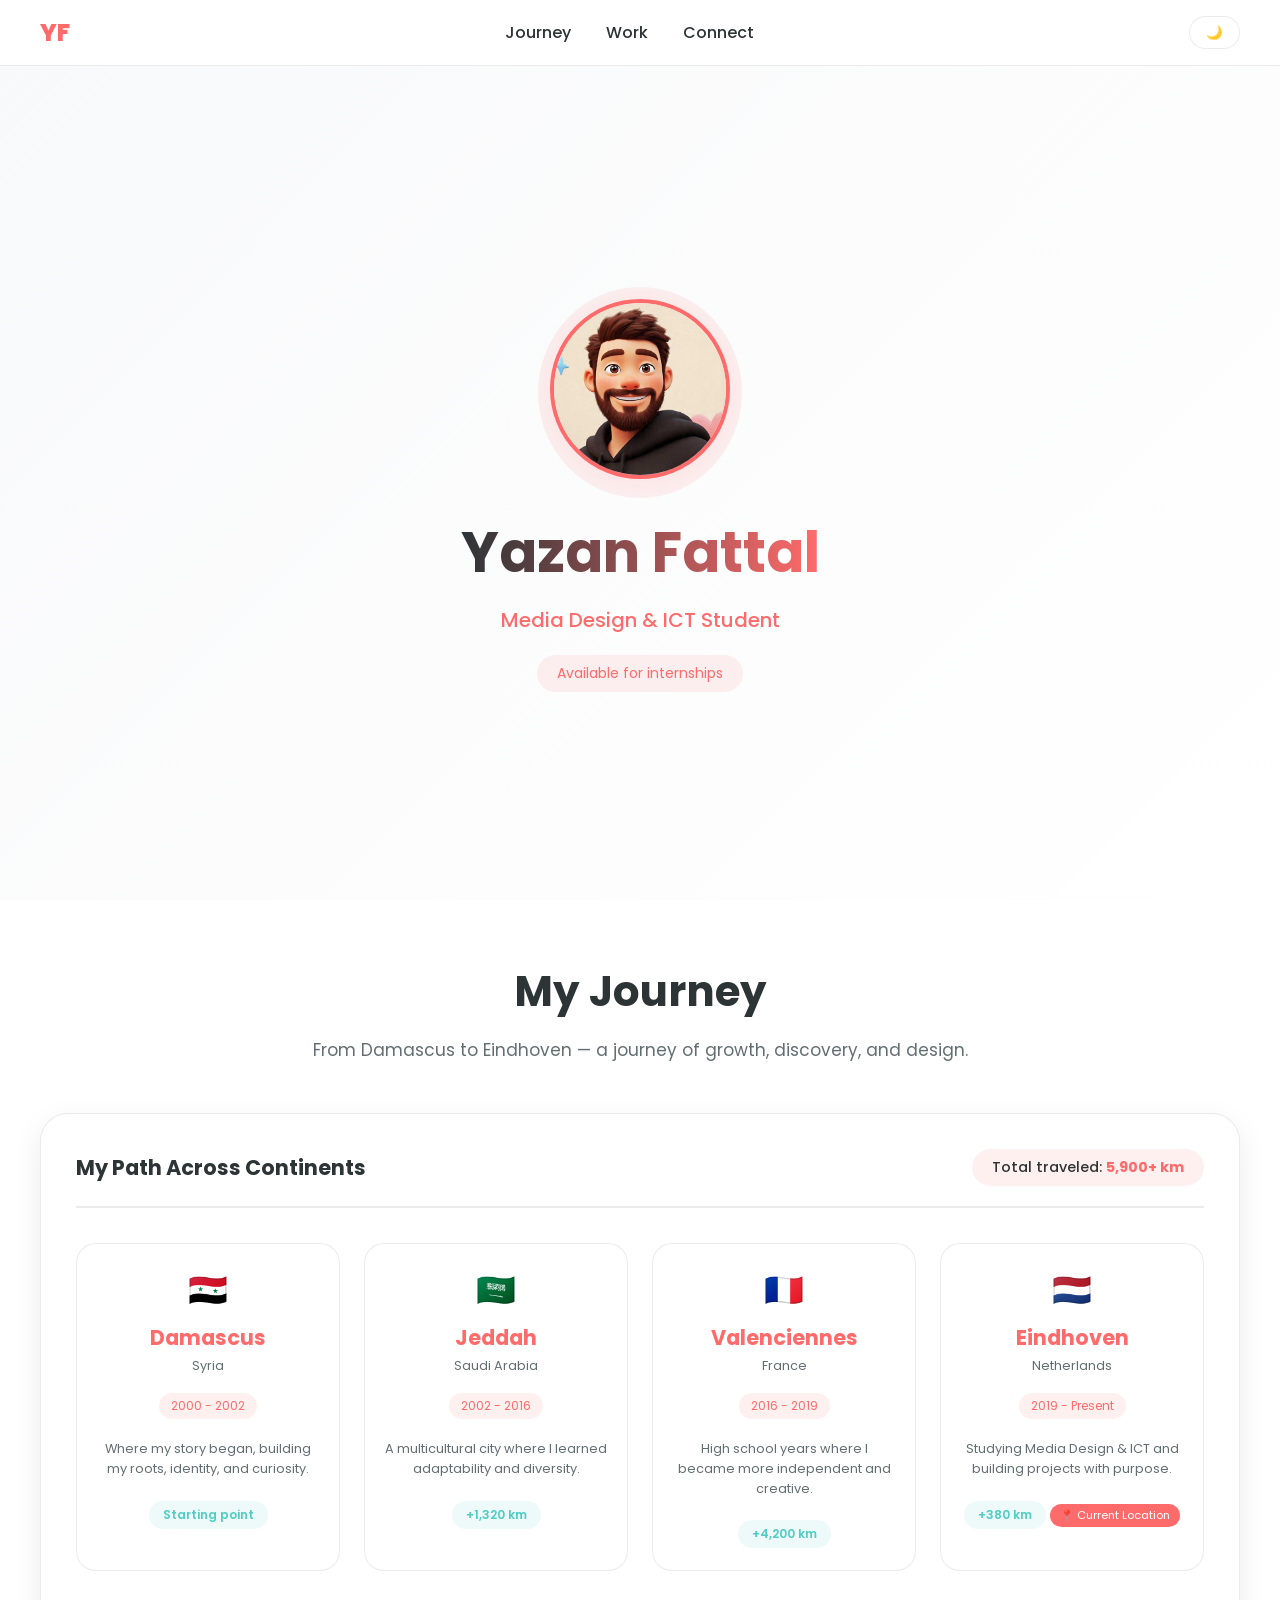
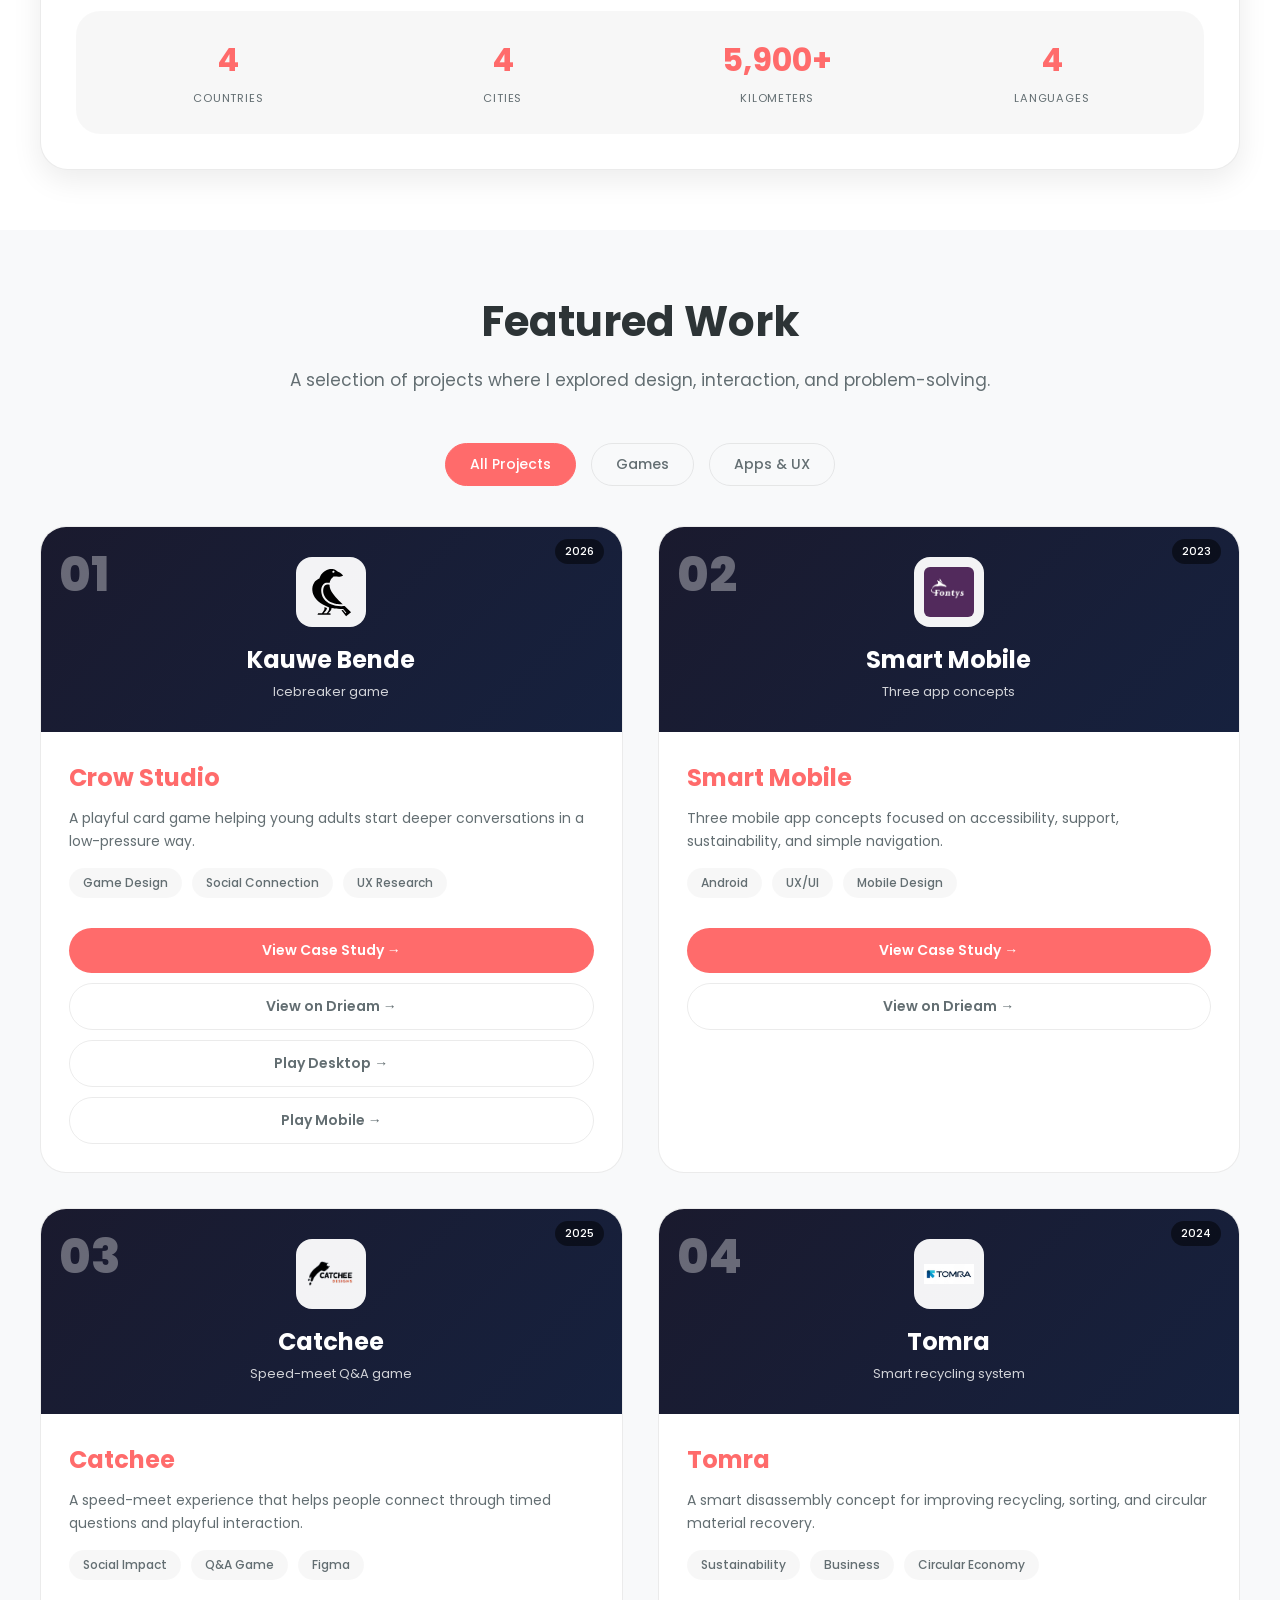
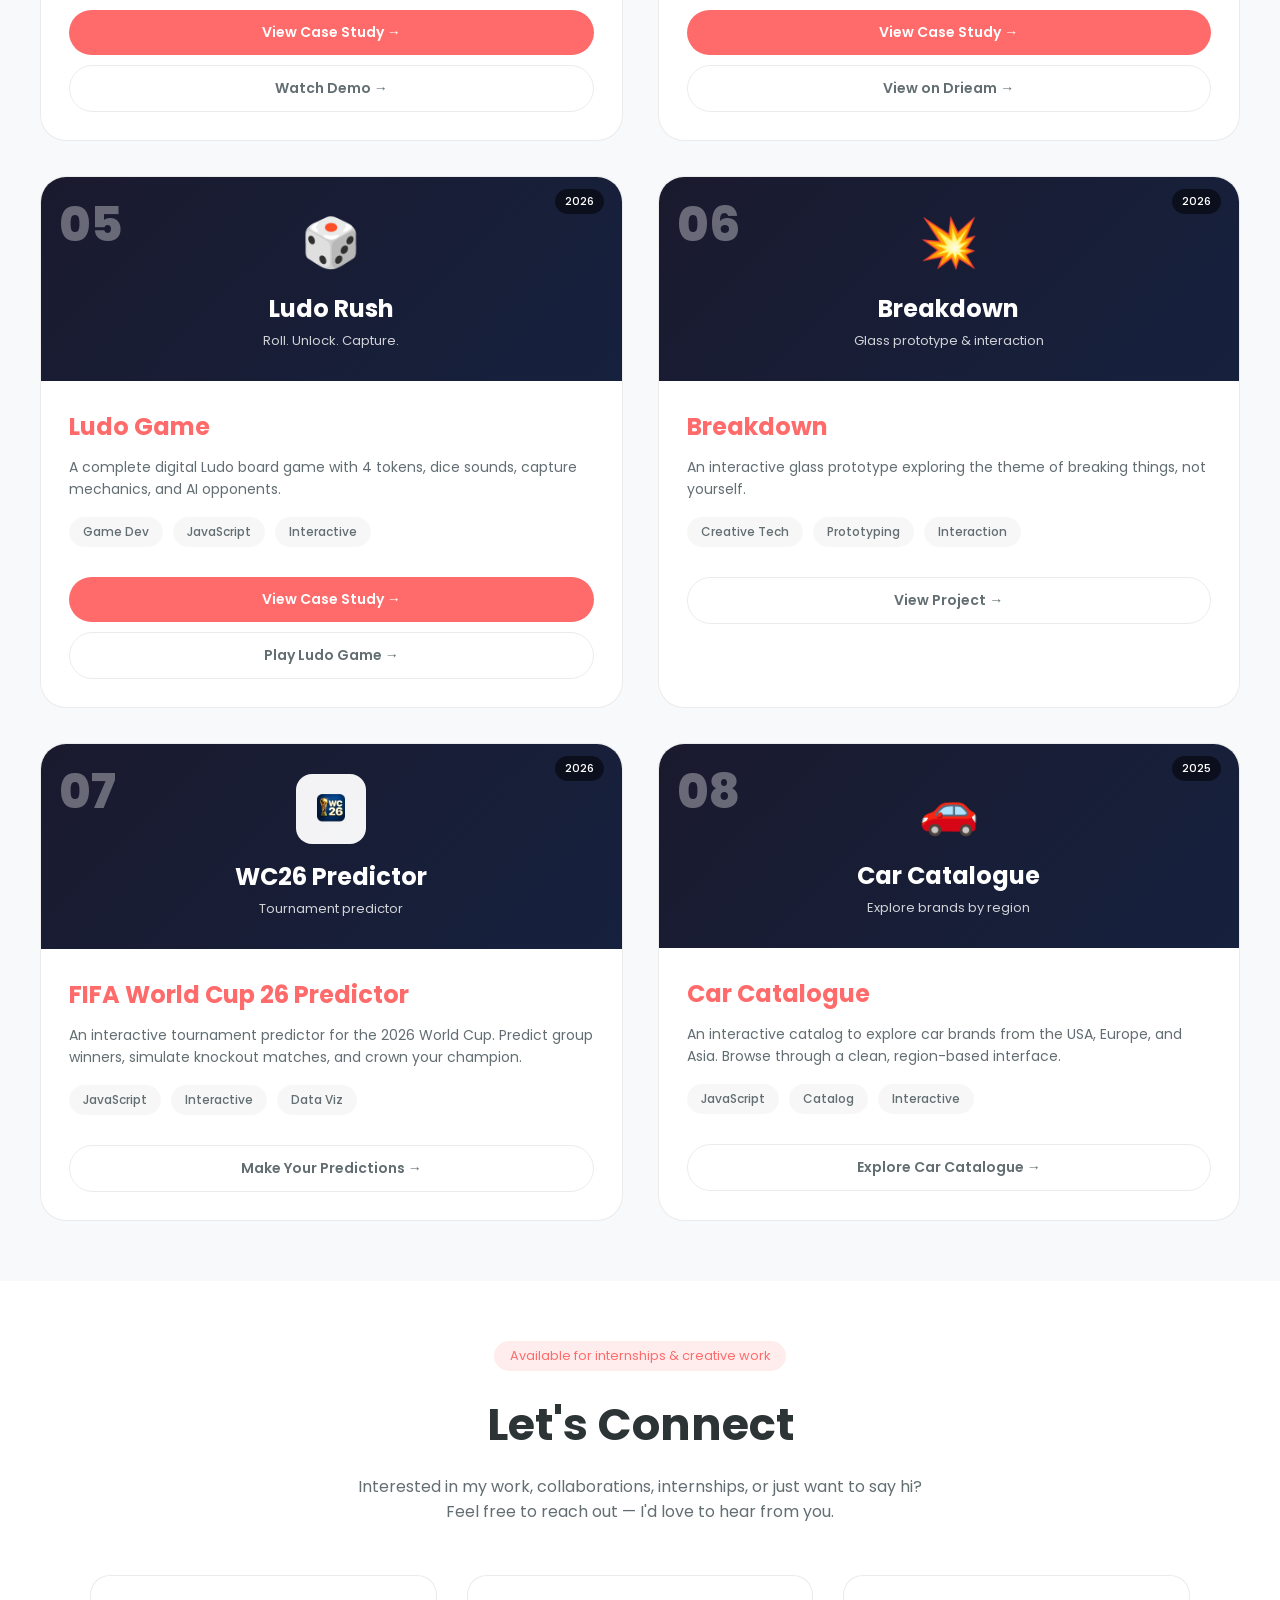
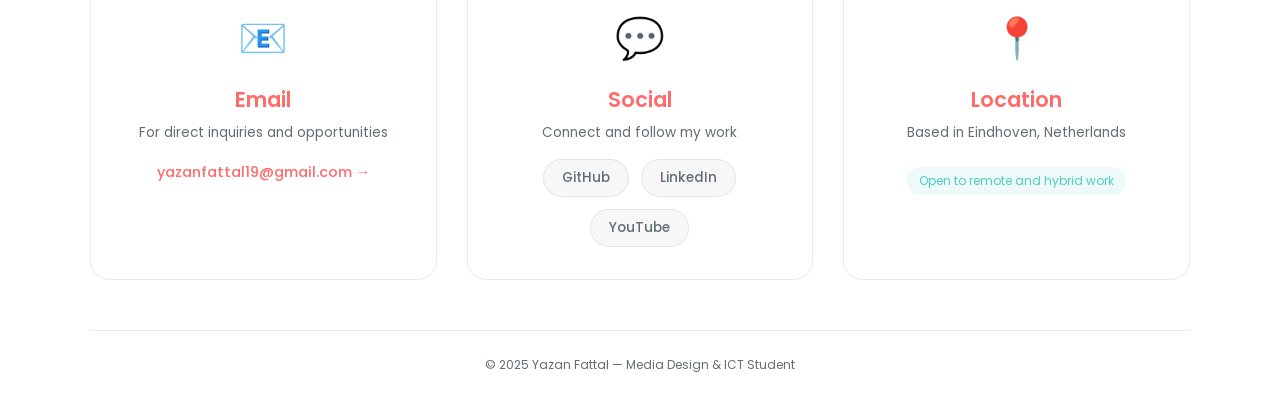
==== index.html @ 030cbf87 "update index" ====
<!DOCTYPE html>
<html lang="en">
<head>
    <link href="https://fonts.googleapis.com/css2?family=Poppins:wght@300;400;500;600;700;800&display=swap" rel="stylesheet">
    <meta charset="UTF-8">
    <meta name="viewport" content="width=device-width, initial-scale=1.0">
    <title>Yazan Fattal | Media Design Portfolio</title>
    <link rel="stylesheet" href="style.css">
    <link rel="icon" type="image/png" href="favicon.png">
</head>
<body>

<nav>
    <div class="nav-container">
        <div class="logo">YF</div>
        <ul>
            <li><a href="#about">Journey</a></li>
            <li><a href="#projects">Work</a></li>
            <li><a href="#contact">Connect</a></li>
        </ul>
        <button id="theme-switch" class="theme-btn">
            <span class="light-icon">☀️</span>
            <span class="dark-icon">🌙</span>
        </button>
    </div>
</nav>

<header>
    <div class="header-content">
        <div class="profile-wrapper">
            <img src="./me.JPG" alt="Yazan Fattal" class="profile-pic">
            <div class="profile-glow"></div>
        </div>
        <h1>Yazan Fattal</h1>
        <p>Media Design & ICT Student</p>
        <div class="header-badge">Available for internships</div>
    </div>
</header>

<section id="about">
    <h2>My Journey</h2>
    <p class="section-subtitle">From Damascus to Eindhoven — a journey of growth, discovery, and design.</p>

    <div class="journey-map-container fade-in">
        <div class="map-header">
            <div class="map-title">My Path Across Continents</div>
            <div class="total-distance">Total traveled: <strong>5,900+ km</strong></div>
        </div>

        <div class="journey-pins">
            <!-- Damascus -->
            <div class="journey-pin">
                <div class="pin-card">
                    <div class="pin-flag">🇸🇾</div>
                    <h3>Damascus</h3>
                    <p class="pin-country">Syria</p>
                    <p class="pin-year">2000 - 2002</p>
                    <p class="pin-description">Where my story began, building my roots, identity, and curiosity.</p>
                    <div class="pin-distance">Starting point</div>
                </div>
            </div>

            <!-- Jeddah -->
            <div class="journey-pin">
                <div class="pin-card">
                    <div class="pin-flag">🇸🇦</div>
                    <h3>Jeddah</h3>
                    <p class="pin-country">Saudi Arabia</p>
                    <p class="pin-year">2002 - 2016</p>
                    <p class="pin-description">A multicultural city where I learned adaptability and diversity.</p>
                    <div class="pin-distance">+1,320 km</div>
                </div>
            </div>

            <!-- Valenciennes -->
            <div class="journey-pin">
                <div class="pin-card">
                    <div class="pin-flag">🇫🇷</div>
                    <h3>Valenciennes</h3>
                    <p class="pin-country">France</p>
                    <p class="pin-year">2016 - 2019</p>
                    <p class="pin-description">High school years where I became more independent and creative.</p>
                    <div class="pin-distance">+4,200 km</div>
                </div>
            </div>

            <!-- Eindhoven -->
            <div class="journey-pin">
                <div class="pin-card">
                    <div class="pin-flag">🇳🇱</div>
                    <h3>Eindhoven</h3>
                    <p class="pin-country">Netherlands</p>
                    <p class="pin-year">2019 - Present</p>
                    <p class="pin-description">Studying Media Design & ICT and building projects with purpose.</p>
                    <div class="pin-distance">+380 km</div>
                    <div class="current-badge">📍 Current Location</div>
                </div>
            </div>
        </div>

        <div class="journey-stats">
            <div class="stat-item"><strong>4</strong><span>Countries</span></div>
            <div class="stat-item"><strong>4</strong><span>Cities</span></div>
            <div class="stat-item"><strong>5,900+</strong><span>Kilometers</span></div>
            <div class="stat-item"><strong>4</strong><span>Languages</span></div>
        </div>
    </div>
</section>

<section id="projects">
    <h2>Featured Work</h2>
    <p class="section-subtitle">A selection of projects where I explored design, interaction, and problem-solving.</p>

    <div class="filter-tabs">
        <button class="filter-btn active" data-filter="all">All Projects</button>
        <button class="filter-btn" data-filter="game">Games</button>
        <button class="filter-btn" data-filter="app">Apps & UX</button>
    </div>

    <div class="projects-grid" id="projects-grid">

        <!-- PROJECT 1 - CROW STUDIO -->
        <div class="project-card fade-in" data-category="game">
            <div class="project-number">01</div>
            <div class="project-year">2026</div>
            <div class="project-visual project-bg">
                <img src="logo.svg" alt="Crow Studio Logo" class="project-logo" onerror="this.style.display='none'">
                <h3>Kauwe Bende</h3>
                <p>Icebreaker game</p>
            </div>
            <div class="project-info">
                <h3>Crow Studio</h3>
                <p>A playful card game helping young adults start deeper conversations in a low-pressure way.</p>
                <div class="project-tags">
                    <span>Game Design</span>
                    <span>Social Connection</span>
                    <span>UX Research</span>
                </div>
                <button onclick="openProjectModal('crow-studio')" class="read-more-btn">View Case Study →</button>
                <a href="https://portfolio.drieam.app/s/GuxUr36X/aPteEujTGkibwbFfhiR2MAy7" target="_blank" class="external-link-btn">View on Drieam →</a>
                <a href="https://yazanfattal.github.io/kauweBende/" target="_blank" class="external-link-btn">Play Desktop →</a>
                <a href="https://yazanfattal.github.io/kauweBendeMobileVersion/" target="_blank" class="external-link-btn">Play Mobile →</a>
            </div>
        </div>

        <!-- PROJECT 2 - SMART MOBILE -->
        <div class="project-card fade-in" data-category="app">
            <div class="project-number">02</div>
            <div class="project-year">2023</div>
            <div class="project-visual project-bg">
                <img src="fontys.jpg" alt="Smart Mobile Logo" class="project-logo" onerror="this.style.display='none'">
                <h3>Smart Mobile</h3>
                <p>Three app concepts</p>
            </div>
            <div class="project-info">
                <h3>Smart Mobile</h3>
                <p>Three mobile app concepts focused on accessibility, support, sustainability, and simple navigation.</p>
                <div class="project-tags">
                    <span>Android</span>
                    <span>UX/UI</span>
                    <span>Mobile Design</span>
                </div>
                <button onclick="openProjectModal('smart-mobile')" class="read-more-btn">View Case Study →</button>
                <a href="https://portfolio.drieam.app/s/GuxUr36X/JVrign45XBMhA39RpCg93KWe" target="_blank" class="external-link-btn">View on Drieam →</a>
            </div>
        </div>

        <!-- PROJECT 3 - CATCHEE -->
        <div class="project-card fade-in" data-category="app">
            <div class="project-number">03</div>
            <div class="project-year">2025</div>
            <div class="project-visual project-bg">
                <img src="catchee.png" alt="Catchee Logo" class="project-logo" onerror="this.style.display='none'">
                <h3>Catchee</h3>
                <p>Speed-meet Q&A game</p>
            </div>
            <div class="project-info">
                <h3>Catchee</h3>
                <p>A speed-meet experience that helps people connect through timed questions and playful interaction.</p>
                <div class="project-tags">
                    <span>Social Impact</span>
                    <span>Q&A Game</span>
                    <span>Figma</span>
                </div>
                <button onclick="openProjectModal('catchee')" class="read-more-btn">View Case Study →</button>
                <a href="https://www.youtube.com/watch?v=tyR4OhImVRY" target="_blank" class="external-link-btn">Watch Demo →</a>
            </div>
        </div>

        <!-- PROJECT 4 - TOMRA -->
        <div class="project-card fade-in" data-category="app">
            <div class="project-number">04</div>
            <div class="project-year">2024</div>
            <div class="project-visual project-bg">
                <img src="tomra.jpeg" alt="Tomra Logo" class="project-logo" onerror="this.style.display='none'">
                <h3>Tomra</h3>
                <p>Smart recycling system</p>
            </div>
            <div class="project-info">
                <h3>Tomra</h3>
                <p>A smart disassembly concept for improving recycling, sorting, and circular material recovery.</p>
                <div class="project-tags">
                    <span>Sustainability</span>
                    <span>Business</span>
                    <span>Circular Economy</span>
                </div>
                <button onclick="openProjectModal('tomra')" class="read-more-btn">View Case Study →</button>
                <a href="https://portfolio.drieam.app/s/GuxUr36X/8whNgDeemrG7FMAydgWiW9MG" target="_blank" class="external-link-btn">View on Drieam →</a>
            </div>
        </div>

        <!-- PROJECT 5 - LUDO GAME -->
        <div class="project-card fade-in" data-category="game">
            <div class="project-number">05</div>
            <div class="project-year">2026</div>
            <div class="project-visual project-bg">
                <div class="project-emoji">🎲</div>
                <h3>Ludo Rush</h3>
                <p>Roll. Unlock. Capture.</p>
            </div>
            <div class="project-info">
                <h3>Ludo Game</h3>
                <p>A complete digital Ludo board game with 4 tokens, dice sounds, capture mechanics, and AI opponents.</p>
                <div class="project-tags">
                    <span>Game Dev</span>
                    <span>JavaScript</span>
                    <span>Interactive</span>
                </div>
                <button onclick="openProjectModal('ludo-game')" class="read-more-btn">View Case Study →</button>
                <a href="https://yazanfattal.github.io/ludo-game/?v=3" target="_blank" class="external-link-btn">Play Ludo Game →</a>
            </div>
        </div>

        <!-- PROJECT 6 - BREAKDOWN -->
        <div class="project-card fade-in" data-category="game">
            <div class="project-number">06</div>
            <div class="project-year">2026</div>
            <div class="project-visual project-bg">
                <div class="project-emoji">💥</div>
                <h3>Breakdown</h3>
                <p>Glass prototype & interaction</p>
            </div>
            <div class="project-info">
                <h3>Breakdown</h3>
                <p>An interactive glass prototype exploring the theme of breaking things, not yourself.</p>
                <div class="project-tags">
                    <span>Creative Tech</span>
                    <span>Prototyping</span>
                    <span>Interaction</span>
                </div>
                <a href="https://yazanfattal.github.io/breakdown/" target="_blank" class="external-link-btn">View Project →</a>
            </div>
        </div>

        <!-- PROJECT 7 - WC26 PREDICTOR -->
        <div class="project-card fade-in" data-category="game">
            <div class="project-number">07</div>
            <div class="project-year">2026</div>
            <div class="project-visual project-bg">
                <img src="wk.png" alt="World Cup Logo" class="project-logo" onerror="this.style.display='none'; this.nextElementSibling.style.display='block'">
                <div class="project-emoji" style="display: none;">🏆</div>
                <h3>WC26 Predictor</h3>
                <p>Tournament predictor</p>
            </div>
            <div class="project-info">
                <h3>FIFA World Cup 26 Predictor</h3>
                <p>An interactive tournament predictor for the 2026 World Cup. Predict group winners, simulate knockout matches, and crown your champion.</p>
                <div class="project-tags">
                    <span>JavaScript</span>
                    <span>Interactive</span>
                    <span>Data Viz</span>
                </div>
                <a href="https://yazanfattal.github.io/wc26-predictor/" target="_blank" class="external-link-btn">Make Your Predictions →</a>
            </div>
        </div>

        <!-- PROJECT 8 - CAR CATALOGUE (NEW) -->
        <div class="project-card fade-in" data-category="app">
            <div class="project-number">08</div>
            <div class="project-year">2025</div>
            <div class="project-visual project-bg">
                <div class="project-emoji">🚗</div>
                <h3>Car Catalogue</h3>
                <p>Explore brands by region</p>
            </div>
            <div class="project-info">
                <h3>Car Catalogue</h3>
                <p>An interactive catalog to explore car brands from the USA, Europe, and Asia. Browse through a clean, region-based interface.</p>
                <div class="project-tags">
                    <span>JavaScript</span>
                    <span>Catalog</span>
                    <span>Interactive</span>
                </div>
                <a href="https://yazanfattal.github.io/car-catalogue/" target="_blank" class="external-link-btn">Explore Car Catalogue →</a>
            </div>
        </div>

    </div>
</section>

<section id="contact" class="contact-section">
    <div class="contact-container">
        <div class="contact-header">
            <span class="contact-badge">Available for internships & creative work</span>
            <h2>Let's Connect</h2>
            <p>Interested in my work, collaborations, internships, or just want to say hi?<br>Feel free to reach out — I'd love to hear from you.</p>
        </div>

        <div class="contact-methods">
            <div class="contact-method">
                <div class="method-icon">📧</div>
                <h3>Email</h3>
                <p>For direct inquiries and opportunities</p>
                <a href="mailto:yazanfattal19@gmail.com" class="method-link">yazanfattal19@gmail.com →</a>
            </div>

            <div class="contact-method">
                <div class="method-icon">💬</div>
                <h3>Social</h3>
                <p>Connect and follow my work</p>
                <div class="social-icons">
                    <a href="https://github.com/YazanFattal" target="_blank" class="social-icon-link">GitHub</a>
                    <a href="https://linkedin.com/in/yazan-fattal-8b25b21b9" target="_blank" class="social-icon-link">LinkedIn</a>
                    <a href="https://youtube.com/@Yazan.Design" target="_blank" class="social-icon-link">YouTube</a>
                </div>
            </div>

            <div class="contact-method">
                <div class="method-icon">📍</div>
                <h3>Location</h3>
                <p>Based in Eindhoven, Netherlands</p>
                <span class="location-note">Open to remote and hybrid work</span>
            </div>
        </div>

        <div class="contact-footer">
            <p>© 2025 Yazan Fattal — Media Design & ICT Student</p>
        </div>
    </div>
</section>

<!-- Modal -->
<div id="projectModal" class="modal">
    <div class="modal-content">
        <span class="close-modal">&times;</span>
        <div id="modal-body"></div>
    </div>
</div>

<script src="script.js"></script>
</body>
</html>
---- style.css ----
* {
    margin: 0;
    padding: 0;
    box-sizing: border-box;
}

:root {
    --bg-primary: #f8f9fa;
    --bg-secondary: #ffffff;
    --text-primary: #2d3436;
    --text-secondary: #636e72;
    --card-bg: #ffffff;
    --nav-bg: rgba(255, 255, 255, 0.95);
    --border-color: rgba(0, 0, 0, 0.08);
    --soft-bg: rgba(0, 0, 0, 0.03);
    --shadow: 0 10px 30px rgba(0, 0, 0, 0.08);
    --accent: #ff6b6b;
    --yellow: #f7d44a;
}

body.dark {
    --bg-primary: #0a0a0a;
    --bg-secondary: #111111;
    --text-primary: #ffffff;
    --text-secondary: #b2bec3;
    --card-bg: #1a1a1a;
    --nav-bg: rgba(10, 10, 10, 0.95);
    --border-color: rgba(255, 255, 255, 0.08);
    --soft-bg: rgba(255, 255, 255, 0.04);
    --shadow: 0 10px 30px rgba(0, 0, 0, 0.3);
}

body {
    font-family: 'Poppins', sans-serif;
    background: var(--bg-primary);
    color: var(--text-primary);
    overflow-x: hidden;
}

/* ===== NAVIGATION ===== */
nav {
    position: fixed;
    top: 0;
    left: 0;
    right: 0;
    background: var(--nav-bg);
    border-bottom: 1px solid var(--border-color);
    padding: 15px 0;
    z-index: 1000;
    backdrop-filter: blur(12px);
}

.nav-container {
    max-width: 1400px;
    margin: auto;
    padding: 0 40px;
    display: flex;
    justify-content: space-between;
    align-items: center;
}

.logo {
    font-size: 24px;
    font-weight: 800;
    color: var(--accent);
}

nav ul {
    display: flex;
    list-style: none;
    gap: 35px;
}

nav a {
    text-decoration: none;
    color: var(--text-primary);
    font-weight: 500;
    transition: color 0.2s;
}

nav a:hover {
    color: var(--accent);
}

.theme-btn {
    border: 1px solid var(--border-color);
    background: var(--card-bg);
    border-radius: 50px;
    padding: 8px 16px;
    cursor: pointer;
    transition: transform 0.2s;
}

.theme-btn:hover {
    transform: scale(1.05);
}

body.dark .dark-icon,
body:not(.dark) .light-icon {
    display: none;
}

/* ===== HERO SECTION ===== */
header {
    min-height: 100vh;
    padding-top: 90px;
    display: flex;
    align-items: center;
    justify-content: center;
    text-align: center;
    background: linear-gradient(135deg, var(--bg-primary), var(--bg-secondary));
}

.profile-wrapper {
    position: relative;
    display: inline-block;
}

.profile-pic {
    width: 180px;
    height: 180px;
    object-fit: cover;
    border-radius: 50%;
    border: 4px solid var(--accent);
    position: relative;
    z-index: 2;
}

.profile-glow {
    position: absolute;
    inset: -12px;
    background: radial-gradient(circle, rgba(255,107,107,0.35), transparent);
    border-radius: 50%;
}

header h1 {
    font-size: 56px;
    margin-top: 24px;
    background: linear-gradient(90deg, var(--text-primary), var(--accent));
    -webkit-background-clip: text;
    background-clip: text;
    color: transparent;
}

header p {
    color: var(--accent);
    font-size: 20px;
    font-weight: 500;
    margin: 10px 0 20px;
}

.header-badge {
    display: inline-block;
    background: rgba(255,107,107,0.1);
    color: var(--accent);
    padding: 8px 20px;
    border-radius: 50px;
    font-size: 14px;
}

/* ===== GENERAL SECTIONS ===== */
section {
    padding: 60px 40px;
}

section h2 {
    text-align: center;
    font-size: 42px;
    margin-bottom: 14px;
}

.section-subtitle {
    text-align: center;
    color: var(--text-secondary);
    max-width: 700px;
    margin: 0 auto 50px;
    font-size: 17px;
}

#about,
#contact {
    background: var(--bg-secondary);
}

/* ===== JOURNEY SECTION ===== */
.journey-map-container {
    max-width: 1200px;
    margin: 0 auto;
    background: var(--card-bg);
    border: 1px solid var(--border-color);
    border-radius: 28px;
    padding: 35px;
    box-shadow: var(--shadow);
}

.map-header {
    display: flex;
    justify-content: space-between;
    align-items: center;
    flex-wrap: wrap;
    gap: 20px;
    margin-bottom: 35px;
    padding-bottom: 20px;
    border-bottom: 2px solid var(--border-color);
}

.map-title {
    font-size: 1.3rem;
    font-weight: 700;
    color: var(--text-primary);
}

.total-distance {
    background: rgba(255,107,107,0.1);
    padding: 8px 20px;
    border-radius: 40px;
    font-size: 0.9rem;
    font-weight: 500;
}

.total-distance strong {
    color: var(--accent);
}

.journey-pins {
    display: grid;
    grid-template-columns: repeat(4, 1fr);
    gap: 24px;
    margin-bottom: 40px;
}

.journey-pin {
    text-align: center;
}

.pin-card {
    background: var(--bg-secondary);
    border: 1px solid var(--border-color);
    border-radius: 20px;
    padding: 22px 18px;
    transition: all 0.25s ease;
    height: 100%;
}

.pin-card:hover {
    transform: translateY(-5px);
    border-color: var(--accent);
}

.pin-flag {
    font-size: 2rem;
    margin-bottom: 8px;
}

.pin-card h3 {
    color: var(--accent);
    font-size: 1.3rem;
    margin-bottom: 4px;
}

.pin-country {
    color: var(--text-secondary);
    font-size: 0.8rem;
    margin-bottom: 8px;
}

.pin-year {
    display: inline-block;
    background: rgba(255,107,107,0.1);
    color: var(--accent);
    padding: 4px 12px;
    border-radius: 50px;
    font-size: 0.75rem;
    margin: 10px 0;
}

.pin-description {
    color: var(--text-secondary);
    font-size: 0.8rem;
    line-height: 1.55;
    margin: 10px 0;
}

.pin-distance {
    display: inline-block;
    margin-top: 12px;
    color: #4ecdc4;
    font-size: 0.75rem;
    font-weight: 600;
    background: rgba(78,205,196,0.1);
    padding: 5px 14px;
    border-radius: 50px;
}

.current-badge {
    display: inline-block;
    background: var(--accent);
    color: white;
    font-size: 0.7rem;
    padding: 3px 10px;
    border-radius: 50px;
    margin-top: 12px;
}

.journey-stats {
    margin-top: 30px;
    padding: 25px;
    background: var(--soft-bg);
    border-radius: 24px;
    display: grid;
    grid-template-columns: repeat(4, 1fr);
    gap: 20px;
    text-align: center;
}

.stat-item strong {
    display: block;
    color: var(--accent);
    font-size: 2rem;
    font-weight: 700;
}

.stat-item span {
    color: var(--text-secondary);
    font-size: 0.7rem;
    text-transform: uppercase;
    letter-spacing: 0.8px;
}

/* ===== PROJECTS SECTION ===== */
#projects {
    background: var(--bg-primary);
}

.filter-tabs {
    display: flex;
    justify-content: center;
    gap: 15px;
    margin-bottom: 40px;
    flex-wrap: wrap;
}

.filter-btn {
    background: transparent;
    border: 1px solid var(--border-color);
    padding: 10px 24px;
    border-radius: 50px;
    font-family: 'Poppins', sans-serif;
    font-size: 14px;
    font-weight: 500;
    cursor: pointer;
    color: var(--text-secondary);
    transition: all 0.2s;
}

.filter-btn:hover {
    border-color: var(--accent);
    color: var(--accent);
    transform: translateY(-2px);
}

.filter-btn.active {
    background: var(--accent);
    border-color: var(--accent);
    color: white;
}

.projects-grid {
    max-width: 1200px;
    margin: auto;
    display: grid;
    grid-template-columns: repeat(2, 1fr);
    gap: 35px;
    align-items: stretch;
}

.project-card {
    position: relative;
    background: var(--card-bg);
    border: 1px solid var(--border-color);
    border-radius: 26px;
    overflow: hidden;
    transition: transform 0.2s, border-color 0.2s;
    display: flex;
    flex-direction: column;
    height: 100%;
}

.project-card:hover {
    transform: translateY(-5px);
    border-color: var(--accent);
}

.project-number {
    position: absolute;
    top: 12px;
    left: 18px;
    font-size: 48px;
    font-weight: 800;
    color: rgba(255,255,255,0.35);
    z-index: 2;
}

.project-year {
    position: absolute;
    top: 12px;
    right: 18px;
    font-size: 0.7rem;
    color: white;
    background: rgba(0,0,0,0.5);
    padding: 4px 10px;
    border-radius: 20px;
    font-weight: 500;
    z-index: 2;
}

.project-visual {
    background: linear-gradient(135deg, #1a1a2e 0%, #16213e 100%);
    min-height: 200px;
    padding: 30px 20px;
    color: white;
    text-align: center;
    display: flex;
    flex-direction: column;
    justify-content: center;
    align-items: center;
}

.project-logo {
    width: 70px;
    height: 70px;
    object-fit: contain;
    margin-bottom: 15px;
    background: rgba(255,255,255,0.95);
    border-radius: 16px;
    padding: 10px;
}

.project-emoji {
    font-size: 48px;
    margin-bottom: 12px;
}

.project-visual h3 {
    font-size: 24px;
    margin-bottom: 5px;
}

.project-visual p {
    opacity: 0.8;
    font-size: 13px;
}

.project-info {
    padding: 28px;
    flex: 1;
    display: flex;
    flex-direction: column;
}

.project-info h3 {
    color: var(--accent);
    font-size: 24px;
    margin-bottom: 12px;
}

.project-info p {
    color: var(--text-secondary);
    font-size: 14px;
    line-height: 1.6;
    margin-bottom: 16px;
}

.project-tags {
    display: flex;
    gap: 10px;
    flex-wrap: wrap;
    margin-bottom: 20px;
}

.project-tags span {
    background: var(--soft-bg);
    color: var(--text-secondary);
    border-radius: 50px;
    padding: 6px 14px;
    font-size: 12px;
    font-weight: 500;
}

.read-more-btn,
.external-link-btn {
    width: 100%;
    border-radius: 50px;
    padding: 12px 16px;
    font-family: inherit;
    font-weight: 600;
    font-size: 14px;
    cursor: pointer;
    text-align: center;
    text-decoration: none;
    display: inline-flex;
    justify-content: center;
    align-items: center;
    gap: 8px;
    margin-top: 10px;
    transition: all 0.2s;
    border: none;
}

.read-more-btn {
    background: var(--accent);
    color: white;
}

.read-more-btn:hover {
    background: #ee5a5a;
    transform: translateY(-2px);
}

.external-link-btn {
    background: transparent;
    color: var(--text-secondary);
    border: 1px solid var(--border-color);
}

.external-link-btn:hover {
    color: var(--accent);
    border-color: var(--accent);
    transform: translateY(-2px);
}

.project-card.hide {
    display: none;
}

.project-card.show {
    display: flex;
    animation: fadeIn 0.4s ease;
}

@keyframes fadeIn {
    from {
        opacity: 0;
        transform: translateY(15px);
    }
    to {
        opacity: 1;
        transform: translateY(0);
    }
}

/* ===== CONTACT SECTION ===== */
.contact-section {
    padding: 60px 20px 20px 20px;
    background: var(--bg-secondary);
    text-align: center;
}

.contact-container {
    max-width: 1100px;
    margin: 0 auto;
}

.contact-header {
    margin-bottom: 50px;
}

.contact-badge {
    display: inline-block;
    background: rgba(255,107,107,0.12);
    color: var(--accent);
    padding: 6px 16px;
    border-radius: 50px;
    font-size: 0.8rem;
    margin-bottom: 20px;
}

.contact-header h2 {
    font-size: 2.8rem;
    margin-bottom: 16px;
    color: var(--text-primary);
}

.contact-header p {
    color: var(--text-secondary);
    font-size: 1rem;
    line-height: 1.6;
    max-width: 600px;
    margin: 0 auto;
}

.contact-methods {
    display: grid;
    grid-template-columns: repeat(3, 1fr);
    gap: 30px;
    margin-bottom: 50px;
}

.contact-method {
    background: var(--card-bg);
    border: 1px solid var(--border-color);
    border-radius: 20px;
    padding: 32px 24px;
    transition: all 0.25s;
}

.contact-method:hover {
    transform: translateY(-5px);
    border-color: var(--accent);
    box-shadow: var(--shadow);
}

.method-icon {
    font-size: 2.5rem;
    margin-bottom: 16px;
}

.contact-method h3 {
    font-size: 1.3rem;
    font-weight: 600;
    color: var(--accent);
    margin-bottom: 8px;
}

.contact-method p {
    color: var(--text-secondary);
    font-size: 0.85rem;
    margin-bottom: 16px;
}

.method-link {
    color: var(--accent);
    text-decoration: none;
    font-weight: 500;
    font-size: 0.9rem;
    word-break: break-word;
}

.method-link:hover {
    text-decoration: underline;
}

.social-icons {
    display: flex;
    justify-content: center;
    gap: 12px;
    flex-wrap: wrap;
    margin-top: 16px;
}

.social-icon-link {
    background: var(--soft-bg);
    padding: 8px 18px;
    border-radius: 40px;
    text-decoration: none;
    color: var(--text-secondary);
    font-size: 0.85rem;
    font-weight: 500;
    transition: all 0.2s;
    border: 1px solid var(--border-color);
}

.social-icon-link:hover {
    background: var(--accent);
    color: white;
    border-color: var(--accent);
    transform: translateY(-2px);
}

.location-note {
    display: inline-block;
    font-size: 0.75rem;
    color: #4ecdc4;
    background: rgba(78,205,196,0.1);
    padding: 5px 12px;
    border-radius: 50px;
    margin-top: 8px;
}

.contact-footer {
    text-align: center;
    padding-top: 25px;
    border-top: 1px solid var(--border-color);
}

.contact-footer p {
    color: var(--text-secondary);
    font-size: 0.75rem;
    margin: 0;
}

/* ===== MODAL ===== */
.modal {
    display: none;
    position: fixed;
    inset: 0;
    background: rgba(0,0,0,0.8);
    z-index: 2000;
}

.modal-content {
    background: var(--bg-secondary);
    width: 90%;
    max-width: 850px;
    max-height: 85vh;
    overflow-y: auto;
    margin: 5% auto;
    border-radius: 26px;
    padding: 40px;
    position: relative;
}

.close-modal {
    position: absolute;
    right: 24px;
    top: 18px;
    font-size: 34px;
    cursor: pointer;
}

.close-modal:hover {
    color: var(--accent);
}

.modal-project-title {
    color: var(--accent);
    font-size: 34px;
    margin-bottom: 20px;
}

.modal-section {
    margin-bottom: 25px;
}

.modal-section h4 {
    font-size: 18px;
    margin-bottom: 8px;
    color: var(--text-primary);
}

.modal-section p,
.modal-section li {
    color: var(--text-secondary);
    line-height: 1.6;
    font-size: 14px;
}

.modal-section ul {
    list-style: none;
    padding-left: 0;
}

.modal-section li {
    margin-bottom: 6px;
}

.modal-section li::before {
    content: "✨ ";
}

/* ===== ANIMATION ===== */
.fade-in {
    opacity: 0;
    transform: translateY(18px);
    transition: opacity 0.45s ease, transform 0.45s ease;
}

.fade-in.show {
    opacity: 1;
    transform: translateY(0);
}

/* ===== RESPONSIVE DESIGN ===== */
@media (max-width: 1050px) {
    .journey-pins {
        gap: 18px;
    }
    
    .pin-card {
        padding: 18px 14px;
    }
    
    .pin-card h3 {
        font-size: 1.2rem;
    }
}

@media (max-width: 950px) {
    .journey-pins,
    .projects-grid,
    .contact-methods {
        grid-template-columns: 1fr;
    }
    
    .journey-stats {
        grid-template-columns: repeat(2, 1fr);
    }
    
    .map-header {
        flex-direction: column;
        text-align: center;
    }
}

@media (max-width: 768px) {
    /* Navigation */
    .nav-container {
        flex-direction: column;
        gap: 12px;
        padding: 0 20px;
    }
    
    nav ul {
        gap: 20px;
        flex-wrap: wrap;
        justify-content: center;
    }
    
    nav a {
        font-size: 14px;
    }
    
    .theme-btn {
        padding: 6px 14px;
        font-size: 14px;
    }
    
    /* Hero */
    header {
        padding-top: 130px;
        padding-bottom: 40px;
    }
    
    .profile-pic {
        width: 120px;
        height: 120px;
    }
    
    header h1 {
        font-size: 32px;
        margin-top: 16px;
    }
    
    header p {
        font-size: 16px;
    }
    
    .header-badge {
        font-size: 12px;
        padding: 6px 16px;
    }
    
    /* General */
    section {
        padding: 45px 20px;
    }
    
    section h2 {
        font-size: 32px;
    }
    
    /* Journey */
    .journey-map-container {
        padding: 20px;
    }
    
    .map-title {
        font-size: 1.1rem;
    }
    
    .total-distance {
        font-size: 0.75rem;
        padding: 5px 12px;
    }
    
    .pin-card {
        padding: 16px;
    }
    
    .pin-flag {
        font-size: 1.5rem;
    }
    
    .pin-card h3 {
        font-size: 1.1rem;
    }
    
    .pin-country {
        font-size: 0.7rem;
    }
    
    .pin-year {
        font-size: 0.65rem;
        padding: 3px 10px;
    }
    
    .pin-description {
        font-size: 0.7rem;
    }
    
    .pin-distance {
        font-size: 0.65rem;
        padding: 3px 10px;
    }
    
    .current-badge {
        font-size: 0.6rem;
        padding: 2px 8px;
    }
    
    /* Projects */
    .projects-grid {
        gap: 20px;
    }
    
    .project-number {
        font-size: 36px;
        top: 8px;
        left: 12px;
    }
    
    .project-year {
        font-size: 0.6rem;
        padding: 3px 8px;
    }
    
    .project-visual {
        min-height: 160px;
        padding: 20px;
    }
    
    .project-logo {
        width: 50px;
        height: 50px;
        padding: 8px;
    }
    
    .project-emoji {
        font-size: 36px;
    }
    
    .project-visual h3 {
        font-size: 18px;
    }
    
    .project-visual p {
        font-size: 11px;
    }
    
    .project-info {
        padding: 20px;
    }
    
    .project-info h3 {
        font-size: 20px;
    }
    
    .project-info p {
        font-size: 13px;
    }
    
    .project-tags span {
        font-size: 10px;
        padding: 4px 10px;
    }
    
    .read-more-btn,
    .external-link-btn {
        padding: 10px 12px;
        font-size: 12px;
    }
    
    /* Filter tabs */
    .filter-tabs {
        gap: 10px;
        margin-bottom: 25px;
    }
    
    .filter-btn {
        padding: 6px 14px;
        font-size: 12px;
    }
    
    /* Contact */
    .contact-section {
        padding: 40px 16px 20px 16px;
    }
    
    .contact-header {
        margin-bottom: 30px;
    }
    
    .contact-header h2 {
        font-size: 2rem;
    }
    
    .contact-header p {
        font-size: 0.9rem;
    }
    
    .contact-methods {
        gap: 16px;
        margin-bottom: 30px;
    }
    
    .contact-method {
        padding: 20px 16px;
    }
    
    .method-icon {
        font-size: 2rem;
    }
    
    .contact-method h3 {
        font-size: 1.1rem;
    }
    
    .contact-method p {
        font-size: 0.8rem;
    }
    
    .social-icons {
        gap: 8px;
    }
    
    .social-icon-link {
        padding: 6px 14px;
        font-size: 0.75rem;
    }
    
    .contact-footer {
        padding-top: 16px;
    }
    
    .contact-footer p {
        font-size: 0.65rem;
    }
    
    /* Modal */
    .modal-content {
        padding: 30px 24px;
        margin: 10% auto;
    }
    
    .modal-project-title {
        font-size: 28px;
    }
}

@media (max-width: 600px) {
    .journey-stats {
        grid-template-columns: 1fr;
    }
    
    .filter-tabs {
        gap: 8px;
    }
    
    .filter-btn {
        padding: 5px 12px;
        font-size: 11px;
    }
    
    .stat-item strong {
        font-size: 1.6rem;
    }
}

@media (max-width: 480px) {
    /* Navigation */
    nav ul {
        gap: 15px;
    }
    
    nav a {
        font-size: 13px;
    }
    
    /* Hero */
    header h1 {
        font-size: 28px;
    }
    
    header p {
        font-size: 14px;
    }
    
    /* Contact */
    .contact-section {
        padding: 30px 12px 15px 12px;
    }
    
    .contact-header h2 {
        font-size: 1.6rem;
    }
    
    .contact-header p {
        font-size: 0.8rem;
    }
    
    .method-link {
        font-size: 0.75rem;
    }
    
    .social-icon-link {
        padding: 4px 10px;
        font-size: 0.7rem;
    }
    
    .location-note {
        font-size: 0.6rem;
    }
}
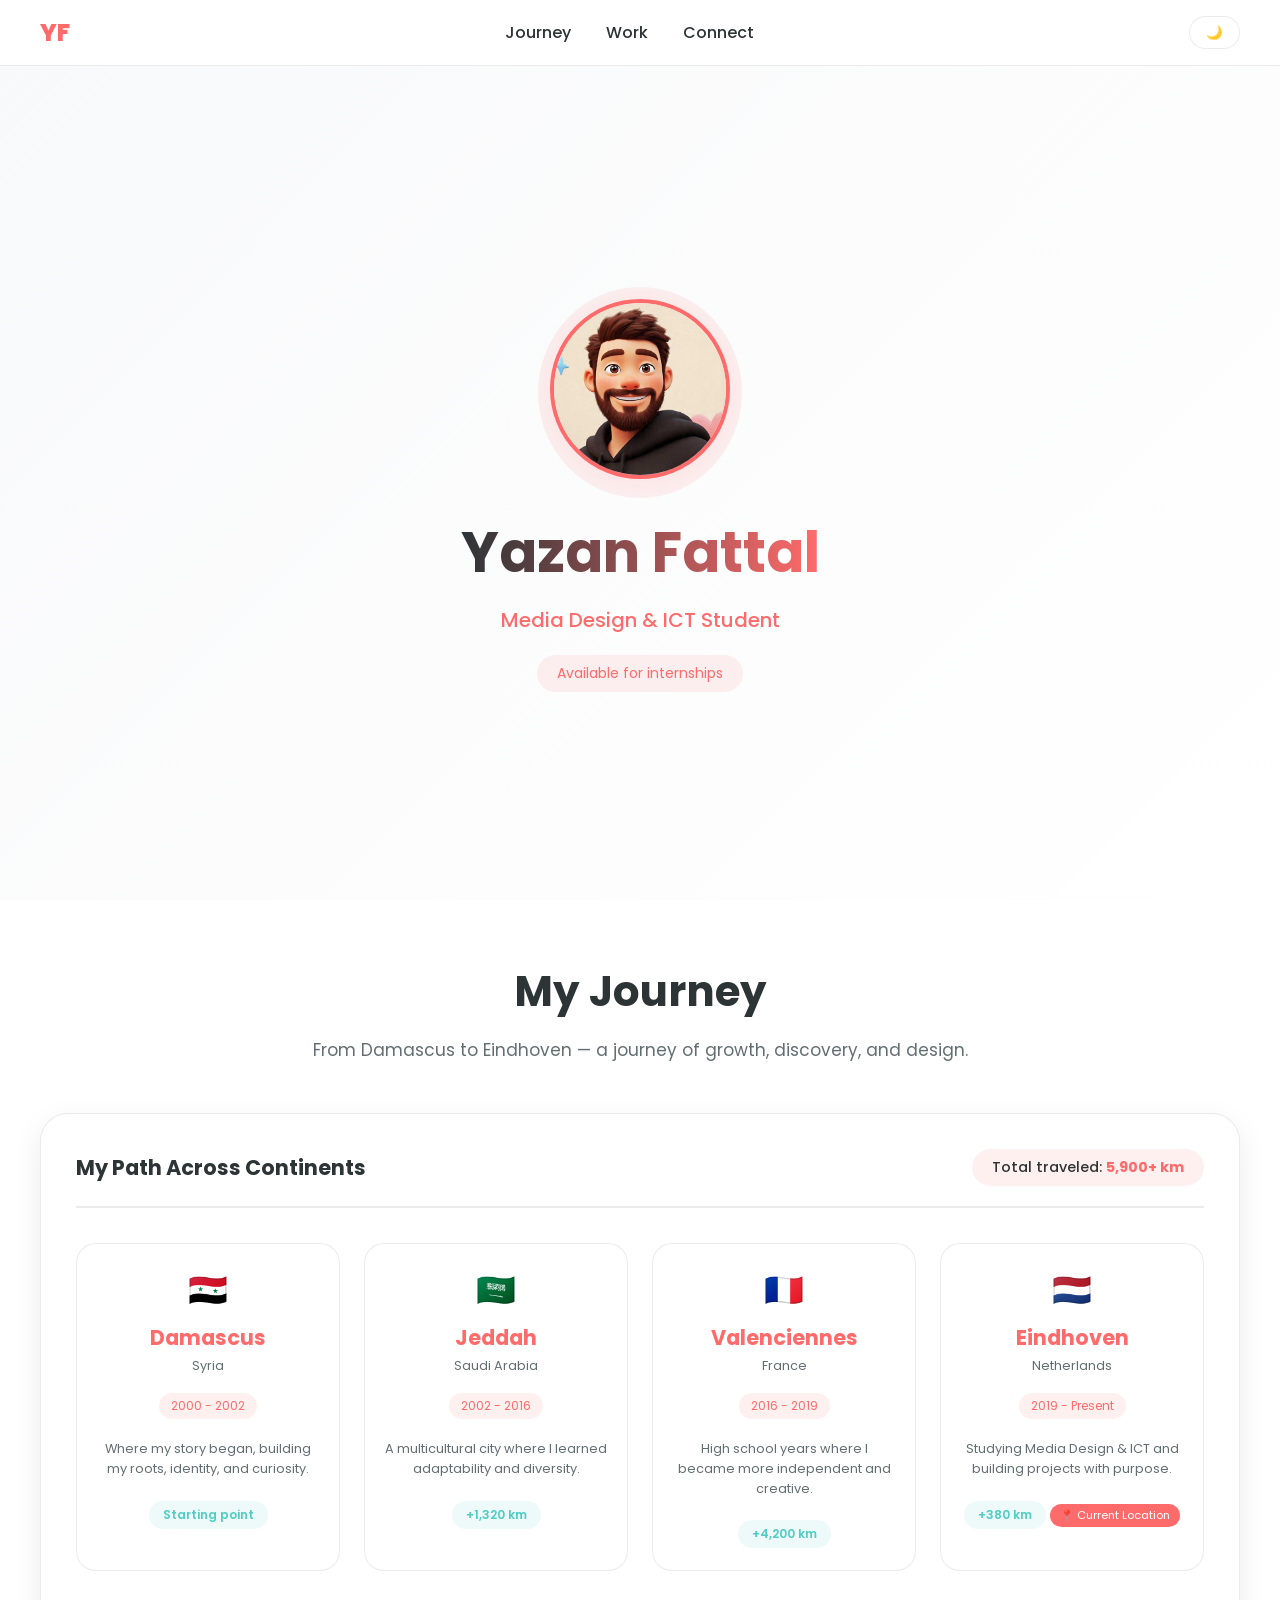
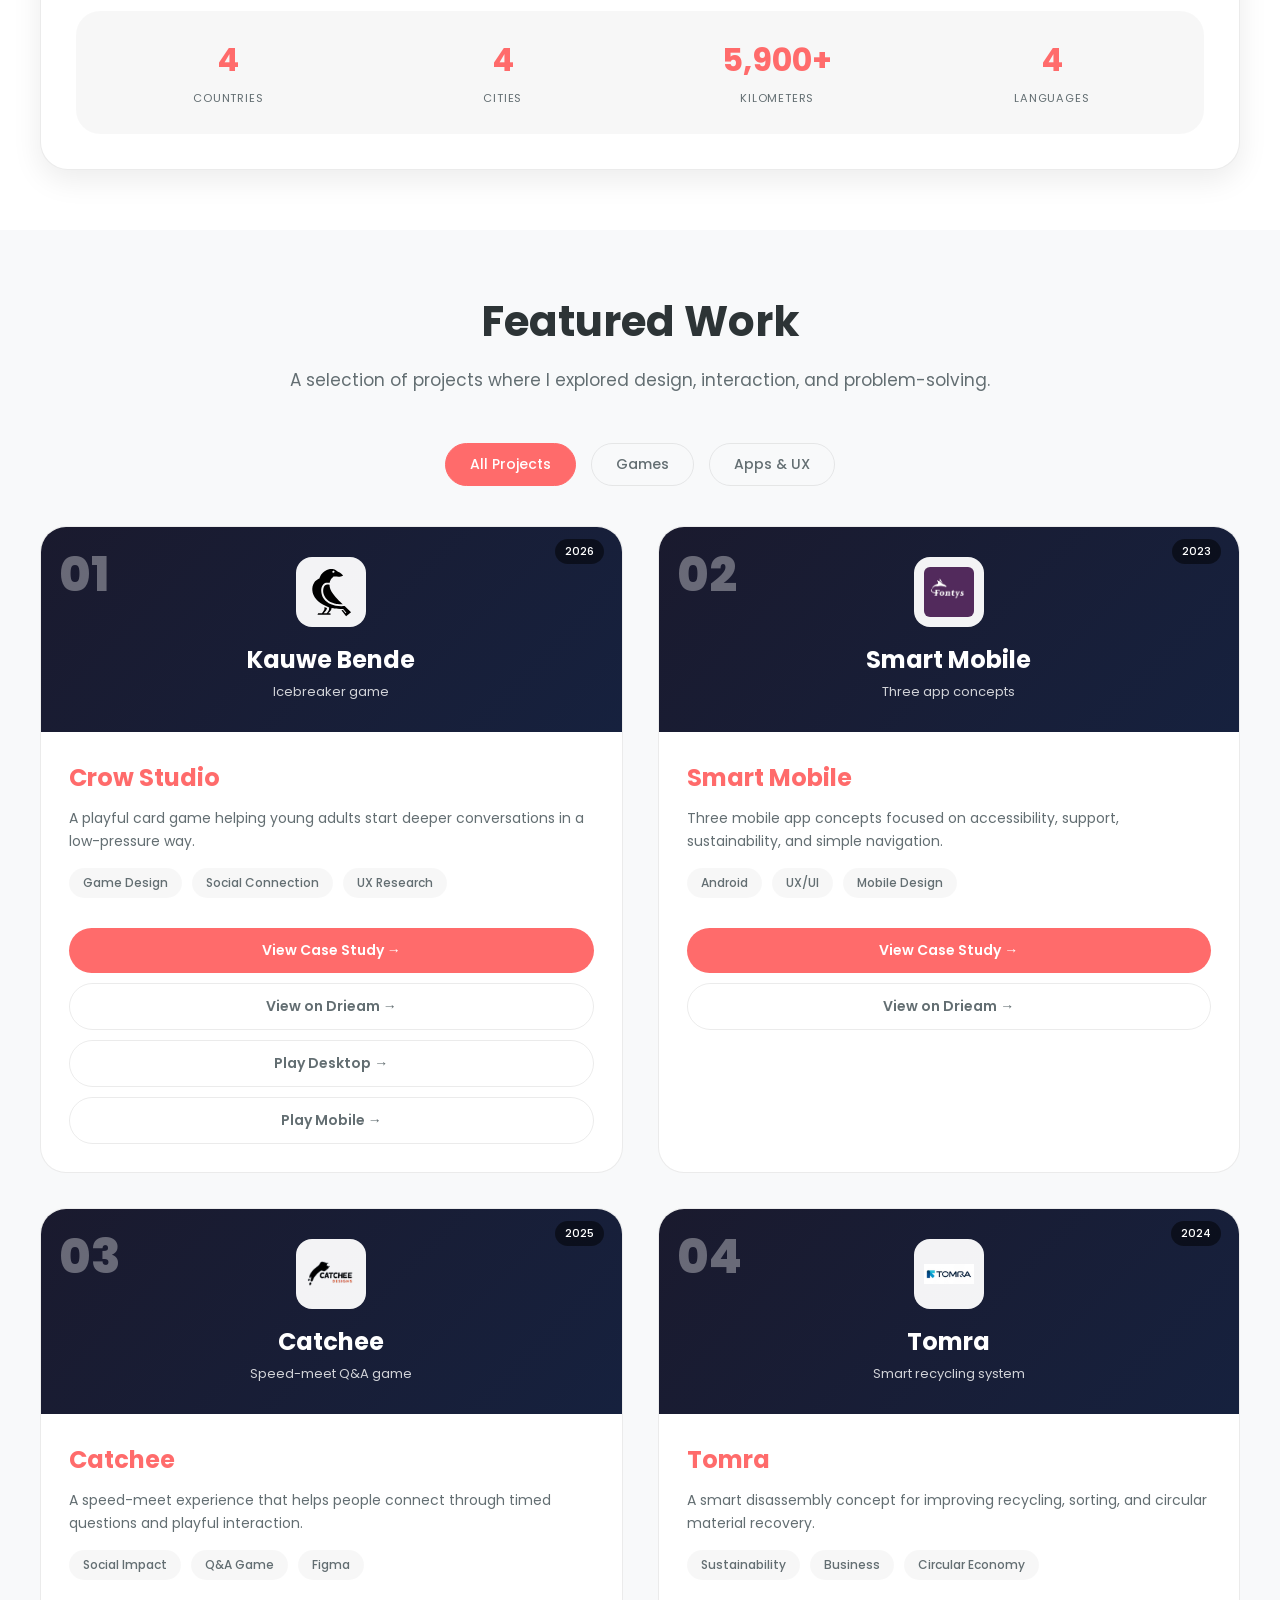
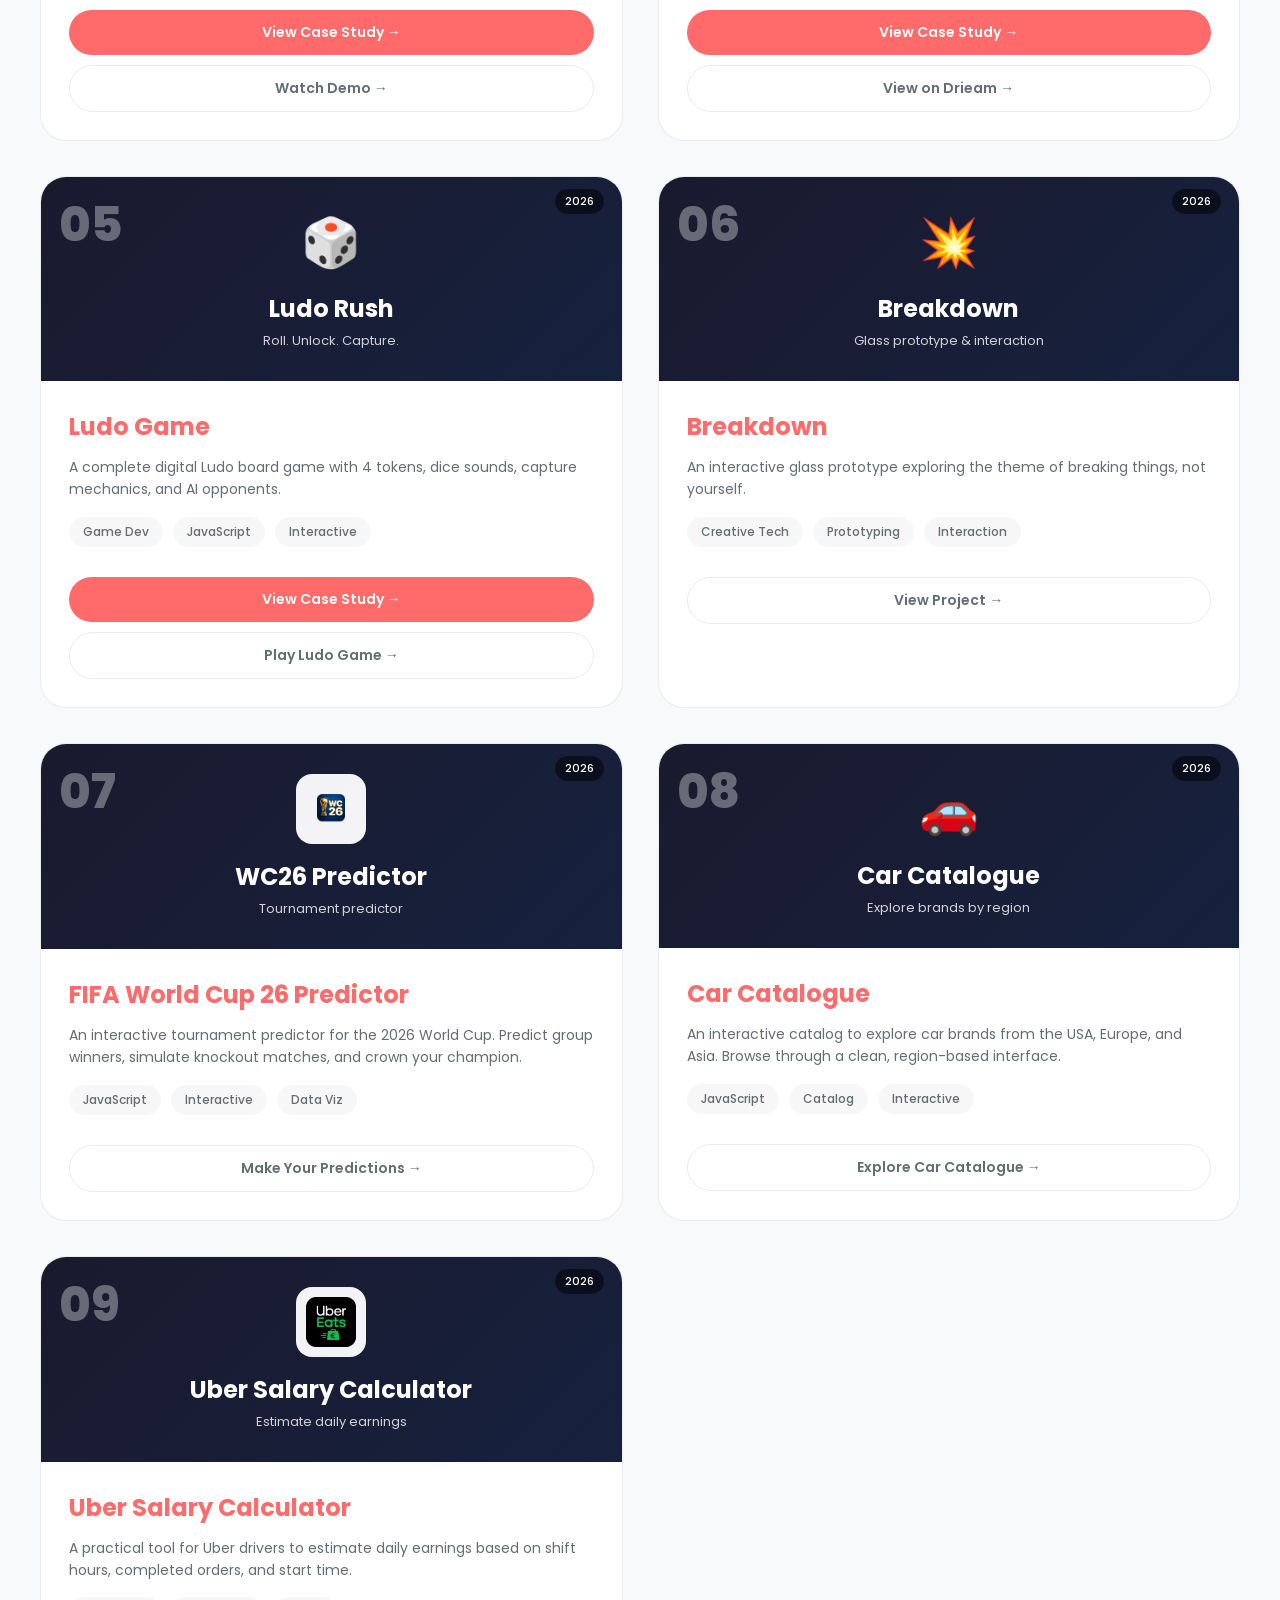
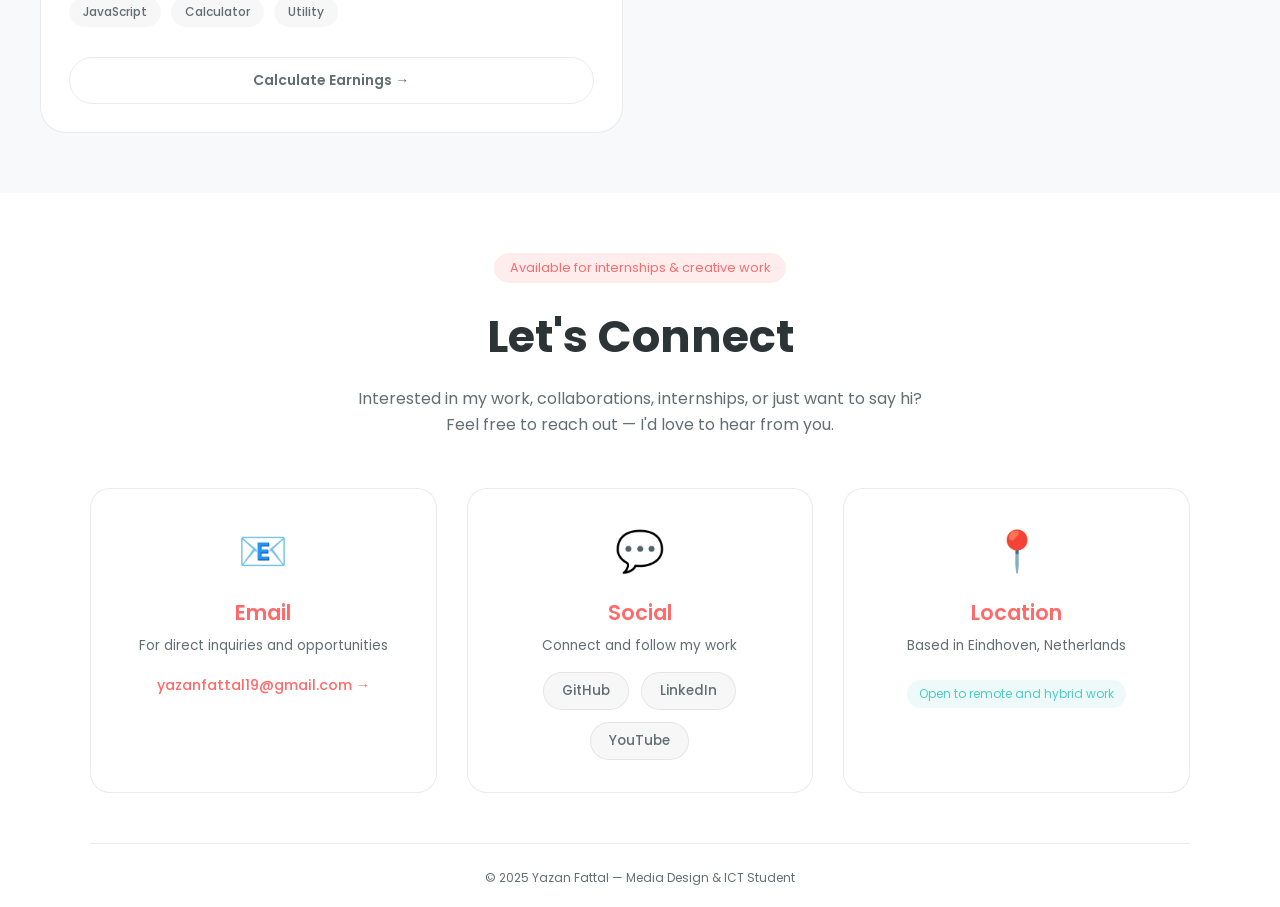
==== commit cce49d4a: "update index new project" ====
--- a/index.html
+++ b/index.html
@@ -277,7 +277,7 @@
         <!-- PROJECT 8 - CAR CATALOGUE (NEW) -->
         <div class="project-card fade-in" data-category="app">
             <div class="project-number">08</div>
-            <div class="project-year">2025</div>
+            <div class="project-year">2026</div>
             <div class="project-visual project-bg">
                 <div class="project-emoji">🚗</div>
                 <h3>Car Catalogue</h3>
@@ -292,6 +292,28 @@
                     <span>Interactive</span>
                 </div>
                 <a href="https://yazanfattal.github.io/car-catalogue/" target="_blank" class="external-link-btn">Explore Car Catalogue →</a>
+            </div>
+        </div>
+
+        <!-- PROJECT 9 - UBER SALARY CALCULATOR (UPDATED) -->
+        <div class="project-card fade-in" data-category="app">
+            <div class="project-number">09</div>
+            <div class="project-year">2026</div>
+            <div class="project-visual project-bg">
+                <!-- ONLY ICON IMAGE, NO EMOJI FALLBACK -->
+                <img src="uber-icon.png" alt="Uber Salary Calculator Icon" class="project-logo">
+                <h3>Uber Salary Calculator</h3>
+                <p>Estimate daily earnings</p>
+            </div>
+            <div class="project-info">
+                <h3>Uber Salary Calculator</h3>
+                <p>A practical tool for Uber drivers to estimate daily earnings based on shift hours, completed orders, and start time.</p>
+                <div class="project-tags">
+                    <span>JavaScript</span>
+                    <span>Calculator</span>
+                    <span>Utility</span>
+                </div>
+                <a href="https://yazanfattal.github.io/uber-salary-calculator/" target="_blank" class="external-link-btn">Calculate Earnings →</a>
             </div>
         </div>
 
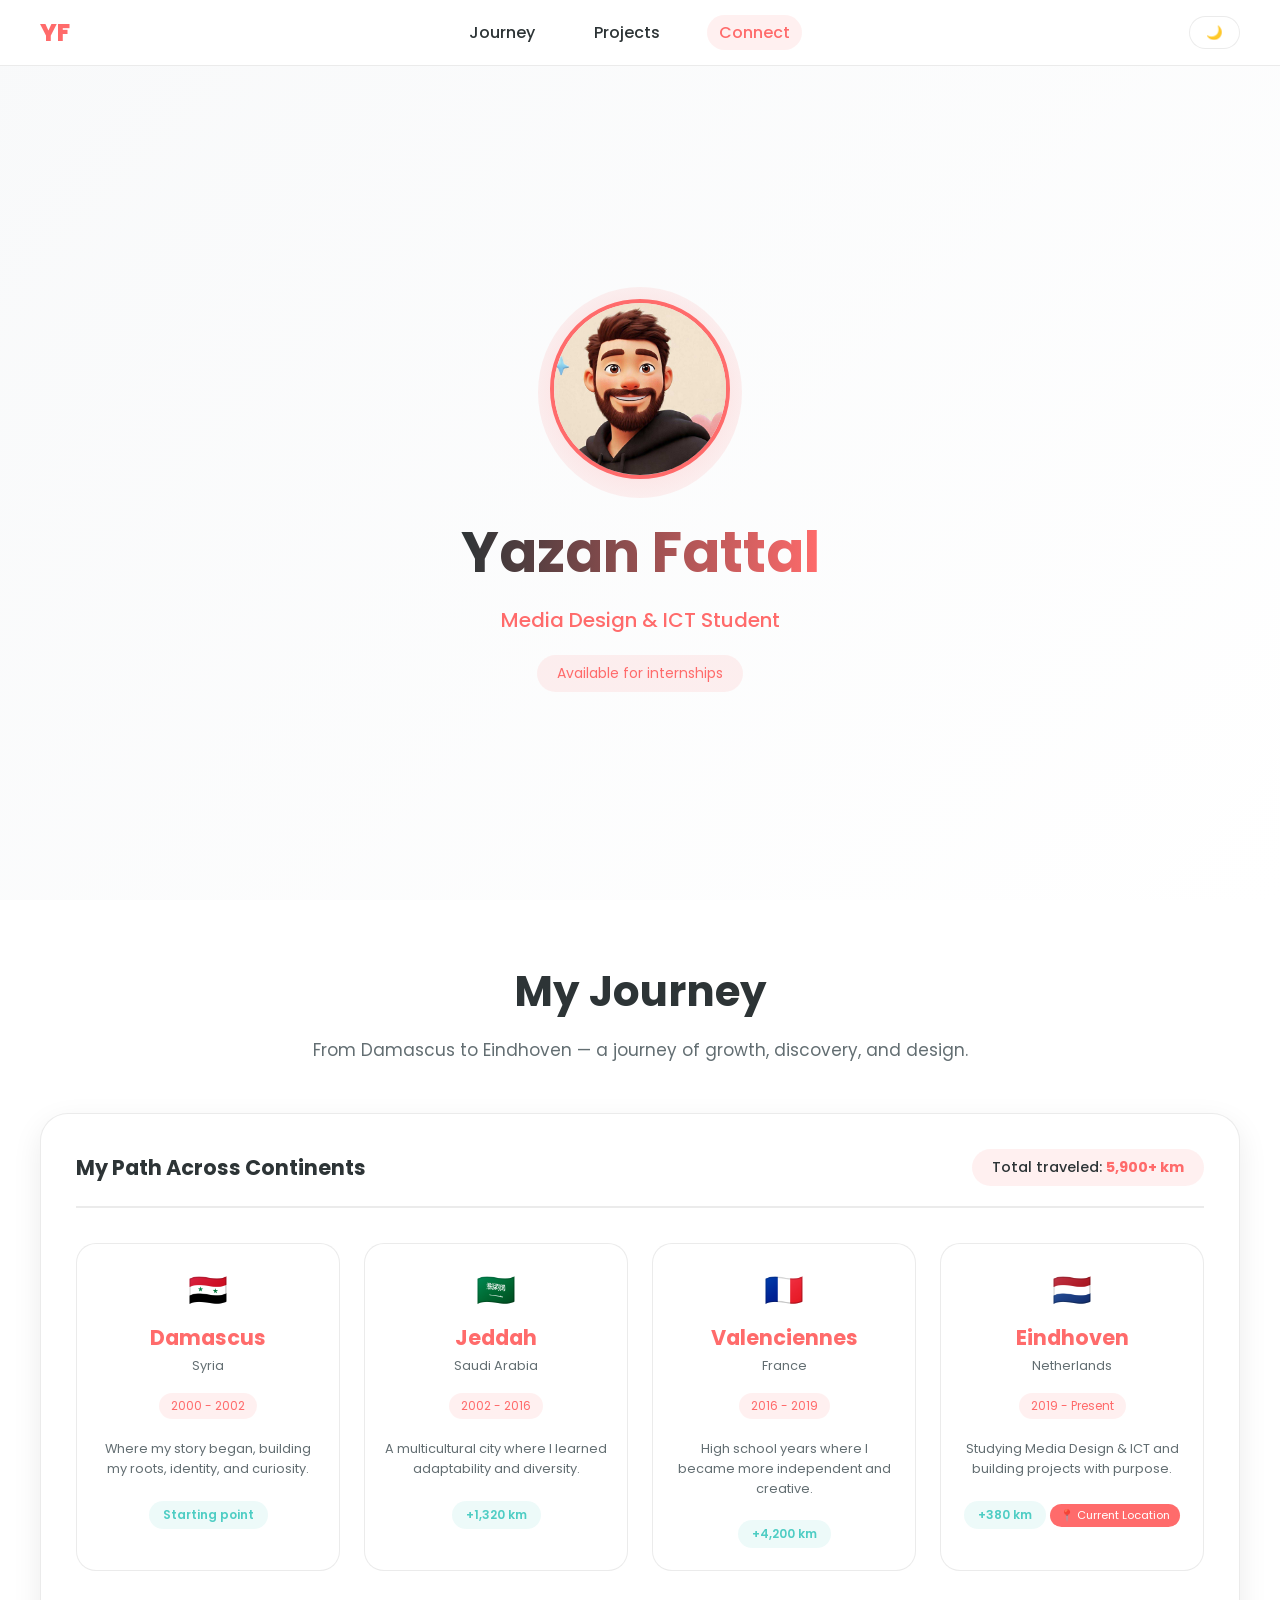
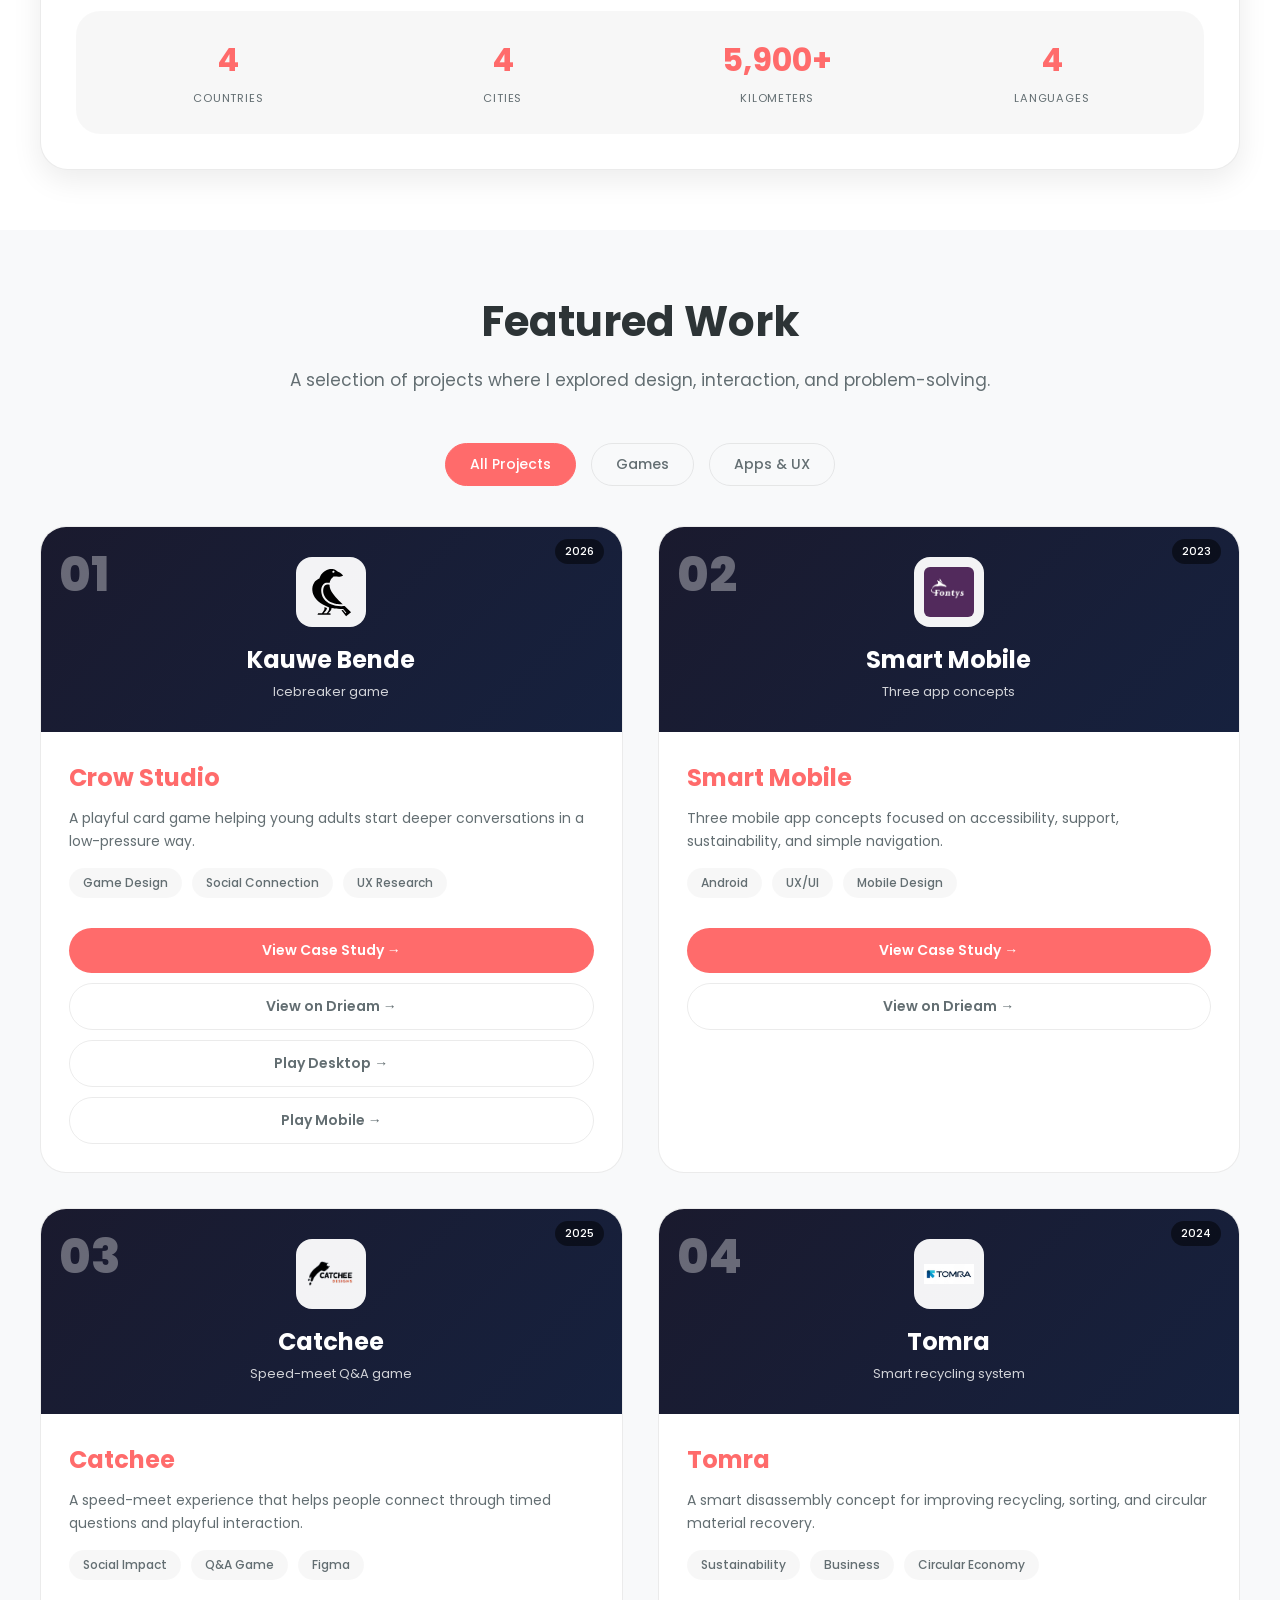
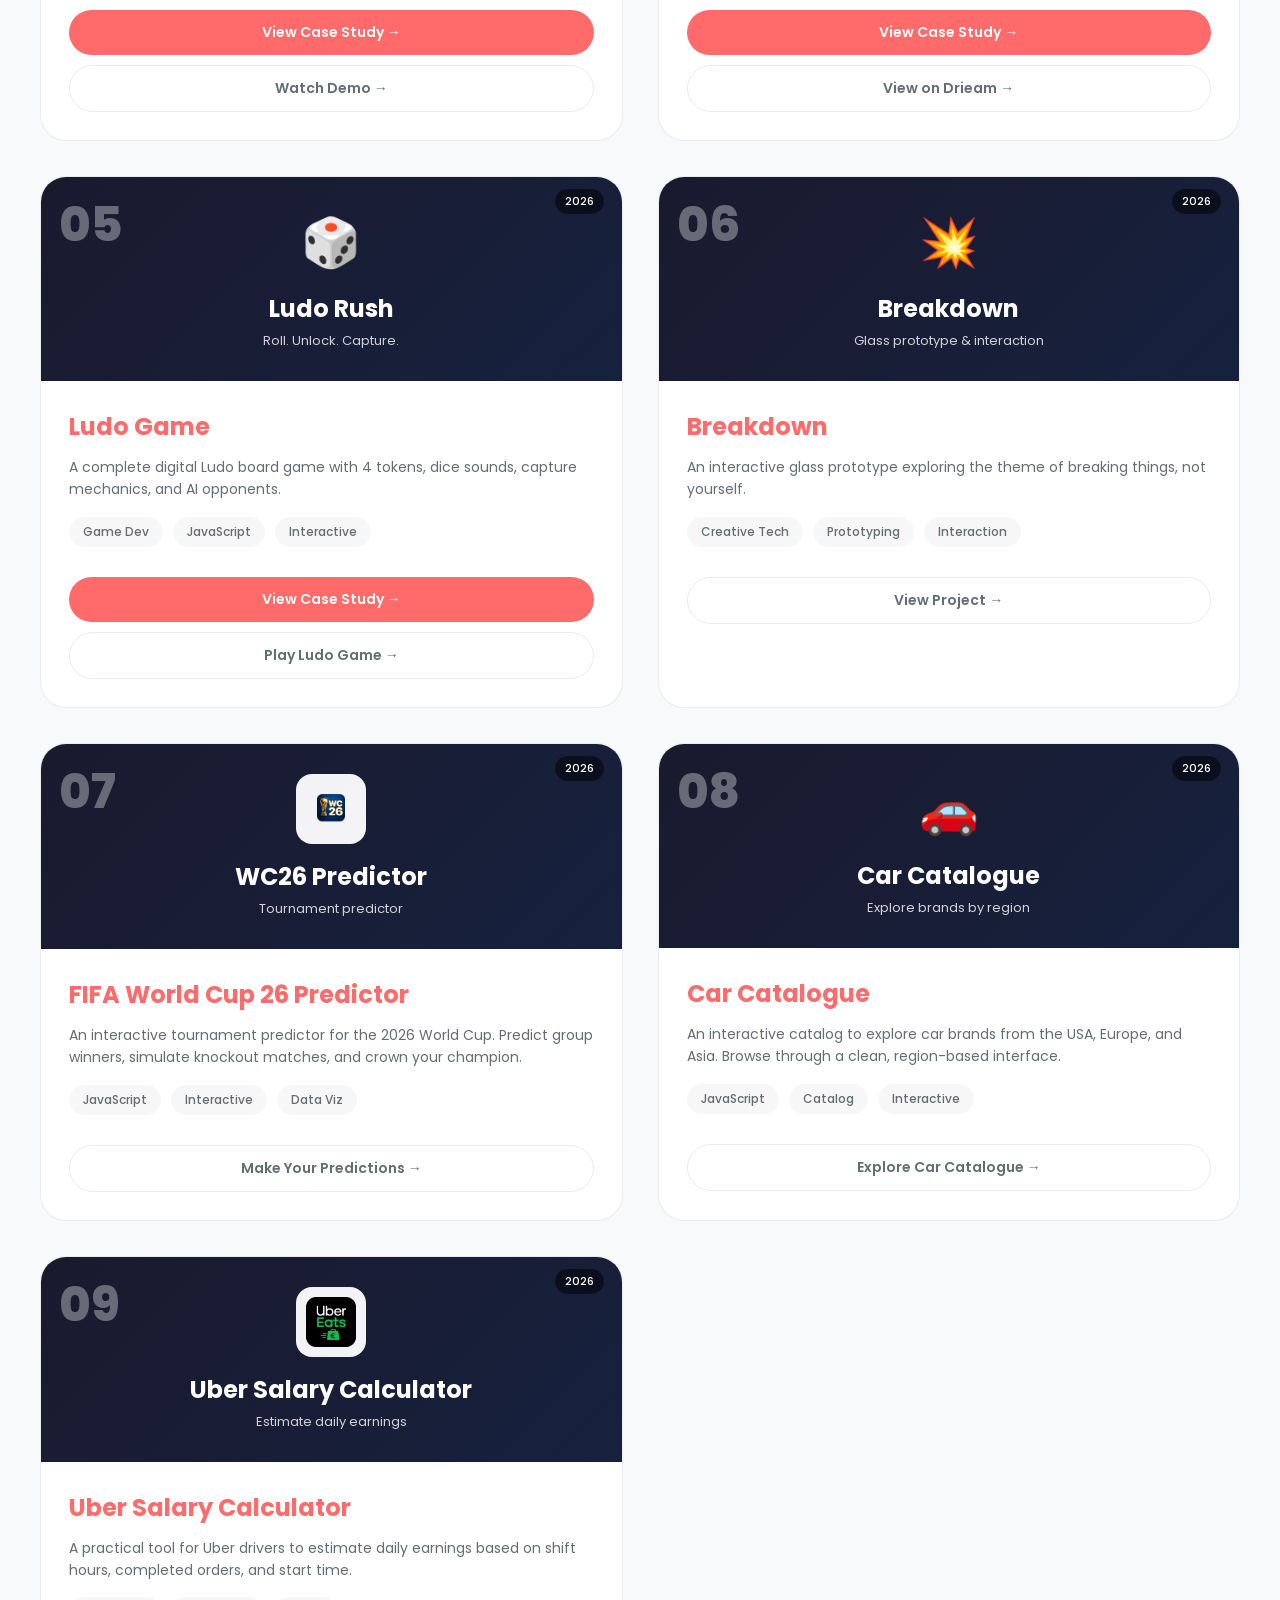
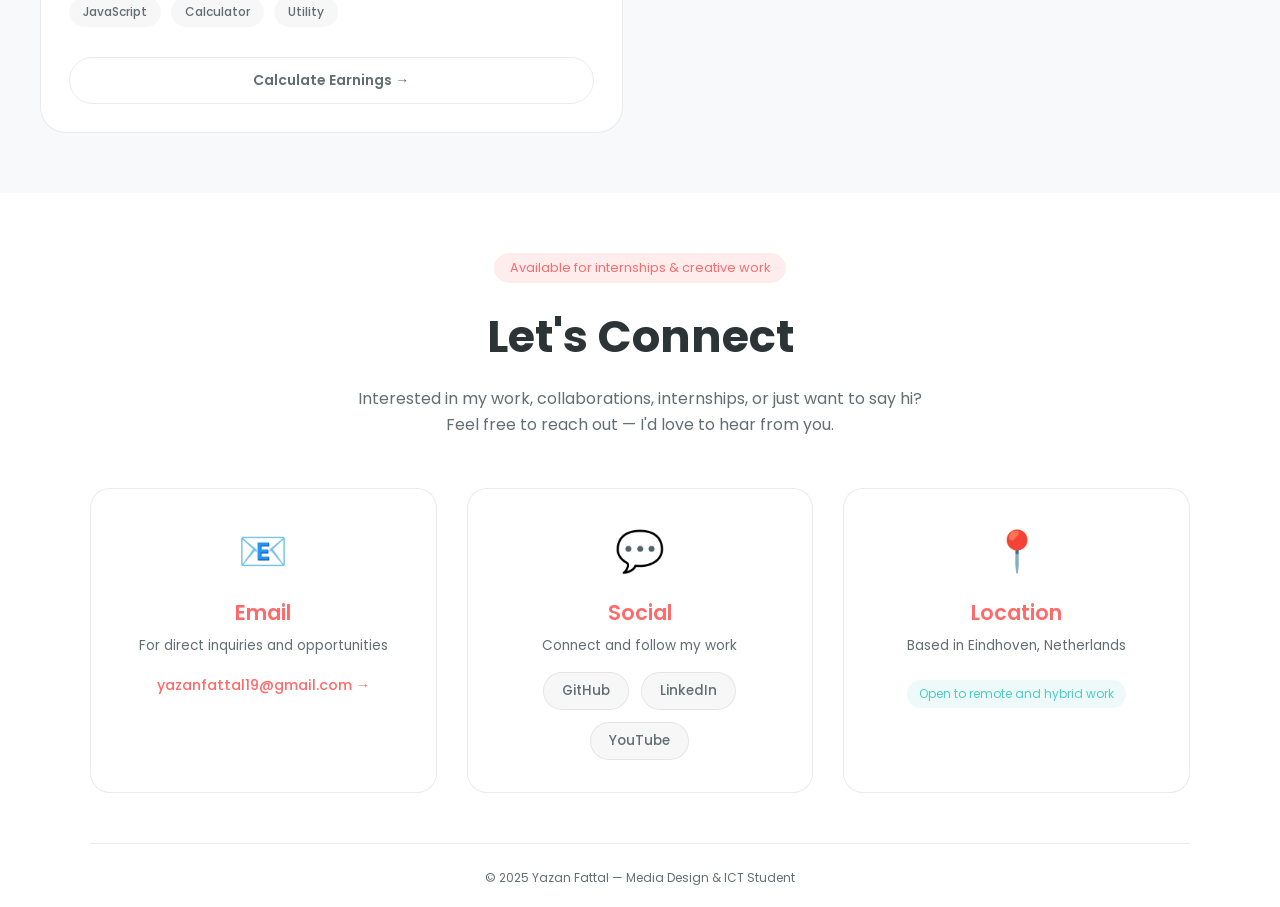
==== commit 9e46b6a2: "fix tab bug" ====
--- a/index.html
+++ b/index.html
@@ -14,9 +14,9 @@
     <div class="nav-container">
         <div class="logo">YF</div>
         <ul>
-            <li><a href="#about">Journey</a></li>
-            <li><a href="#projects">Work</a></li>
-            <li><a href="#contact">Connect</a></li>
+    <li><a href="#about">Journey</a></li>
+    <li><a href="#projects">Projects</a></li>  <!-- Changed from #work to #projects -->
+    <li><a href="#contact">Connect</a></li>
         </ul>
         <button id="theme-switch" class="theme-btn">
             <span class="light-icon">☀️</span>
--- a/style.css
+++ b/style.css
@@ -37,6 +37,11 @@
     overflow-x: hidden;
 }
 
+/* ===== SMOOTH SCROLL BEHAVIOR ===== */
+html {
+    scroll-behavior: smooth;
+}
+
 /* ===== NAVIGATION ===== */
 nav {
     position: fixed;
@@ -48,6 +53,7 @@
     padding: 15px 0;
     z-index: 1000;
     backdrop-filter: blur(12px);
+    transition: background 0.3s ease, backdrop-filter 0.3s ease;
 }
 
 .nav-container {
@@ -75,11 +81,18 @@
     text-decoration: none;
     color: var(--text-primary);
     font-weight: 500;
-    transition: color 0.2s;
+    transition: color 0.2s, background 0.2s;
+    padding: 6px 12px;
+    border-radius: 20px;
 }
 
 nav a:hover {
     color: var(--accent);
+}
+
+nav a.active {
+    color: var(--accent);
+    background: rgba(255, 107, 107, 0.1);
 }
 
 .theme-btn {
@@ -182,6 +195,24 @@
     background: var(--bg-secondary);
 }
 
+/* ===== SECTION REVEAL ANIMATIONS ===== */
+.section-reveal {
+    opacity: 1;
+    transform: translateY(0);
+    transition: opacity 0.7s cubic-bezier(0.4, 0, 0.2, 1),
+                transform 0.7s cubic-bezier(0.4, 0, 0.2, 1);
+}
+
+.section-reveal.hidden {
+    opacity: 0;
+    transform: translateY(30px);
+}
+
+.section-reveal.visible {
+    opacity: 1;
+    transform: translateY(0);
+}
+
 /* ===== JOURNEY SECTION ===== */
 .journey-map-container {
     max-width: 1200px;
@@ -231,7 +262,20 @@
 
 .journey-pin {
     text-align: center;
-}
+    opacity: 0;
+    transform: translateY(20px);
+    transition: opacity 0.5s ease, transform 0.5s ease;
+}
+
+.journey-pin.visible {
+    opacity: 1;
+    transform: translateY(0);
+}
+
+.journey-pin:nth-child(1) { transition-delay: 0.05s; }
+.journey-pin:nth-child(2) { transition-delay: 0.1s; }
+.journey-pin:nth-child(3) { transition-delay: 0.15s; }
+.journey-pin:nth-child(4) { transition-delay: 0.2s; }
 
 .pin-card {
     background: var(--bg-secondary);
@@ -380,11 +424,28 @@
     border: 1px solid var(--border-color);
     border-radius: 26px;
     overflow: hidden;
-    transition: transform 0.2s, border-color 0.2s;
     display: flex;
     flex-direction: column;
     height: 100%;
-}
+    opacity: 0;
+    transform: translateY(20px);
+    transition: opacity 0.5s ease, transform 0.5s ease, border-color 0.2s, box-shadow 0.2s;
+}
+
+.project-card.visible {
+    opacity: 1;
+    transform: translateY(0);
+}
+
+.project-card:nth-child(1) { transition-delay: 0.05s; }
+.project-card:nth-child(2) { transition-delay: 0.1s; }
+.project-card:nth-child(3) { transition-delay: 0.15s; }
+.project-card:nth-child(4) { transition-delay: 0.2s; }
+.project-card:nth-child(5) { transition-delay: 0.25s; }
+.project-card:nth-child(6) { transition-delay: 0.3s; }
+.project-card:nth-child(7) { transition-delay: 0.35s; }
+.project-card:nth-child(8) { transition-delay: 0.4s; }
+.project-card:nth-child(9) { transition-delay: 0.45s; }
 
 .project-card:hover {
     transform: translateY(-5px);
@@ -602,7 +663,19 @@
     border-radius: 20px;
     padding: 32px 24px;
     transition: all 0.25s;
-}
+    opacity: 0;
+    transform: translateY(20px);
+    transition: opacity 0.5s ease, transform 0.5s ease, border-color 0.25s, box-shadow 0.25s;
+}
+
+.contact-method.visible {
+    opacity: 1;
+    transform: translateY(0);
+}
+
+.contact-method:nth-child(1) { transition-delay: 0.05s; }
+.contact-method:nth-child(2) { transition-delay: 0.1s; }
+.contact-method:nth-child(3) { transition-delay: 0.15s; }
 
 .contact-method:hover {
     transform: translateY(-5px);
@@ -803,7 +876,6 @@
 }
 
 @media (max-width: 768px) {
-    /* Navigation */
     .nav-container {
         flex-direction: column;
         gap: 12px;
@@ -818,6 +890,12 @@
     
     nav a {
         font-size: 14px;
+        padding: 6px 12px;
+    }
+    
+    nav a:active {
+        background: rgba(255, 107, 107, 0.1);
+        color: var(--accent);
     }
     
     .theme-btn {
@@ -825,7 +903,6 @@
         font-size: 14px;
     }
     
-    /* Hero */
     header {
         padding-top: 130px;
         padding-bottom: 40px;
@@ -850,16 +927,21 @@
         padding: 6px 16px;
     }
     
-    /* General */
     section {
         padding: 45px 20px;
+        transition: padding 0.3s ease;
     }
     
     section h2 {
         font-size: 32px;
     }
     
-    /* Journey */
+    .section-reveal.hidden {
+        transform: translateY(20px);
+        transition: opacity 0.5s cubic-bezier(0.4, 0, 0.2, 1),
+                    transform 0.5s cubic-bezier(0.4, 0, 0.2, 1);
+    }
+    
     .journey-map-container {
         padding: 20px;
     }
@@ -908,7 +990,6 @@
         padding: 2px 8px;
     }
     
-    /* Projects */
     .projects-grid {
         gap: 20px;
     }
@@ -970,7 +1051,6 @@
         font-size: 12px;
     }
     
-    /* Filter tabs */
     .filter-tabs {
         gap: 10px;
         margin-bottom: 25px;
@@ -981,7 +1061,6 @@
         font-size: 12px;
     }
     
-    /* Contact */
     .contact-section {
         padding: 40px 16px 20px 16px;
     }
@@ -1036,7 +1115,6 @@
         font-size: 0.65rem;
     }
     
-    /* Modal */
     .modal-content {
         padding: 30px 24px;
         margin: 10% auto;
@@ -1067,7 +1145,6 @@
 }
 
 @media (max-width: 480px) {
-    /* Navigation */
     nav ul {
         gap: 15px;
     }
@@ -1076,7 +1153,6 @@
         font-size: 13px;
     }
     
-    /* Hero */
     header h1 {
         font-size: 28px;
     }
@@ -1085,7 +1161,6 @@
         font-size: 14px;
     }
     
-    /* Contact */
     .contact-section {
         padding: 30px 12px 15px 12px;
     }
@@ -1110,4 +1185,21 @@
     .location-note {
         font-size: 0.6rem;
     }
+}
+
+/* ===== IOS SMOOTH SCROLL FIX ===== */
+@supports (-webkit-touch-callout: none) {
+    html {
+        -webkit-overflow-scrolling: touch;
+    }
+}
+
+/* ===== REDUCED MOTION PREFERENCE ===== */
+@media (prefers-reduced-motion: reduce) {
+    * {
+        animation-duration: 0.01ms !important;
+        animation-iteration-count: 1 !important;
+        transition-duration: 0.01ms !important;
+        scroll-behavior: auto !important;
+    }
 }
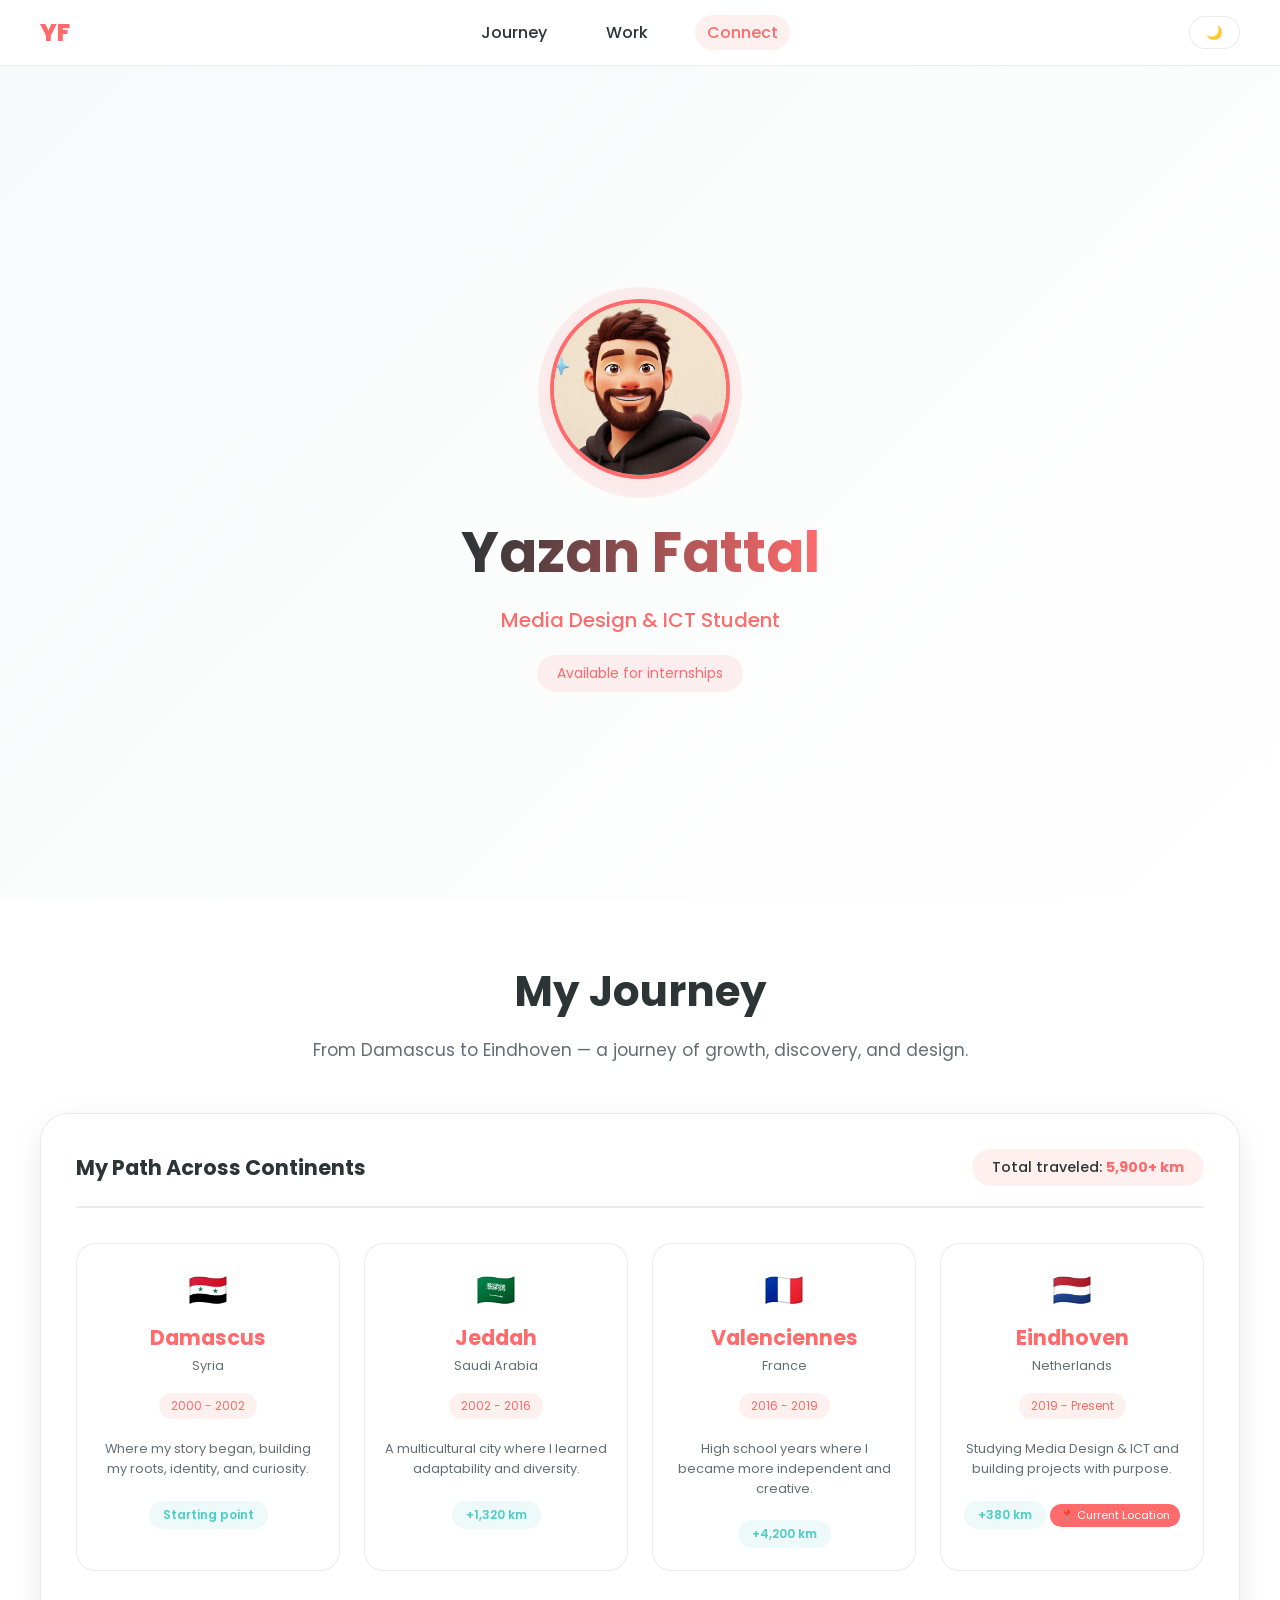
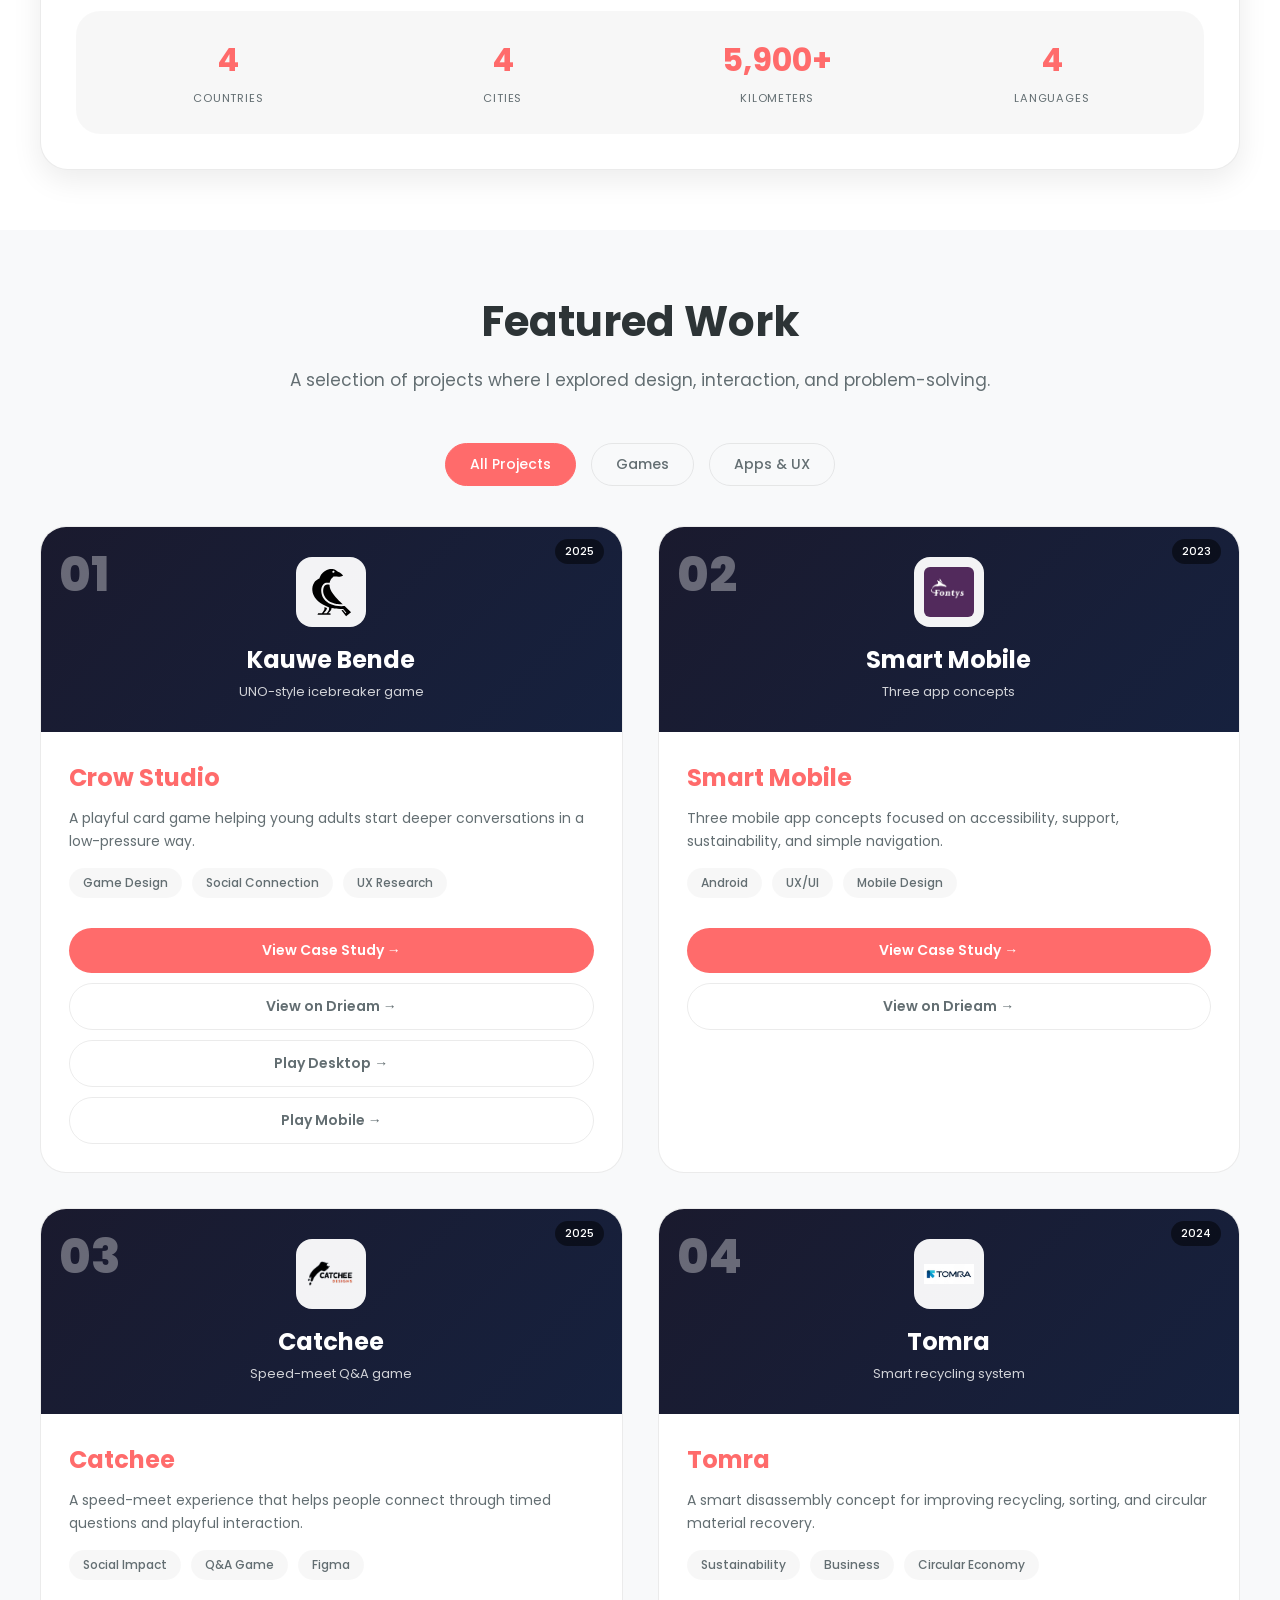
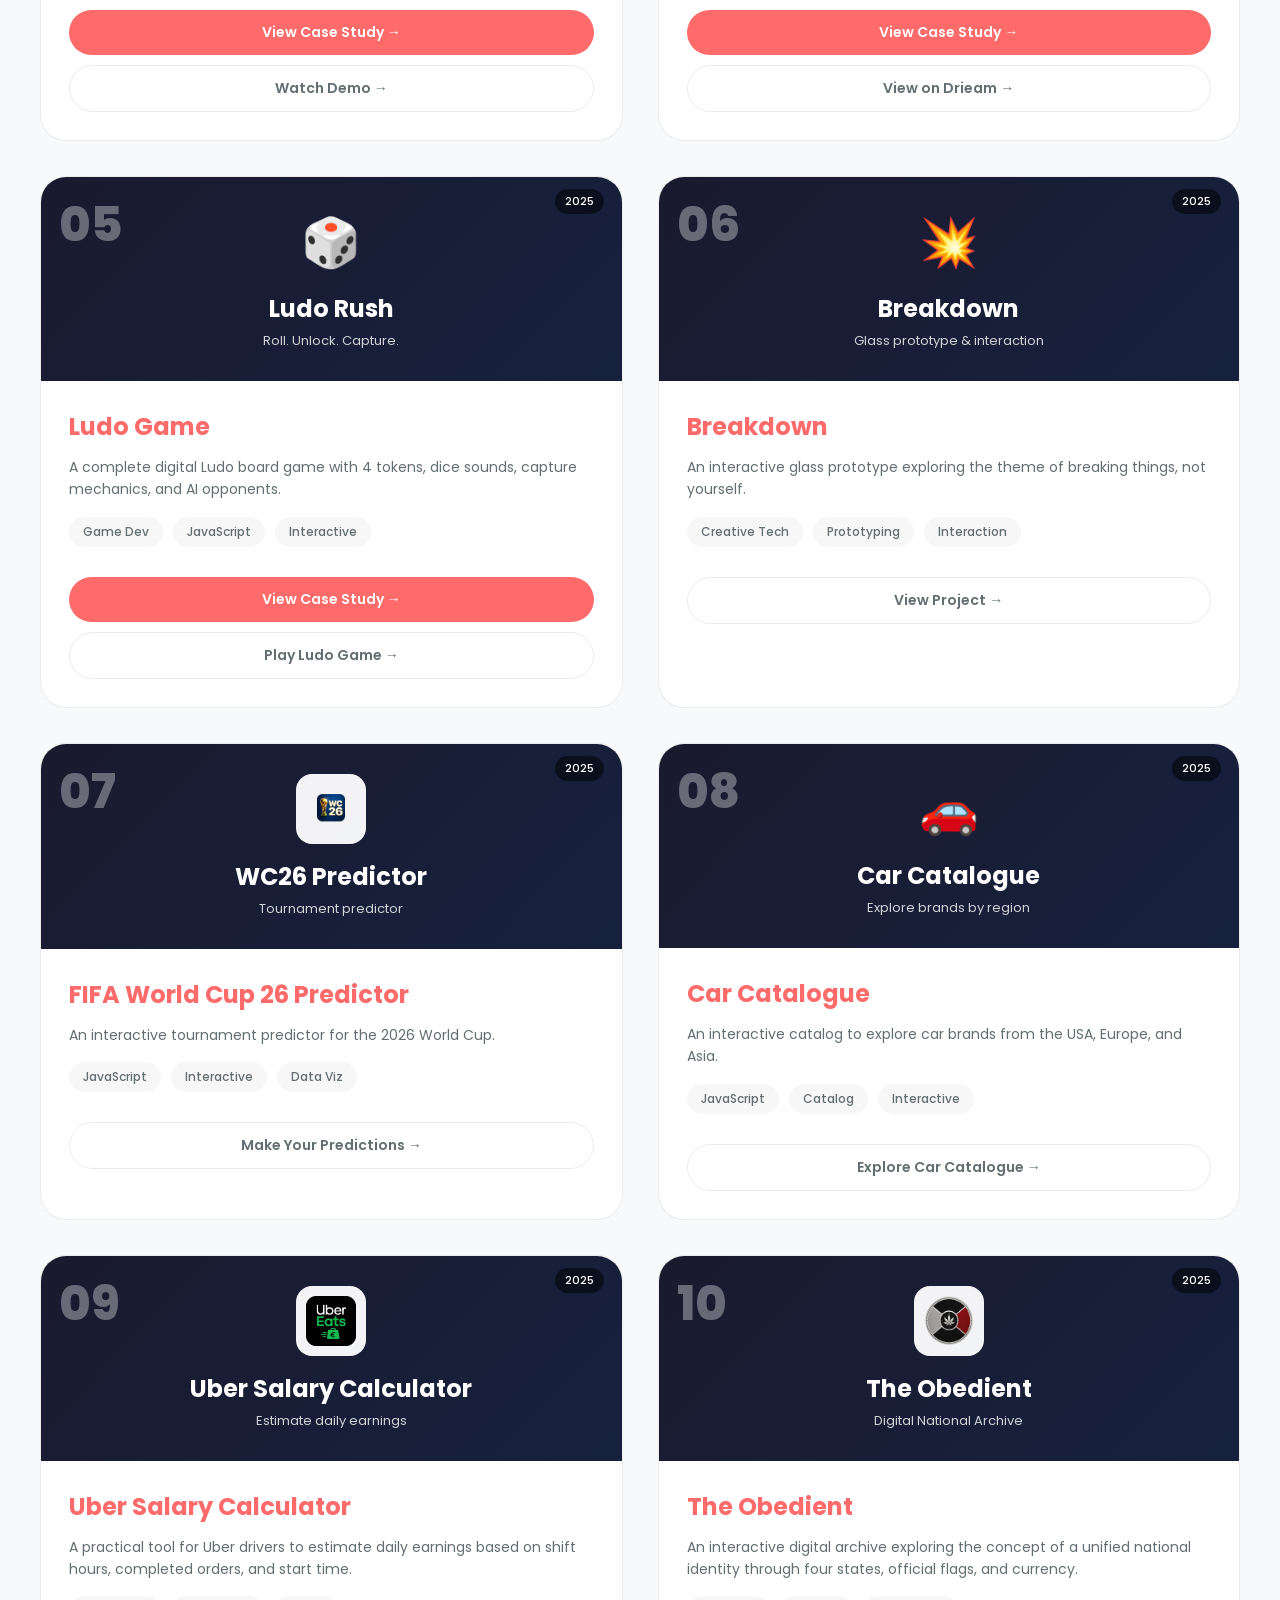
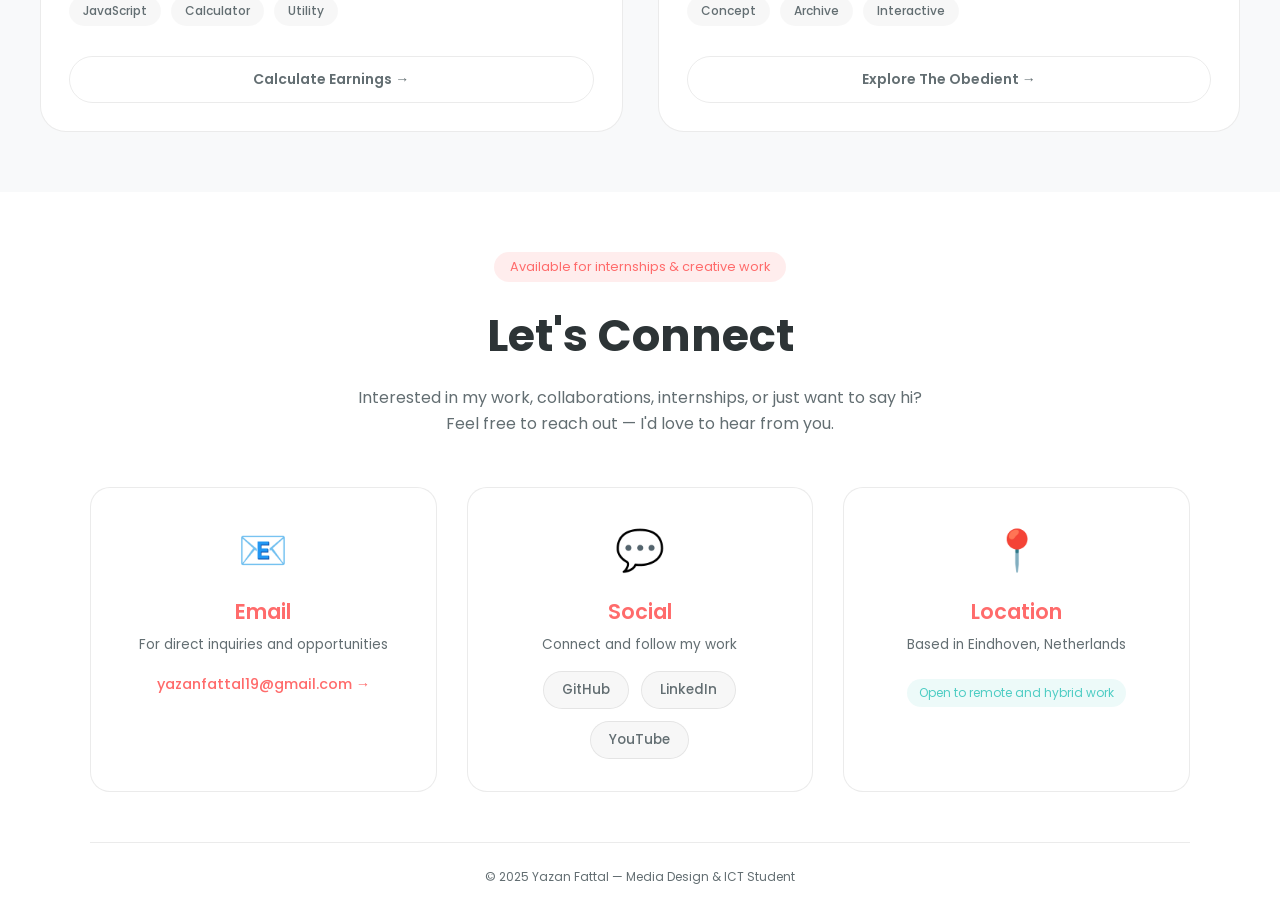
==== commit 2951b612: "update new project" ====
--- a/index.html
+++ b/index.html
@@ -14,9 +14,9 @@
     <div class="nav-container">
         <div class="logo">YF</div>
         <ul>
-    <li><a href="#about">Journey</a></li>
-    <li><a href="#projects">Projects</a></li>  <!-- Changed from #work to #projects -->
-    <li><a href="#contact">Connect</a></li>
+            <li><a href="#about">Journey</a></li>
+            <li><a href="#projects">Work</a></li>
+            <li><a href="#contact">Connect</a></li>
         </ul>
         <button id="theme-switch" class="theme-btn">
             <span class="light-icon">☀️</span>
@@ -122,11 +122,11 @@
         <!-- PROJECT 1 - CROW STUDIO -->
         <div class="project-card fade-in" data-category="game">
             <div class="project-number">01</div>
-            <div class="project-year">2026</div>
+            <div class="project-year">2025</div>
             <div class="project-visual project-bg">
                 <img src="logo.svg" alt="Crow Studio Logo" class="project-logo" onerror="this.style.display='none'">
                 <h3>Kauwe Bende</h3>
-                <p>Icebreaker game</p>
+                <p>UNO-style icebreaker game</p>
             </div>
             <div class="project-info">
                 <h3>Crow Studio</h3>
@@ -137,7 +137,7 @@
                     <span>UX Research</span>
                 </div>
                 <button onclick="openProjectModal('crow-studio')" class="read-more-btn">View Case Study →</button>
-                <a href="https://portfolio.drieam.app/s/GuxUr36X/aPteEujTGkibwbFfhiR2MAy7" target="_blank" class="external-link-btn">View on Drieam →</a>
+                <a href="https://portfolio.drieam.app/s/GuxUr36X/XNCJf29o6wbf2U2pjP8s2aYC" target="_blank" class="external-link-btn">View on Drieam →</a>
                 <a href="https://yazanfattal.github.io/kauweBende/" target="_blank" class="external-link-btn">Play Desktop →</a>
                 <a href="https://yazanfattal.github.io/kauweBendeMobileVersion/" target="_blank" class="external-link-btn">Play Mobile →</a>
             </div>
@@ -212,7 +212,7 @@
         <!-- PROJECT 5 - LUDO GAME -->
         <div class="project-card fade-in" data-category="game">
             <div class="project-number">05</div>
-            <div class="project-year">2026</div>
+            <div class="project-year">2025</div>
             <div class="project-visual project-bg">
                 <div class="project-emoji">🎲</div>
                 <h3>Ludo Rush</h3>
@@ -234,7 +234,7 @@
         <!-- PROJECT 6 - BREAKDOWN -->
         <div class="project-card fade-in" data-category="game">
             <div class="project-number">06</div>
-            <div class="project-year">2026</div>
+            <div class="project-year">2025</div>
             <div class="project-visual project-bg">
                 <div class="project-emoji">💥</div>
                 <h3>Breakdown</h3>
@@ -255,7 +255,7 @@
         <!-- PROJECT 7 - WC26 PREDICTOR -->
         <div class="project-card fade-in" data-category="game">
             <div class="project-number">07</div>
-            <div class="project-year">2026</div>
+            <div class="project-year">2025</div>
             <div class="project-visual project-bg">
                 <img src="wk.png" alt="World Cup Logo" class="project-logo" onerror="this.style.display='none'; this.nextElementSibling.style.display='block'">
                 <div class="project-emoji" style="display: none;">🏆</div>
@@ -264,7 +264,7 @@
             </div>
             <div class="project-info">
                 <h3>FIFA World Cup 26 Predictor</h3>
-                <p>An interactive tournament predictor for the 2026 World Cup. Predict group winners, simulate knockout matches, and crown your champion.</p>
+                <p>An interactive tournament predictor for the 2026 World Cup.</p>
                 <div class="project-tags">
                     <span>JavaScript</span>
                     <span>Interactive</span>
@@ -274,10 +274,10 @@
             </div>
         </div>
 
-        <!-- PROJECT 8 - CAR CATALOGUE (NEW) -->
+        <!-- PROJECT 8 - CAR CATALOGUE -->
         <div class="project-card fade-in" data-category="app">
             <div class="project-number">08</div>
-            <div class="project-year">2026</div>
+            <div class="project-year">2025</div>
             <div class="project-visual project-bg">
                 <div class="project-emoji">🚗</div>
                 <h3>Car Catalogue</h3>
@@ -285,7 +285,7 @@
             </div>
             <div class="project-info">
                 <h3>Car Catalogue</h3>
-                <p>An interactive catalog to explore car brands from the USA, Europe, and Asia. Browse through a clean, region-based interface.</p>
+                <p>An interactive catalog to explore car brands from the USA, Europe, and Asia.</p>
                 <div class="project-tags">
                     <span>JavaScript</span>
                     <span>Catalog</span>
@@ -295,12 +295,11 @@
             </div>
         </div>
 
-        <!-- PROJECT 9 - UBER SALARY CALCULATOR (UPDATED) -->
+        <!-- PROJECT 9 - UBER SALARY CALCULATOR -->
         <div class="project-card fade-in" data-category="app">
             <div class="project-number">09</div>
-            <div class="project-year">2026</div>
-            <div class="project-visual project-bg">
-                <!-- ONLY ICON IMAGE, NO EMOJI FALLBACK -->
+            <div class="project-year">2025</div>
+            <div class="project-visual project-bg">
                 <img src="uber-icon.png" alt="Uber Salary Calculator Icon" class="project-logo">
                 <h3>Uber Salary Calculator</h3>
                 <p>Estimate daily earnings</p>
@@ -314,6 +313,28 @@
                     <span>Utility</span>
                 </div>
                 <a href="https://yazanfattal.github.io/uber-salary-calculator/" target="_blank" class="external-link-btn">Calculate Earnings →</a>
+            </div>
+        </div>
+
+        <!-- PROJECT 10 - THE OBEDIENT (NEW) -->
+        <div class="project-card fade-in" data-category="app">
+            <div class="project-number">10</div>
+            <div class="project-year">2025</div>
+            <div class="project-visual project-bg">
+                <img src="the-obedient-preview.png" alt="The Obedient Logo" class="project-logo" onerror="this.style.display='none'; this.nextElementSibling.style.display='block'">
+                <div class="project-emoji" style="display: none;">🏛️</div>
+                <h3>The Obedient</h3>
+                <p>Digital National Archive</p>
+            </div>
+            <div class="project-info">
+                <h3>The Obedient</h3>
+                <p>An interactive digital archive exploring the concept of a unified national identity through four states, official flags, and currency.</p>
+                <div class="project-tags">
+                    <span>Concept</span>
+                    <span>Archive</span>
+                    <span>Interactive</span>
+                </div>
+                <a href="https://yazanfattal.github.io/the-obedient/" target="_blank" class="external-link-btn">Explore The Obedient →</a>
             </div>
         </div>
 
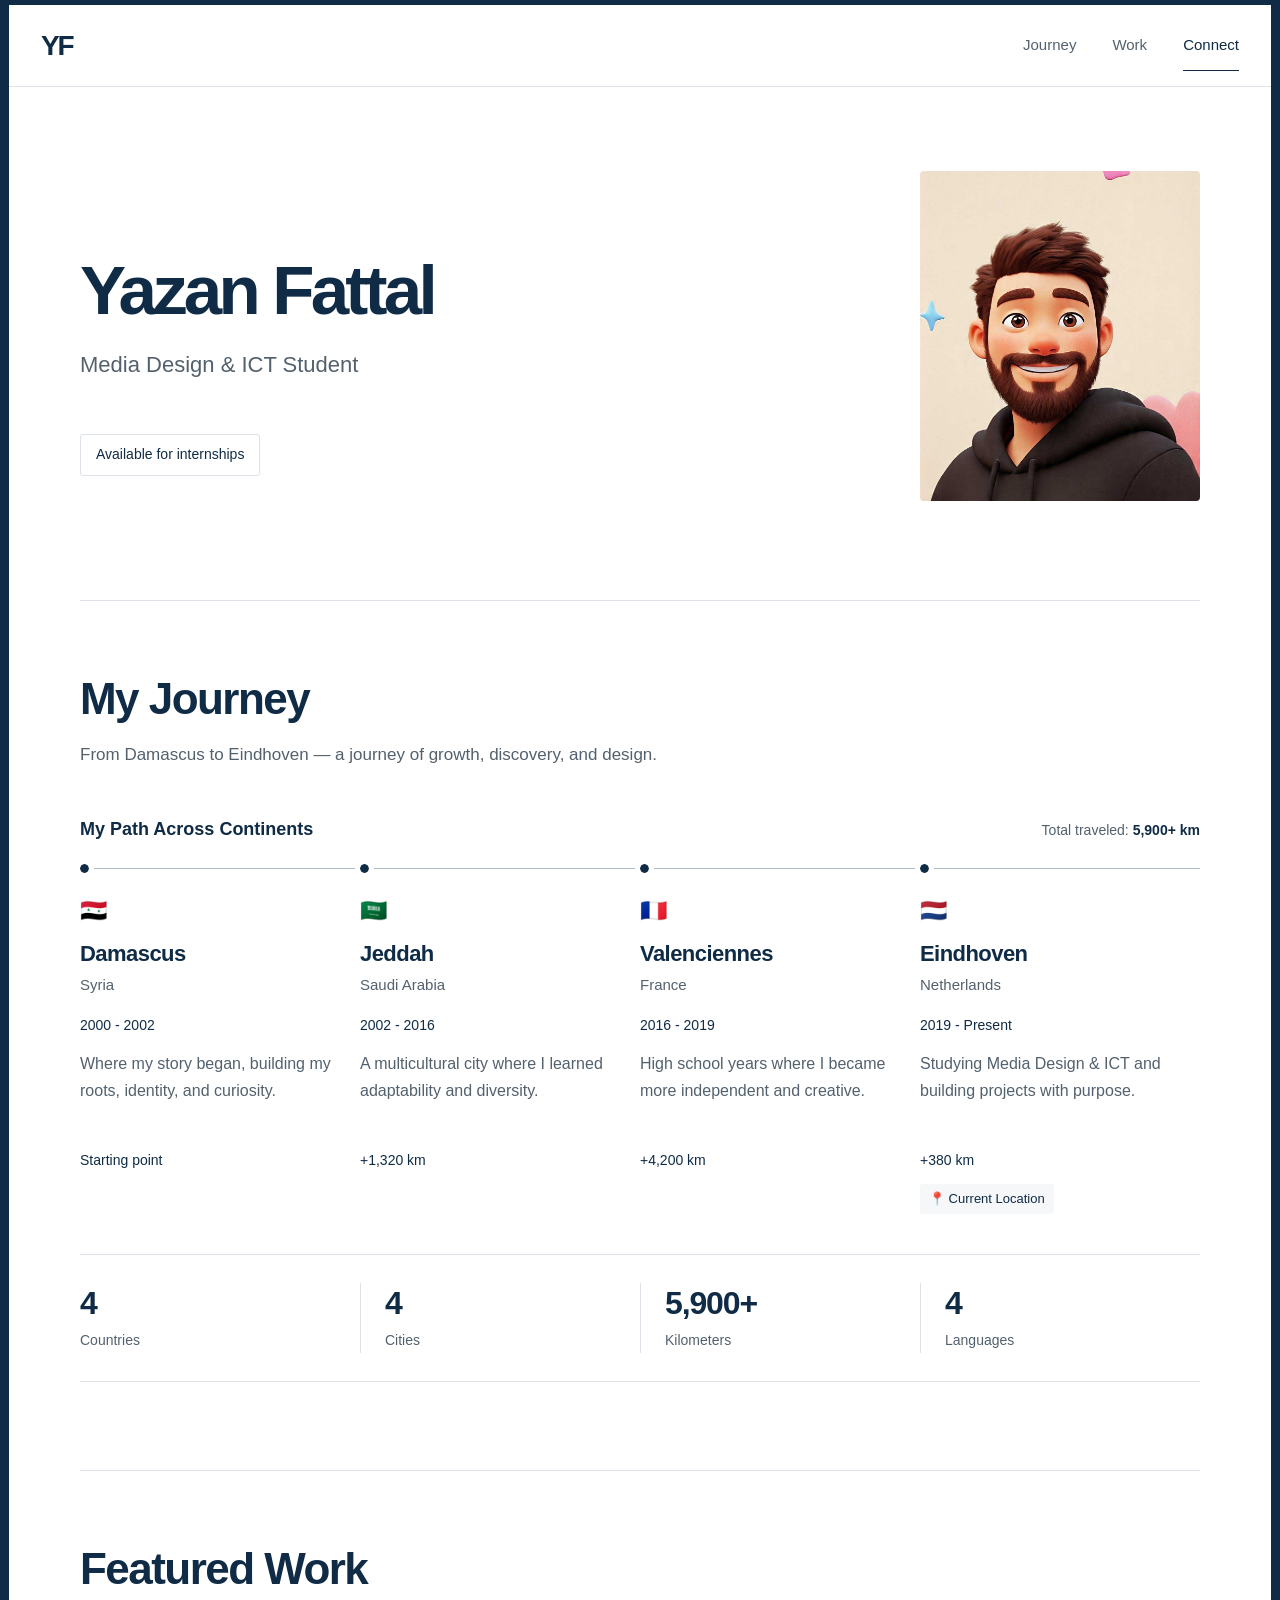
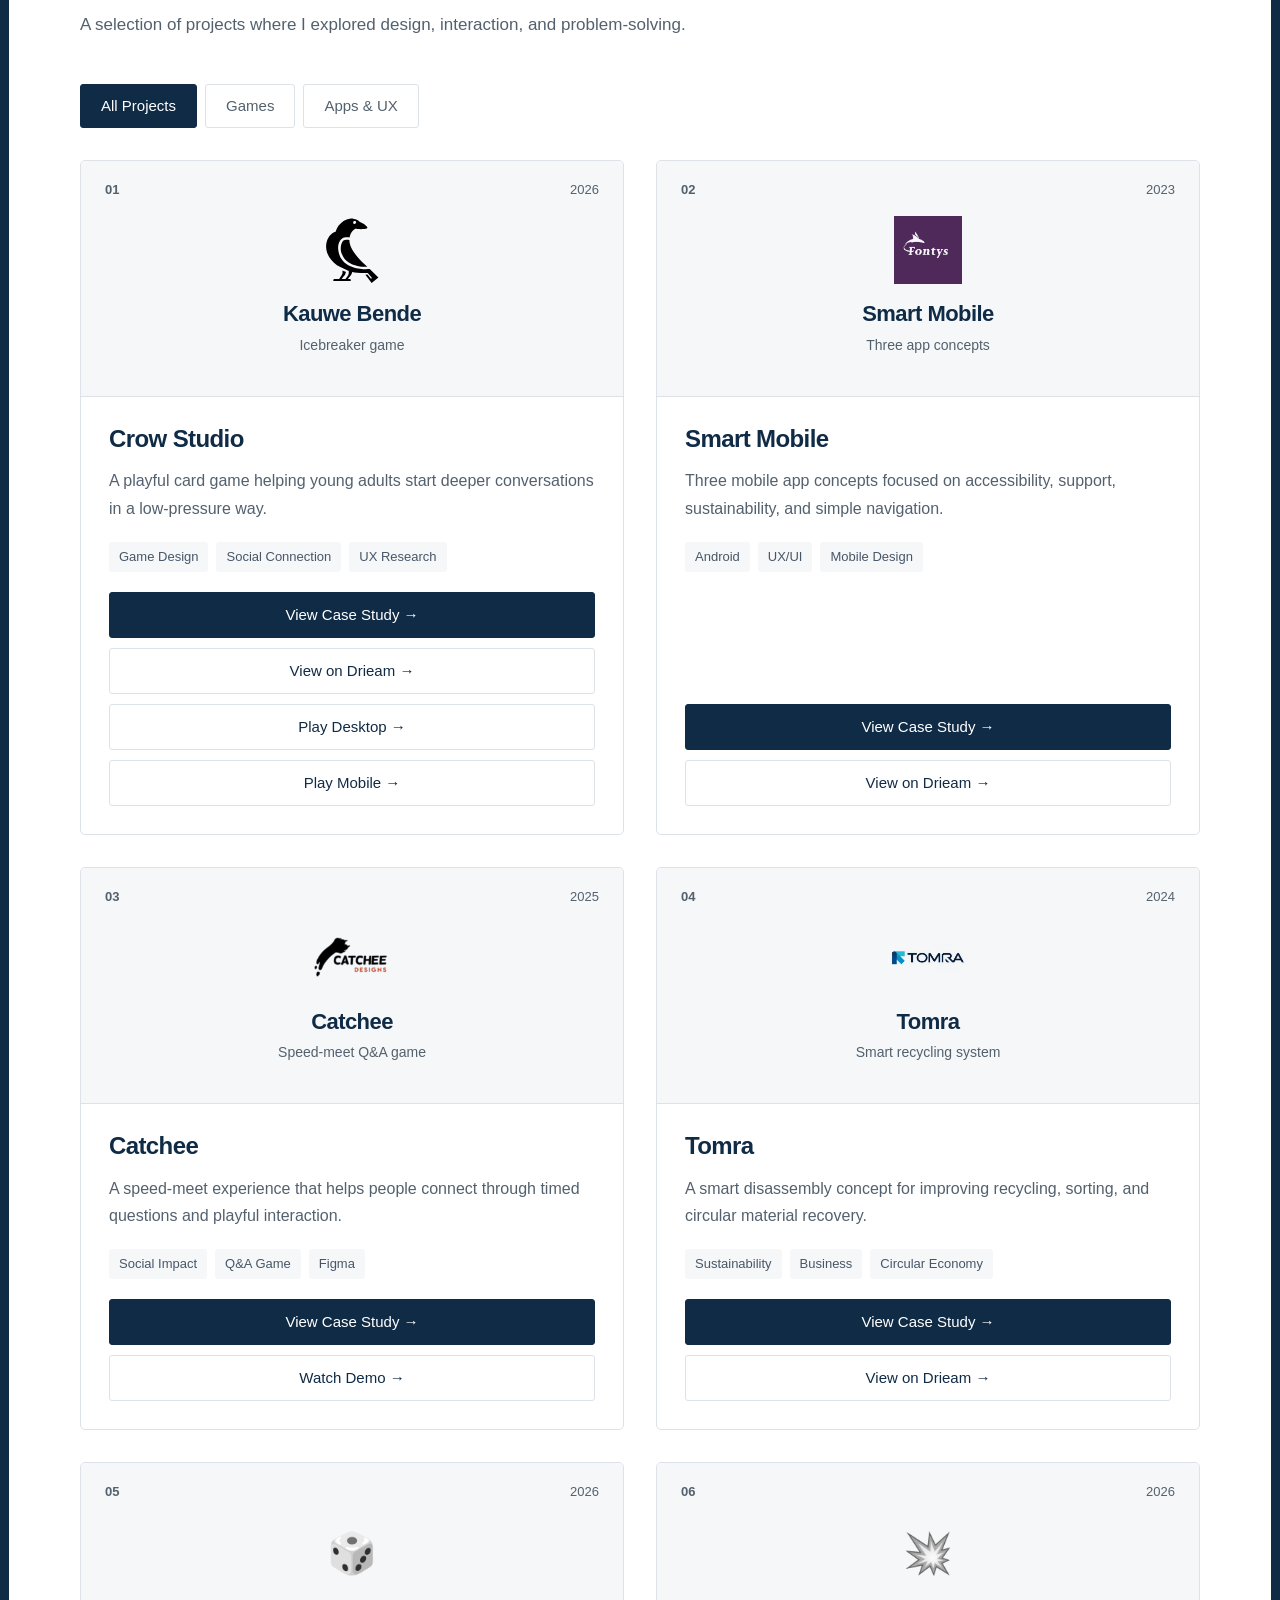
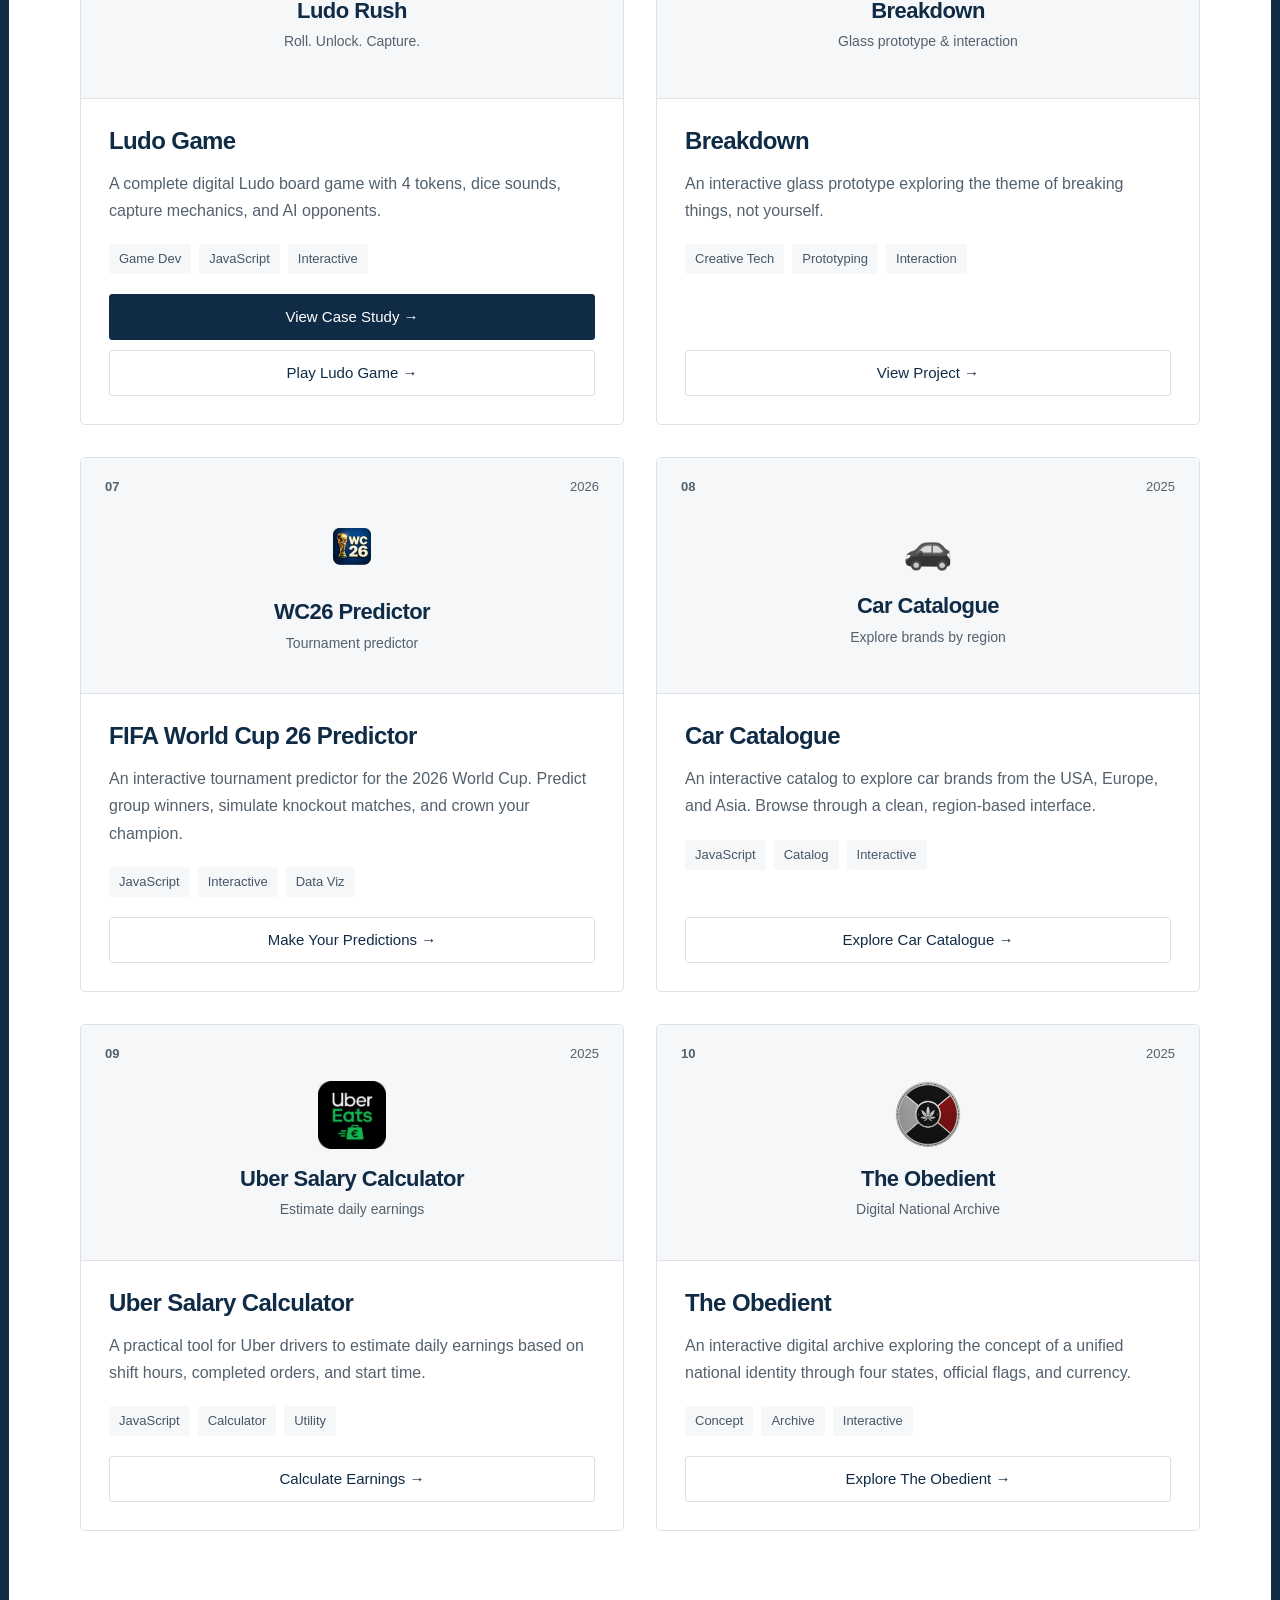
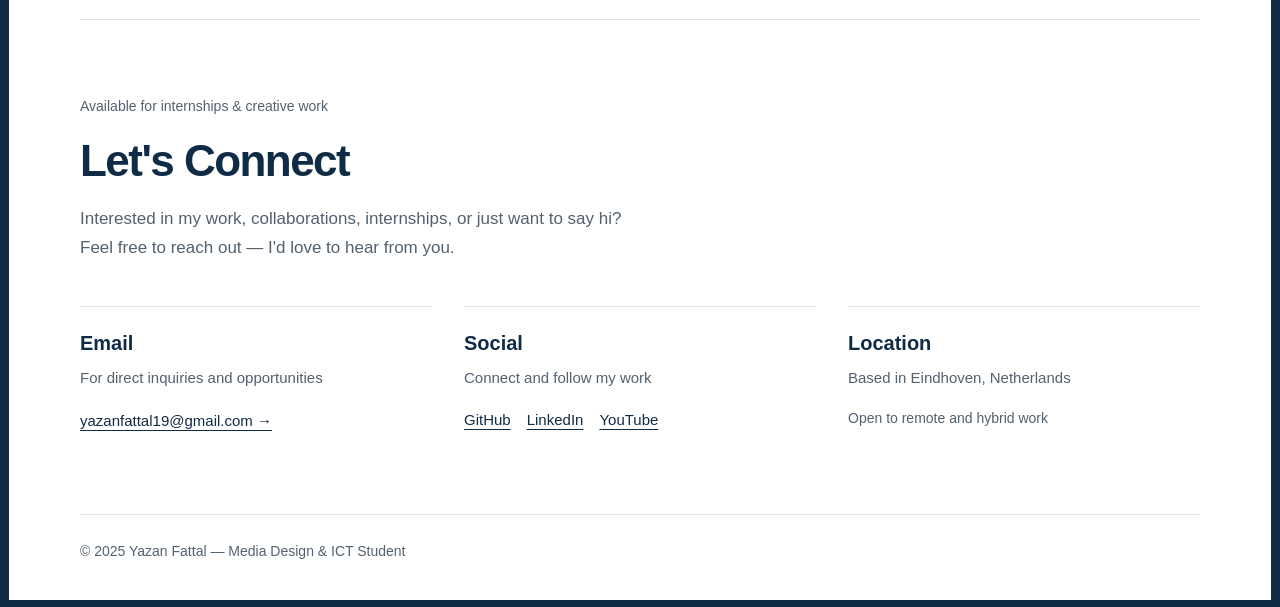
==== commit bc24520e: "Redesign portfolio with white canvas and navy frame" ====
--- a/index.html
+++ b/index.html
@@ -1,47 +1,45 @@
 <!DOCTYPE html>
 <html lang="en">
 <head>
-    <link href="https://fonts.googleapis.com/css2?family=Poppins:wght@300;400;500;600;700;800&display=swap" rel="stylesheet">
     <meta charset="UTF-8">
     <meta name="viewport" content="width=device-width, initial-scale=1.0">
+    <meta name="theme-color" content="#102b46">
+    <meta name="description" content="Yazan Fattal — Media Design &amp; ICT Student. Explore my journey, design projects, and interactive work.">
     <title>Yazan Fattal | Media Design Portfolio</title>
-    <link rel="stylesheet" href="style.css">
-    <link rel="icon" type="image/png" href="favicon.png">
+    <link rel="stylesheet" href="./style.css?v=20261006-navy">
+    <link rel="icon" type="image/svg+xml" href="./favicon.svg">
 </head>
 <body>
-
-<nav>
+<a class="skip-link" href="#main-content">Skip to content</a>
+<nav aria-label="Main navigation">
     <div class="nav-container">
-        <div class="logo">YF</div>
+        <a class="logo" href="#top" aria-label="Yazan Fattal, home">YF</a>
         <ul>
             <li><a href="#about">Journey</a></li>
             <li><a href="#projects">Work</a></li>
             <li><a href="#contact">Connect</a></li>
         </ul>
-        <button id="theme-switch" class="theme-btn">
-            <span class="light-icon">☀️</span>
-            <span class="dark-icon">🌙</span>
-        </button>
     </div>
 </nav>
 
-<header>
+<header id="top">
     <div class="header-content">
         <div class="profile-wrapper">
-            <img src="./me.JPG" alt="Yazan Fattal" class="profile-pic">
+            <img src="./me.JPG" alt="Yazan Fattal" class="profile-pic" width="320" height="380" fetchpriority="high">
             <div class="profile-glow"></div>
         </div>
         <h1>Yazan Fattal</h1>
-        <p>Media Design & ICT Student</p>
+        <p>Media Design &amp; ICT Student</p>
         <div class="header-badge">Available for internships</div>
     </div>
 </header>
 
+<main id="main-content">
 <section id="about">
     <h2>My Journey</h2>
     <p class="section-subtitle">From Damascus to Eindhoven — a journey of growth, discovery, and design.</p>
 
-    <div class="journey-map-container fade-in">
+    <div class="journey-map-container fade-in show">
         <div class="map-header">
             <div class="map-title">My Path Across Continents</div>
             <div class="total-distance">Total traveled: <strong>5,900+ km</strong></div>
@@ -91,7 +89,7 @@
                     <h3>Eindhoven</h3>
                     <p class="pin-country">Netherlands</p>
                     <p class="pin-year">2019 - Present</p>
-                    <p class="pin-description">Studying Media Design & ICT and building projects with purpose.</p>
+                    <p class="pin-description">Studying Media Design &amp; ICT and building projects with purpose.</p>
                     <div class="pin-distance">+380 km</div>
                     <div class="current-badge">📍 Current Location</div>
                 </div>
@@ -112,21 +110,21 @@
     <p class="section-subtitle">A selection of projects where I explored design, interaction, and problem-solving.</p>
 
     <div class="filter-tabs">
-        <button class="filter-btn active" data-filter="all">All Projects</button>
-        <button class="filter-btn" data-filter="game">Games</button>
-        <button class="filter-btn" data-filter="app">Apps & UX</button>
+        <button class="filter-btn active" type="button" aria-pressed="true" data-filter="all">All Projects</button>
+        <button class="filter-btn" type="button" aria-pressed="false" data-filter="game">Games</button>
+        <button class="filter-btn" type="button" aria-pressed="false" data-filter="app">Apps &amp; UX</button>
     </div>
 
     <div class="projects-grid" id="projects-grid">
 
         <!-- PROJECT 1 - CROW STUDIO -->
-        <div class="project-card fade-in" data-category="game">
+        <div class="project-card fade-in show" data-category="game">
             <div class="project-number">01</div>
-            <div class="project-year">2025</div>
-            <div class="project-visual project-bg">
-                <img src="logo.svg" alt="Crow Studio Logo" class="project-logo" onerror="this.style.display='none'">
+            <div class="project-year">2026</div>
+            <div class="project-visual project-bg">
+                <img src="./logo.svg" alt="Crow Studio Logo" class="project-logo" loading="lazy" onerror="this.style.display=&#39;none&#39;">
                 <h3>Kauwe Bende</h3>
-                <p>UNO-style icebreaker game</p>
+                <p>Icebreaker game</p>
             </div>
             <div class="project-info">
                 <h3>Crow Studio</h3>
@@ -136,19 +134,19 @@
                     <span>Social Connection</span>
                     <span>UX Research</span>
                 </div>
-                <button onclick="openProjectModal('crow-studio')" class="read-more-btn">View Case Study →</button>
-                <a href="https://portfolio.drieam.app/s/GuxUr36X/XNCJf29o6wbf2U2pjP8s2aYC" target="_blank" class="external-link-btn">View on Drieam →</a>
-                <a href="https://yazanfattal.github.io/kauweBende/" target="_blank" class="external-link-btn">Play Desktop →</a>
-                <a href="https://yazanfattal.github.io/kauweBendeMobileVersion/" target="_blank" class="external-link-btn">Play Mobile →</a>
+                <button onclick="openProjectModal(&#39;crow-studio&#39;)" class="read-more-btn">View Case Study →</button>
+                <a href="https://portfolio.drieam.app/s/GuxUr36X/aPteEujTGkibwbFfhiR2MAy7" target="_blank" rel="noopener noreferrer" class="external-link-btn">View on Drieam →</a>
+                <a href="https://yazanfattal.github.io/kauweBende/" target="_blank" rel="noopener noreferrer" class="external-link-btn">Play Desktop →</a>
+                <a href="https://yazanfattal.github.io/kauweBendeMobileVersion/" target="_blank" rel="noopener noreferrer" class="external-link-btn">Play Mobile →</a>
             </div>
         </div>
 
         <!-- PROJECT 2 - SMART MOBILE -->
-        <div class="project-card fade-in" data-category="app">
+        <div class="project-card fade-in show" data-category="app">
             <div class="project-number">02</div>
             <div class="project-year">2023</div>
             <div class="project-visual project-bg">
-                <img src="fontys.jpg" alt="Smart Mobile Logo" class="project-logo" onerror="this.style.display='none'">
+                <img src="./fontys.jpg" alt="Smart Mobile Logo" class="project-logo" loading="lazy" onerror="this.style.display=&#39;none&#39;">
                 <h3>Smart Mobile</h3>
                 <p>Three app concepts</p>
             </div>
@@ -160,39 +158,39 @@
                     <span>UX/UI</span>
                     <span>Mobile Design</span>
                 </div>
-                <button onclick="openProjectModal('smart-mobile')" class="read-more-btn">View Case Study →</button>
-                <a href="https://portfolio.drieam.app/s/GuxUr36X/JVrign45XBMhA39RpCg93KWe" target="_blank" class="external-link-btn">View on Drieam →</a>
+                <button onclick="openProjectModal(&#39;smart-mobile&#39;)" class="read-more-btn">View Case Study →</button>
+                <a href="https://portfolio.drieam.app/s/GuxUr36X/JVrign45XBMhA39RpCg93KWe" target="_blank" rel="noopener noreferrer" class="external-link-btn">View on Drieam →</a>
             </div>
         </div>
 
         <!-- PROJECT 3 - CATCHEE -->
-        <div class="project-card fade-in" data-category="app">
+        <div class="project-card fade-in show" data-category="app">
             <div class="project-number">03</div>
             <div class="project-year">2025</div>
             <div class="project-visual project-bg">
-                <img src="catchee.png" alt="Catchee Logo" class="project-logo" onerror="this.style.display='none'">
+                <img src="./catchee.png" alt="Catchee Logo" class="project-logo" loading="lazy" onerror="this.style.display=&#39;none&#39;">
                 <h3>Catchee</h3>
-                <p>Speed-meet Q&A game</p>
+                <p>Speed-meet Q&amp;A game</p>
             </div>
             <div class="project-info">
                 <h3>Catchee</h3>
                 <p>A speed-meet experience that helps people connect through timed questions and playful interaction.</p>
                 <div class="project-tags">
                     <span>Social Impact</span>
-                    <span>Q&A Game</span>
+                    <span>Q&amp;A Game</span>
                     <span>Figma</span>
                 </div>
-                <button onclick="openProjectModal('catchee')" class="read-more-btn">View Case Study →</button>
-                <a href="https://www.youtube.com/watch?v=tyR4OhImVRY" target="_blank" class="external-link-btn">Watch Demo →</a>
+                <button onclick="openProjectModal(&#39;catchee&#39;)" class="read-more-btn">View Case Study →</button>
+                <a href="https://www.youtube.com/watch?v=tyR4OhImVRY" target="_blank" rel="noopener noreferrer" class="external-link-btn">Watch Demo →</a>
             </div>
         </div>
 
         <!-- PROJECT 4 - TOMRA -->
-        <div class="project-card fade-in" data-category="app">
+        <div class="project-card fade-in show" data-category="app">
             <div class="project-number">04</div>
             <div class="project-year">2024</div>
             <div class="project-visual project-bg">
-                <img src="tomra.jpeg" alt="Tomra Logo" class="project-logo" onerror="this.style.display='none'">
+                <img src="./tomra.jpeg" alt="Tomra Logo" class="project-logo" loading="lazy" onerror="this.style.display=&#39;none&#39;">
                 <h3>Tomra</h3>
                 <p>Smart recycling system</p>
             </div>
@@ -204,15 +202,15 @@
                     <span>Business</span>
                     <span>Circular Economy</span>
                 </div>
-                <button onclick="openProjectModal('tomra')" class="read-more-btn">View Case Study →</button>
-                <a href="https://portfolio.drieam.app/s/GuxUr36X/8whNgDeemrG7FMAydgWiW9MG" target="_blank" class="external-link-btn">View on Drieam →</a>
+                <button onclick="openProjectModal(&#39;tomra&#39;)" class="read-more-btn">View Case Study →</button>
+                <a href="https://portfolio.drieam.app/s/GuxUr36X/8whNgDeemrG7FMAydgWiW9MG" target="_blank" rel="noopener noreferrer" class="external-link-btn">View on Drieam →</a>
             </div>
         </div>
 
         <!-- PROJECT 5 - LUDO GAME -->
         <div class="project-card fade-in" data-category="game">
             <div class="project-number">05</div>
-            <div class="project-year">2025</div>
+            <div class="project-year">2026</div>
             <div class="project-visual project-bg">
                 <div class="project-emoji">🎲</div>
                 <h3>Ludo Rush</h3>
@@ -226,19 +224,19 @@
                     <span>JavaScript</span>
                     <span>Interactive</span>
                 </div>
-                <button onclick="openProjectModal('ludo-game')" class="read-more-btn">View Case Study →</button>
-                <a href="https://yazanfattal.github.io/ludo-game/?v=3" target="_blank" class="external-link-btn">Play Ludo Game →</a>
+                <button onclick="openProjectModal(&#39;ludo-game&#39;)" class="read-more-btn">View Case Study →</button>
+                <a href="https://yazanfattal.github.io/ludo-game/?v=3" target="_blank" rel="noopener noreferrer" class="external-link-btn">Play Ludo Game →</a>
             </div>
         </div>
 
         <!-- PROJECT 6 - BREAKDOWN -->
         <div class="project-card fade-in" data-category="game">
             <div class="project-number">06</div>
-            <div class="project-year">2025</div>
+            <div class="project-year">2026</div>
             <div class="project-visual project-bg">
                 <div class="project-emoji">💥</div>
                 <h3>Breakdown</h3>
-                <p>Glass prototype & interaction</p>
+                <p>Glass prototype &amp; interaction</p>
             </div>
             <div class="project-info">
                 <h3>Breakdown</h3>
@@ -248,33 +246,33 @@
                     <span>Prototyping</span>
                     <span>Interaction</span>
                 </div>
-                <a href="https://yazanfattal.github.io/breakdown/" target="_blank" class="external-link-btn">View Project →</a>
+                <a href="https://yazanfattal.github.io/breakdown/" target="_blank" rel="noopener noreferrer" class="external-link-btn">View Project →</a>
             </div>
         </div>
 
         <!-- PROJECT 7 - WC26 PREDICTOR -->
         <div class="project-card fade-in" data-category="game">
             <div class="project-number">07</div>
-            <div class="project-year">2025</div>
-            <div class="project-visual project-bg">
-                <img src="wk.png" alt="World Cup Logo" class="project-logo" onerror="this.style.display='none'; this.nextElementSibling.style.display='block'">
+            <div class="project-year">2026</div>
+            <div class="project-visual project-bg">
+                <img src="./wk.png" alt="World Cup Logo" class="project-logo" loading="lazy" onerror="this.style.display=&#39;none&#39;; this.nextElementSibling.style.display=&#39;block&#39;">
                 <div class="project-emoji" style="display: none;">🏆</div>
                 <h3>WC26 Predictor</h3>
                 <p>Tournament predictor</p>
             </div>
             <div class="project-info">
                 <h3>FIFA World Cup 26 Predictor</h3>
-                <p>An interactive tournament predictor for the 2026 World Cup.</p>
+                <p>An interactive tournament predictor for the 2026 World Cup. Predict group winners, simulate knockout matches, and crown your champion.</p>
                 <div class="project-tags">
                     <span>JavaScript</span>
                     <span>Interactive</span>
                     <span>Data Viz</span>
                 </div>
-                <a href="https://yazanfattal.github.io/wc26-predictor/" target="_blank" class="external-link-btn">Make Your Predictions →</a>
-            </div>
-        </div>
-
-        <!-- PROJECT 8 - CAR CATALOGUE -->
+                <a href="https://yazanfattal.github.io/wc26-predictor/" target="_blank" rel="noopener noreferrer" class="external-link-btn">Make Your Predictions →</a>
+            </div>
+        </div>
+
+        <!-- PROJECT 8 - CAR CATALOGUE (NEW) -->
         <div class="project-card fade-in" data-category="app">
             <div class="project-number">08</div>
             <div class="project-year">2025</div>
@@ -285,22 +283,23 @@
             </div>
             <div class="project-info">
                 <h3>Car Catalogue</h3>
-                <p>An interactive catalog to explore car brands from the USA, Europe, and Asia.</p>
+                <p>An interactive catalog to explore car brands from the USA, Europe, and Asia. Browse through a clean, region-based interface.</p>
                 <div class="project-tags">
                     <span>JavaScript</span>
                     <span>Catalog</span>
                     <span>Interactive</span>
                 </div>
-                <a href="https://yazanfattal.github.io/car-catalogue/" target="_blank" class="external-link-btn">Explore Car Catalogue →</a>
-            </div>
-        </div>
+                <a href="https://yazanfattal.github.io/car-catalogue/" target="_blank" rel="noopener noreferrer" class="external-link-btn">Explore Car Catalogue →</a>
+            </div>
+        </div>
+
 
         <!-- PROJECT 9 - UBER SALARY CALCULATOR -->
         <div class="project-card fade-in" data-category="app">
             <div class="project-number">09</div>
             <div class="project-year">2025</div>
             <div class="project-visual project-bg">
-                <img src="uber-icon.png" alt="Uber Salary Calculator Icon" class="project-logo">
+                <img src="uber-icon.png" alt="Uber Salary Calculator Icon" class="project-logo" loading="lazy">
                 <h3>Uber Salary Calculator</h3>
                 <p>Estimate daily earnings</p>
             </div>
@@ -312,7 +311,7 @@
                     <span>Calculator</span>
                     <span>Utility</span>
                 </div>
-                <a href="https://yazanfattal.github.io/uber-salary-calculator/" target="_blank" class="external-link-btn">Calculate Earnings →</a>
+                <a href="https://yazanfattal.github.io/uber-salary-calculator/" target="_blank" rel="noopener noreferrer" class="external-link-btn">Calculate Earnings →</a>
             </div>
         </div>
 
@@ -321,7 +320,7 @@
             <div class="project-number">10</div>
             <div class="project-year">2025</div>
             <div class="project-visual project-bg">
-                <img src="the-obedient-preview.png" alt="The Obedient Logo" class="project-logo" onerror="this.style.display='none'; this.nextElementSibling.style.display='block'">
+                <img src="the-obedient-preview.png" alt="The Obedient Logo" class="project-logo" loading="lazy" onerror="this.style.display='none'; this.nextElementSibling.style.display='block'">
                 <div class="project-emoji" style="display: none;">🏛️</div>
                 <h3>The Obedient</h3>
                 <p>Digital National Archive</p>
@@ -334,7 +333,7 @@
                     <span>Archive</span>
                     <span>Interactive</span>
                 </div>
-                <a href="https://yazanfattal.github.io/the-obedient/" target="_blank" class="external-link-btn">Explore The Obedient →</a>
+                <a href="https://yazanfattal.github.io/the-obedient/" target="_blank" rel="noopener noreferrer" class="external-link-btn">Explore The Obedient →</a>
             </div>
         </div>
 
@@ -344,7 +343,7 @@
 <section id="contact" class="contact-section">
     <div class="contact-container">
         <div class="contact-header">
-            <span class="contact-badge">Available for internships & creative work</span>
+            <span class="contact-badge">Available for internships &amp; creative work</span>
             <h2>Let's Connect</h2>
             <p>Interested in my work, collaborations, internships, or just want to say hi?<br>Feel free to reach out — I'd love to hear from you.</p>
         </div>
@@ -362,9 +361,9 @@
                 <h3>Social</h3>
                 <p>Connect and follow my work</p>
                 <div class="social-icons">
-                    <a href="https://github.com/YazanFattal" target="_blank" class="social-icon-link">GitHub</a>
-                    <a href="https://linkedin.com/in/yazan-fattal-8b25b21b9" target="_blank" class="social-icon-link">LinkedIn</a>
-                    <a href="https://youtube.com/@Yazan.Design" target="_blank" class="social-icon-link">YouTube</a>
+                    <a href="https://github.com/YazanFattal" target="_blank" rel="noopener noreferrer" class="social-icon-link">GitHub</a>
+                    <a href="https://linkedin.com/in/yazan-fattal-8b25b21b9" target="_blank" rel="noopener noreferrer" class="social-icon-link">LinkedIn</a>
+                    <a href="https://youtube.com/@Yazan.Design" target="_blank" rel="noopener noreferrer" class="social-icon-link">YouTube</a>
                 </div>
             </div>
 
@@ -377,19 +376,21 @@
         </div>
 
         <div class="contact-footer">
-            <p>© 2025 Yazan Fattal — Media Design & ICT Student</p>
+            <p>© 2025 Yazan Fattal — Media Design &amp; ICT Student</p>
         </div>
     </div>
 </section>
 
+</main>
+
 <!-- Modal -->
-<div id="projectModal" class="modal">
+<div id="projectModal" class="modal" role="dialog" aria-modal="true" aria-labelledby="modal-title" aria-hidden="true" tabindex="-1">
     <div class="modal-content">
-        <span class="close-modal">&times;</span>
+        <button type="button" class="close-modal" aria-label="Close case study">×</button>
         <div id="modal-body"></div>
     </div>
 </div>
 
-<script src="script.js"></script>
+<script src="./script.js?v=20261006-navy"></script>
 </body>
-</html>+</html>
--- a/style.css
+++ b/style.css
@@ -1,1205 +1,514 @@
-* {
+/* A white canvas framed in navy, with a readable system typeface. */
+:root {
+    color-scheme: light;
+    --navy: #102b46;
+    --ink: #182b3b;
+    --muted: #53616e;
+    --line: #dce2e8;
+    --soft: #f5f7f9;
+    --canvas: #fff;
+    --content: 1120px;
+    --edge: 9px;
+}
+
+* { box-sizing: border-box; }
+html { scroll-behavior: smooth; scroll-padding-top: 104px; }
+body {
     margin: 0;
     padding: 0;
-    box-sizing: border-box;
-}
-
-:root {
-    --bg-primary: #f8f9fa;
-    --bg-secondary: #ffffff;
-    --text-primary: #2d3436;
-    --text-secondary: #636e72;
-    --card-bg: #ffffff;
-    --nav-bg: rgba(255, 255, 255, 0.95);
-    --border-color: rgba(0, 0, 0, 0.08);
-    --soft-bg: rgba(0, 0, 0, 0.03);
-    --shadow: 0 10px 30px rgba(0, 0, 0, 0.08);
-    --accent: #ff6b6b;
-    --yellow: #f7d44a;
-}
-
-body.dark {
-    --bg-primary: #0a0a0a;
-    --bg-secondary: #111111;
-    --text-primary: #ffffff;
-    --text-secondary: #b2bec3;
-    --card-bg: #1a1a1a;
-    --nav-bg: rgba(10, 10, 10, 0.95);
-    --border-color: rgba(255, 255, 255, 0.08);
-    --soft-bg: rgba(255, 255, 255, 0.04);
-    --shadow: 0 10px 30px rgba(0, 0, 0, 0.3);
-}
-
-body {
-    font-family: 'Poppins', sans-serif;
-    background: var(--bg-primary);
-    color: var(--text-primary);
-    overflow-x: hidden;
-}
-
-/* ===== SMOOTH SCROLL BEHAVIOR ===== */
-html {
-    scroll-behavior: smooth;
-}
-
-/* ===== NAVIGATION ===== */
+    border-left: var(--edge) solid var(--navy);
+    border-right: var(--edge) solid var(--navy);
+    background: var(--canvas);
+    color: var(--ink);
+    font-family: "Segoe UI", -apple-system, BlinkMacSystemFont, Arial, sans-serif;
+    font-size: 1rem;
+    line-height: 1.7;
+    -webkit-font-smoothing: antialiased;
+}
+body::before,
+body::after {
+    content: "";
+    position: fixed;
+    top: 0;
+    bottom: 0;
+    width: var(--edge);
+    background: var(--navy);
+    z-index: 3000;
+    pointer-events: none;
+}
+body::before { left: 0; }
+body::after { right: 0; }
+h1, h2, h3, h4, p { margin: 0; }
+h1, h2, h3, h4 { color: var(--navy); line-height: 1.2; }
+a { color: var(--navy); text-underline-offset: 4px; }
+button, input { font: inherit; }
+button, a { -webkit-tap-highlight-color: transparent; }
+button { cursor: pointer; }
+img { display: block; max-width: 100%; }
+::selection { color: white; background: var(--navy); }
+:focus-visible { outline: 3px solid #326292; outline-offset: 5px; }
+.skip-link {
+    position: fixed;
+    left: 24px;
+    top: -100px;
+    padding: 10px 20px;
+    background: var(--navy);
+    color: white;
+    z-index: 4000;
+}
+.skip-link:focus { top: 20px; }
+
+/* The monogram stays in the corner; navigation stays quiet. */
 nav {
     position: fixed;
-    top: 0;
+    inset: 0 var(--edge) auto;
+    z-index: 1000;
+    background: rgba(255, 255, 255, 0.97);
+    border-top: 5px solid var(--navy);
+    border-bottom: 1px solid var(--line);
+    backdrop-filter: blur(12px);
+}
+.nav-container {
+    max-width: 1280px;
+    min-height: 81px;
+    margin: auto;
+    padding: 0 32px;
+    display: flex;
+    align-items: center;
+    justify-content: space-between;
+    gap: 24px;
+    flex-wrap: wrap;
+}
+.logo {
+    color: var(--navy);
+    font-size: 1.75rem;
+    font-weight: 750;
+    letter-spacing: -0.08em;
+    line-height: 1;
+    text-decoration: none;
+}
+nav ul {
+    display: flex;
+    flex-wrap: wrap;
+    gap: 36px;
+    align-items: center;
+    list-style: none;
+    margin: 0;
+    padding: 0;
+}
+nav ul a {
+    display: inline-block;
+    padding: 12px 0;
+    color: var(--muted);
+    font-size: 0.9375rem;
+    font-weight: 500;
+    text-decoration: none;
+    border-bottom: 1px solid transparent;
+}
+nav ul a:hover,
+nav ul a[aria-current="location"] {
+    color: var(--navy);
+    border-bottom-color: var(--navy);
+}
+
+/* A composed introduction, with the existing portrait and copy. */
+header {
+    max-width: var(--content);
+    min-height: 600px;
+    margin: 0 auto;
+    padding: 158px 0 86px;
+    display: flex;
+    align-items: center;
+}
+.header-content {
+    display: grid;
+    grid-template-columns: minmax(0, 1fr) 280px;
+    grid-template-rows: auto auto auto;
+    align-items: start;
+    column-gap: 80px;
+    width: 100%;
+}
+.profile-wrapper {
+    grid-column: 2;
+    grid-row: 1 / 4;
+    position: relative;
+}
+.profile-pic {
+    width: 280px;
+    height: 330px;
+    object-fit: cover;
+    object-position: center 40%;
+    border-radius: 4px;
+    background: var(--soft);
+}
+.profile-glow { display: none; }
+header h1 {
+    grid-column: 1;
+    grid-row: 1;
+    align-self: end;
+    margin-top: 57px;
+    font-size: clamp(3.25rem, 5.4vw, 4.75rem);
+    font-weight: 650;
+    letter-spacing: -0.055em;
+    line-height: 1.08;
+}
+header p {
+    grid-column: 1;
+    grid-row: 2;
+    margin-top: 20px;
+    color: var(--muted);
+    font-size: 1.375rem;
+    line-height: 1.5;
+}
+.header-badge {
+    grid-column: 1;
+    grid-row: 3;
+    justify-self: start;
+    margin-top: 28px;
+    padding: 8px 15px;
+    border: 1px solid var(--line);
+    border-radius: 3px;
+    color: var(--navy);
+    font-size: 0.875rem;
+    font-weight: 500;
+}
+
+/* Consistent section rhythm, generous margins and restrained rules. */
+main {
+    max-width: var(--content);
+    margin: 0 auto;
+}
+main > section {
+    padding: 72px 0 88px;
+    border-top: 1px solid var(--line);
+    scroll-margin-top: 16px;
+}
+section h2 {
+    font-size: clamp(2rem, 3.6vw, 2.75rem);
+    font-weight: 600;
+    letter-spacing: -0.035em;
+}
+.section-subtitle {
+    max-width: 650px;
+    margin: 15px 0 44px;
+    font-size: 1.0625rem;
+    color: var(--muted);
+}
+
+/* A continuous timeline replaces the heavy journey cards. */
+.map-header {
+    display: flex;
+    justify-content: space-between;
+    align-items: baseline;
+    gap: 24px;
+    padding-bottom: 24px;
+}
+.map-title { font-weight: 600; font-size: 1.125rem; color: var(--navy); }
+.total-distance { color: var(--muted); font-size: 0.875rem; }
+.total-distance strong { color: var(--navy); font-weight: 600; }
+.journey-pins {
+    display: grid;
+    grid-template-columns: repeat(auto-fit, minmax(min(100%, 14rem), 1fr));
+    margin-bottom: 40px;
+}
+.journey-pin { min-width: 0; }
+.pin-card {
+    position: relative;
+    border-top: 1px solid #b2bfcb;
+    padding: 28px 28px 0 0;
+    height: 100%;
+}
+.pin-card::before {
+    content: "";
+    position: absolute;
+    top: -5px;
     left: 0;
-    right: 0;
-    background: var(--nav-bg);
-    border-bottom: 1px solid var(--border-color);
-    padding: 15px 0;
-    z-index: 1000;
-    backdrop-filter: blur(12px);
-    transition: background 0.3s ease, backdrop-filter 0.3s ease;
-}
-
-.nav-container {
-    max-width: 1400px;
-    margin: auto;
-    padding: 0 40px;
-    display: flex;
-    justify-content: space-between;
-    align-items: center;
-}
-
-.logo {
-    font-size: 24px;
-    font-weight: 800;
-    color: var(--accent);
-}
-
-nav ul {
-    display: flex;
-    list-style: none;
-    gap: 35px;
-}
-
-nav a {
-    text-decoration: none;
-    color: var(--text-primary);
+    width: 9px;
+    height: 9px;
+    border-radius: 50%;
+    background: var(--navy);
+    outline: 5px solid white;
+}
+.journey-pin:last-child .pin-card { padding-right: 0; }
+.pin-flag { font-size: 1.375rem; margin-bottom: 15px; line-height: 1.3; }
+.pin-card h3 { font-size: 1.375rem; font-weight: 600; letter-spacing: -0.025em; }
+.pin-country { color: var(--muted); font-size: 0.9375rem; margin-top: 5px; }
+.pin-year { color: var(--navy); font-size: 0.875rem; font-weight: 500; margin: 16px 0 12px; }
+.pin-description { color: var(--muted); font-size: 1rem; line-height: 1.7; min-height: 82px; }
+.pin-distance { color: var(--navy); font-size: 0.875rem; margin-top: 17px; }
+.current-badge {
+    display: inline-block;
+    margin-top: 12px;
+    padding: 4px 9px;
+    background: var(--soft);
+    color: var(--navy);
+    border-radius: 3px;
+    font-size: 0.8125rem;
+}
+.journey-stats {
+    display: grid;
+    grid-template-columns: repeat(auto-fit, minmax(min(100%, 8rem), 1fr));
+    padding: 28px 0;
+    border-top: 1px solid var(--line);
+    border-bottom: 1px solid var(--line);
+}
+.stat-item { padding: 0 24px; border-left: 1px solid var(--line); }
+.stat-item:first-child { padding-left: 0; border-left: 0; }
+.stat-item strong { display: block; color: var(--navy); font-size: 2rem; line-height: 1.3; font-weight: 600; letter-spacing: -0.035em; }
+.stat-item span { display: block; color: var(--muted); font-size: 0.875rem; margin-top: 4px; }
+
+/* Work remains the focus: clean panels and clearly grouped actions. */
+.filter-tabs {
+    display: flex;
+    flex-wrap: wrap;
+    gap: 8px;
+    margin-bottom: 32px;
+}
+.filter-btn {
+    min-height: 44px;
+    padding: 8px 20px;
+    color: var(--muted);
+    background: white;
+    border: 1px solid var(--line);
+    border-radius: 3px;
+    font-size: 0.9375rem;
     font-weight: 500;
-    transition: color 0.2s, background 0.2s;
-    padding: 6px 12px;
-    border-radius: 20px;
-}
-
-nav a:hover {
-    color: var(--accent);
-}
-
-nav a.active {
-    color: var(--accent);
-    background: rgba(255, 107, 107, 0.1);
-}
-
-.theme-btn {
-    border: 1px solid var(--border-color);
-    background: var(--card-bg);
-    border-radius: 50px;
-    padding: 8px 16px;
-    cursor: pointer;
-    transition: transform 0.2s;
-}
-
-.theme-btn:hover {
-    transform: scale(1.05);
-}
-
-body.dark .dark-icon,
-body:not(.dark) .light-icon {
-    display: none;
-}
-
-/* ===== HERO SECTION ===== */
-header {
-    min-height: 100vh;
-    padding-top: 90px;
-    display: flex;
+    transition: background 150ms, border-color 150ms, color 150ms;
+}
+.filter-btn:hover { color: var(--navy); border-color: var(--navy); }
+.filter-btn.active { color: white; background: var(--navy); border-color: var(--navy); }
+.projects-grid {
+    display: grid;
+    grid-template-columns: repeat(auto-fit, minmax(min(100%, 24rem), 1fr));
+    gap: 32px;
+    align-items: stretch;
+}
+.project-card {
+    position: relative;
+    display: flex;
+    flex-direction: column;
+    overflow: hidden;
+    min-width: 0;
+    border: 1px solid var(--line);
+    border-radius: 5px;
+    background: white;
+    transition: border-color 180ms;
+}
+.project-card:hover { border-color: #8c9caa; }
+.project-number,
+.project-year {
+    position: absolute;
+    top: 20px;
+    color: var(--muted);
+    font-size: 0.8125rem;
+    line-height: 1.4;
+    font-variant-numeric: tabular-nums;
+    z-index: 1;
+}
+.project-number { left: 24px; font-weight: 600; }
+.project-year { right: 24px; }
+.project-visual {
+    min-height: 236px;
+    padding: 46px 24px 28px;
+    background: var(--soft);
+    border-bottom: 1px solid var(--line);
+    display: flex;
+    flex-direction: column;
     align-items: center;
     justify-content: center;
     text-align: center;
-    background: linear-gradient(135deg, var(--bg-primary), var(--bg-secondary));
-}
-
-.profile-wrapper {
-    position: relative;
-    display: inline-block;
-}
-
-.profile-pic {
-    width: 180px;
-    height: 180px;
-    object-fit: cover;
-    border-radius: 50%;
-    border: 4px solid var(--accent);
-    position: relative;
-    z-index: 2;
-}
-
-.profile-glow {
-    position: absolute;
-    inset: -12px;
-    background: radial-gradient(circle, rgba(255,107,107,0.35), transparent);
-    border-radius: 50%;
-}
-
-header h1 {
-    font-size: 56px;
-    margin-top: 24px;
-    background: linear-gradient(90deg, var(--text-primary), var(--accent));
-    -webkit-background-clip: text;
-    background-clip: text;
-    color: transparent;
-}
-
-header p {
-    color: var(--accent);
-    font-size: 20px;
-    font-weight: 500;
-    margin: 10px 0 20px;
-}
-
-.header-badge {
-    display: inline-block;
-    background: rgba(255,107,107,0.1);
-    color: var(--accent);
-    padding: 8px 20px;
-    border-radius: 50px;
-    font-size: 14px;
-}
-
-/* ===== GENERAL SECTIONS ===== */
-section {
-    padding: 60px 40px;
-}
-
-section h2 {
-    text-align: center;
-    font-size: 42px;
-    margin-bottom: 14px;
-}
-
-.section-subtitle {
-    text-align: center;
-    color: var(--text-secondary);
-    max-width: 700px;
-    margin: 0 auto 50px;
-    font-size: 17px;
-}
-
-#about,
-#contact {
-    background: var(--bg-secondary);
-}
-
-/* ===== SECTION REVEAL ANIMATIONS ===== */
-.section-reveal {
-    opacity: 1;
-    transform: translateY(0);
-    transition: opacity 0.7s cubic-bezier(0.4, 0, 0.2, 1),
-                transform 0.7s cubic-bezier(0.4, 0, 0.2, 1);
-}
-
-.section-reveal.hidden {
-    opacity: 0;
-    transform: translateY(30px);
-}
-
-.section-reveal.visible {
-    opacity: 1;
-    transform: translateY(0);
-}
-
-/* ===== JOURNEY SECTION ===== */
-.journey-map-container {
-    max-width: 1200px;
-    margin: 0 auto;
-    background: var(--card-bg);
-    border: 1px solid var(--border-color);
-    border-radius: 28px;
-    padding: 35px;
-    box-shadow: var(--shadow);
-}
-
-.map-header {
-    display: flex;
-    justify-content: space-between;
-    align-items: center;
-    flex-wrap: wrap;
-    gap: 20px;
-    margin-bottom: 35px;
-    padding-bottom: 20px;
-    border-bottom: 2px solid var(--border-color);
-}
-
-.map-title {
-    font-size: 1.3rem;
-    font-weight: 700;
-    color: var(--text-primary);
-}
-
-.total-distance {
-    background: rgba(255,107,107,0.1);
-    padding: 8px 20px;
-    border-radius: 40px;
-    font-size: 0.9rem;
-    font-weight: 500;
-}
-
-.total-distance strong {
-    color: var(--accent);
-}
-
-.journey-pins {
-    display: grid;
-    grid-template-columns: repeat(4, 1fr);
-    gap: 24px;
-    margin-bottom: 40px;
-}
-
-.journey-pin {
-    text-align: center;
-    opacity: 0;
-    transform: translateY(20px);
-    transition: opacity 0.5s ease, transform 0.5s ease;
-}
-
-.journey-pin.visible {
-    opacity: 1;
-    transform: translateY(0);
-}
-
-.journey-pin:nth-child(1) { transition-delay: 0.05s; }
-.journey-pin:nth-child(2) { transition-delay: 0.1s; }
-.journey-pin:nth-child(3) { transition-delay: 0.15s; }
-.journey-pin:nth-child(4) { transition-delay: 0.2s; }
-
-.pin-card {
-    background: var(--bg-secondary);
-    border: 1px solid var(--border-color);
-    border-radius: 20px;
-    padding: 22px 18px;
-    transition: all 0.25s ease;
-    height: 100%;
-}
-
-.pin-card:hover {
-    transform: translateY(-5px);
-    border-color: var(--accent);
-}
-
-.pin-flag {
-    font-size: 2rem;
-    margin-bottom: 8px;
-}
-
-.pin-card h3 {
-    color: var(--accent);
-    font-size: 1.3rem;
-    margin-bottom: 4px;
-}
-
-.pin-country {
-    color: var(--text-secondary);
-    font-size: 0.8rem;
-    margin-bottom: 8px;
-}
-
-.pin-year {
-    display: inline-block;
-    background: rgba(255,107,107,0.1);
-    color: var(--accent);
-    padding: 4px 12px;
-    border-radius: 50px;
-    font-size: 0.75rem;
-    margin: 10px 0;
-}
-
-.pin-description {
-    color: var(--text-secondary);
-    font-size: 0.8rem;
-    line-height: 1.55;
-    margin: 10px 0;
-}
-
-.pin-distance {
-    display: inline-block;
-    margin-top: 12px;
-    color: #4ecdc4;
-    font-size: 0.75rem;
-    font-weight: 600;
-    background: rgba(78,205,196,0.1);
-    padding: 5px 14px;
-    border-radius: 50px;
-}
-
-.current-badge {
-    display: inline-block;
-    background: var(--accent);
-    color: white;
-    font-size: 0.7rem;
-    padding: 3px 10px;
-    border-radius: 50px;
-    margin-top: 12px;
-}
-
-.journey-stats {
-    margin-top: 30px;
-    padding: 25px;
-    background: var(--soft-bg);
-    border-radius: 24px;
-    display: grid;
-    grid-template-columns: repeat(4, 1fr);
-    gap: 20px;
-    text-align: center;
-}
-
-.stat-item strong {
-    display: block;
-    color: var(--accent);
-    font-size: 2rem;
-    font-weight: 700;
-}
-
-.stat-item span {
-    color: var(--text-secondary);
-    font-size: 0.7rem;
-    text-transform: uppercase;
-    letter-spacing: 0.8px;
-}
-
-/* ===== PROJECTS SECTION ===== */
-#projects {
-    background: var(--bg-primary);
-}
-
-.filter-tabs {
-    display: flex;
-    justify-content: center;
-    gap: 15px;
-    margin-bottom: 40px;
-    flex-wrap: wrap;
-}
-
-.filter-btn {
-    background: transparent;
-    border: 1px solid var(--border-color);
-    padding: 10px 24px;
-    border-radius: 50px;
-    font-family: 'Poppins', sans-serif;
-    font-size: 14px;
-    font-weight: 500;
-    cursor: pointer;
-    color: var(--text-secondary);
-    transition: all 0.2s;
-}
-
-.filter-btn:hover {
-    border-color: var(--accent);
-    color: var(--accent);
-    transform: translateY(-2px);
-}
-
-.filter-btn.active {
-    background: var(--accent);
-    border-color: var(--accent);
-    color: white;
-}
-
-.projects-grid {
-    max-width: 1200px;
-    margin: auto;
-    display: grid;
-    grid-template-columns: repeat(2, 1fr);
-    gap: 35px;
-    align-items: stretch;
-}
-
-.project-card {
-    position: relative;
-    background: var(--card-bg);
-    border: 1px solid var(--border-color);
-    border-radius: 26px;
-    overflow: hidden;
-    display: flex;
-    flex-direction: column;
-    height: 100%;
-    opacity: 0;
-    transform: translateY(20px);
-    transition: opacity 0.5s ease, transform 0.5s ease, border-color 0.2s, box-shadow 0.2s;
-}
-
-.project-card.visible {
-    opacity: 1;
-    transform: translateY(0);
-}
-
-.project-card:nth-child(1) { transition-delay: 0.05s; }
-.project-card:nth-child(2) { transition-delay: 0.1s; }
-.project-card:nth-child(3) { transition-delay: 0.15s; }
-.project-card:nth-child(4) { transition-delay: 0.2s; }
-.project-card:nth-child(5) { transition-delay: 0.25s; }
-.project-card:nth-child(6) { transition-delay: 0.3s; }
-.project-card:nth-child(7) { transition-delay: 0.35s; }
-.project-card:nth-child(8) { transition-delay: 0.4s; }
-.project-card:nth-child(9) { transition-delay: 0.45s; }
-
-.project-card:hover {
-    transform: translateY(-5px);
-    border-color: var(--accent);
-}
-
-.project-number {
-    position: absolute;
-    top: 12px;
-    left: 18px;
-    font-size: 48px;
-    font-weight: 800;
-    color: rgba(255,255,255,0.35);
-    z-index: 2;
-}
-
-.project-year {
-    position: absolute;
-    top: 12px;
-    right: 18px;
-    font-size: 0.7rem;
-    color: white;
-    background: rgba(0,0,0,0.5);
+}
+.project-logo {
+    width: 82px;
+    height: 68px;
+    margin-bottom: 17px;
+    object-fit: contain;
+    mix-blend-mode: multiply;
+}
+.project-emoji { font-size: 2.5rem; line-height: 1.4; margin-bottom: 17px; filter: grayscale(1); }
+.project-visual h3 { font-size: 1.375rem; font-weight: 600; letter-spacing: -0.025em; }
+.project-visual p { margin-top: 6px; color: var(--muted); font-size: 0.875rem; }
+.project-info { padding: 28px; display: flex; flex-direction: column; flex: 1; }
+.project-info h3 { font-size: 1.5rem; font-weight: 600; letter-spacing: -0.025em; }
+.project-info > p { color: var(--muted); font-size: 1rem; line-height: 1.7; margin: 14px 0 20px; }
+.project-tags { display: flex; flex-wrap: wrap; gap: 8px; margin-bottom: 20px; }
+.project-tags span {
+    color: #475768;
+    font-size: 0.8125rem;
     padding: 4px 10px;
-    border-radius: 20px;
-    font-weight: 500;
-    z-index: 2;
-}
-
-.project-visual {
-    background: linear-gradient(135deg, #1a1a2e 0%, #16213e 100%);
-    min-height: 200px;
-    padding: 30px 20px;
-    color: white;
-    text-align: center;
-    display: flex;
-    flex-direction: column;
-    justify-content: center;
-    align-items: center;
-}
-
-.project-logo {
-    width: 70px;
-    height: 70px;
-    object-fit: contain;
-    margin-bottom: 15px;
-    background: rgba(255,255,255,0.95);
-    border-radius: 16px;
-    padding: 10px;
-}
-
-.project-emoji {
-    font-size: 48px;
-    margin-bottom: 12px;
-}
-
-.project-visual h3 {
-    font-size: 24px;
-    margin-bottom: 5px;
-}
-
-.project-visual p {
-    opacity: 0.8;
-    font-size: 13px;
-}
-
-.project-info {
-    padding: 28px;
-    flex: 1;
-    display: flex;
-    flex-direction: column;
-}
-
-.project-info h3 {
-    color: var(--accent);
-    font-size: 24px;
-    margin-bottom: 12px;
-}
-
-.project-info p {
-    color: var(--text-secondary);
-    font-size: 14px;
-    line-height: 1.6;
-    margin-bottom: 16px;
-}
-
-.project-tags {
-    display: flex;
-    gap: 10px;
-    flex-wrap: wrap;
-    margin-bottom: 20px;
-}
-
-.project-tags span {
-    background: var(--soft-bg);
-    color: var(--text-secondary);
-    border-radius: 50px;
-    padding: 6px 14px;
-    font-size: 12px;
-    font-weight: 500;
-}
-
+    background: var(--soft);
+    border-radius: 3px;
+}
 .read-more-btn,
 .external-link-btn {
+    display: flex;
+    align-items: center;
+    justify-content: center;
     width: 100%;
-    border-radius: 50px;
-    padding: 12px 16px;
-    font-family: inherit;
-    font-weight: 600;
-    font-size: 14px;
-    cursor: pointer;
-    text-align: center;
+    min-height: 46px;
+    padding: 10px 14px;
+    border-radius: 3px;
+    font-size: 0.9375rem;
+    line-height: 1.5;
+    font-weight: 500;
     text-decoration: none;
-    display: inline-flex;
-    justify-content: center;
-    align-items: center;
-    gap: 8px;
-    margin-top: 10px;
-    transition: all 0.2s;
-    border: none;
-}
-
-.read-more-btn {
-    background: var(--accent);
-    color: white;
-}
-
-.read-more-btn:hover {
-    background: #ee5a5a;
-    transform: translateY(-2px);
-}
-
-.external-link-btn {
-    background: transparent;
-    color: var(--text-secondary);
-    border: 1px solid var(--border-color);
-}
-
-.external-link-btn:hover {
-    color: var(--accent);
-    border-color: var(--accent);
-    transform: translateY(-2px);
-}
-
-.project-card.hide {
-    display: none;
-}
-
-.project-card.show {
-    display: flex;
-    animation: fadeIn 0.4s ease;
-}
-
-@keyframes fadeIn {
-    from {
-        opacity: 0;
-        transform: translateY(15px);
-    }
-    to {
-        opacity: 1;
-        transform: translateY(0);
-    }
-}
-
-/* ===== CONTACT SECTION ===== */
-.contact-section {
-    padding: 60px 20px 20px 20px;
-    background: var(--bg-secondary);
-    text-align: center;
-}
-
-.contact-container {
-    max-width: 1100px;
-    margin: 0 auto;
-}
-
-.contact-header {
-    margin-bottom: 50px;
-}
-
-.contact-badge {
-    display: inline-block;
-    background: rgba(255,107,107,0.12);
-    color: var(--accent);
-    padding: 6px 16px;
-    border-radius: 50px;
-    font-size: 0.8rem;
-    margin-bottom: 20px;
-}
-
-.contact-header h2 {
-    font-size: 2.8rem;
-    margin-bottom: 16px;
-    color: var(--text-primary);
-}
-
-.contact-header p {
-    color: var(--text-secondary);
-    font-size: 1rem;
-    line-height: 1.6;
-    max-width: 600px;
-    margin: 0 auto;
-}
-
-.contact-methods {
-    display: grid;
-    grid-template-columns: repeat(3, 1fr);
-    gap: 30px;
-    margin-bottom: 50px;
-}
-
-.contact-method {
-    background: var(--card-bg);
-    border: 1px solid var(--border-color);
-    border-radius: 20px;
-    padding: 32px 24px;
-    transition: all 0.25s;
-    opacity: 0;
-    transform: translateY(20px);
-    transition: opacity 0.5s ease, transform 0.5s ease, border-color 0.25s, box-shadow 0.25s;
-}
-
-.contact-method.visible {
-    opacity: 1;
-    transform: translateY(0);
-}
-
-.contact-method:nth-child(1) { transition-delay: 0.05s; }
-.contact-method:nth-child(2) { transition-delay: 0.1s; }
-.contact-method:nth-child(3) { transition-delay: 0.15s; }
-
-.contact-method:hover {
-    transform: translateY(-5px);
-    border-color: var(--accent);
-    box-shadow: var(--shadow);
-}
-
-.method-icon {
-    font-size: 2.5rem;
-    margin-bottom: 16px;
-}
-
-.contact-method h3 {
-    font-size: 1.3rem;
-    font-weight: 600;
-    color: var(--accent);
-    margin-bottom: 8px;
-}
-
-.contact-method p {
-    color: var(--text-secondary);
-    font-size: 0.85rem;
-    margin-bottom: 16px;
-}
-
-.method-link {
-    color: var(--accent);
-    text-decoration: none;
-    font-weight: 500;
-    font-size: 0.9rem;
-    word-break: break-word;
-}
-
-.method-link:hover {
-    text-decoration: underline;
-}
-
-.social-icons {
-    display: flex;
-    justify-content: center;
-    gap: 12px;
-    flex-wrap: wrap;
-    margin-top: 16px;
-}
-
-.social-icon-link {
-    background: var(--soft-bg);
-    padding: 8px 18px;
-    border-radius: 40px;
-    text-decoration: none;
-    color: var(--text-secondary);
-    font-size: 0.85rem;
-    font-weight: 500;
-    transition: all 0.2s;
-    border: 1px solid var(--border-color);
-}
-
-.social-icon-link:hover {
-    background: var(--accent);
-    color: white;
-    border-color: var(--accent);
-    transform: translateY(-2px);
-}
-
-.location-note {
-    display: inline-block;
-    font-size: 0.75rem;
-    color: #4ecdc4;
-    background: rgba(78,205,196,0.1);
-    padding: 5px 12px;
-    border-radius: 50px;
-    margin-top: 8px;
-}
-
-.contact-footer {
-    text-align: center;
-    padding-top: 25px;
-    border-top: 1px solid var(--border-color);
-}
-
-.contact-footer p {
-    color: var(--text-secondary);
-    font-size: 0.75rem;
-    margin: 0;
-}
-
-/* ===== MODAL ===== */
+    transition: background 150ms, color 150ms, border-color 150ms;
+}
+.read-more-btn { color: white; background: var(--navy); border: 1px solid var(--navy); }
+.read-more-btn:hover { background: #1c4163; border-color: #1c4163; }
+.external-link-btn { margin-top: 10px; border: 1px solid var(--line); background: white; color: var(--navy); }
+.external-link-btn:hover { background: var(--soft); border-color: #8c9caa; }
+.project-info .project-tags + .read-more-btn,
+.project-info .project-tags + .external-link-btn { margin-top: auto; }
+.project-card.hide { display: none; }
+.fade-in { opacity: 1; transform: none; }
+
+/* Simple contact columns, with a quiet footer. */
+.contact-header { margin-bottom: 44px; }
+.contact-badge { display: inline-block; color: var(--muted); font-size: 0.875rem; margin-bottom: 16px; }
+.contact-header p { max-width: 660px; color: var(--muted); margin-top: 17px; font-size: 1.0625rem; }
+.contact-methods { display: grid; grid-template-columns: repeat(auto-fit, minmax(min(100%, 17rem), 1fr)); gap: 32px; margin-bottom: 56px; }
+.contact-method { min-width: 0; padding: 24px 0; border-top: 1px solid var(--line); }
+.method-icon { display: none; }
+.contact-method h3 { font-size: 1.25rem; font-weight: 600; margin-bottom: 10px; }
+.contact-method p { color: var(--muted); font-size: 0.9375rem; margin-bottom: 16px; }
+.method-link { font-size: 0.9375rem; font-weight: 500; overflow-wrap: anywhere; }
+.social-icons { display: flex; flex-wrap: wrap; gap: 16px; }
+.social-icon-link { font-size: 0.9375rem; font-weight: 500; }
+.location-note { display: block; color: var(--muted); font-size: 0.875rem; }
+.contact-footer { padding-top: 25px; border-top: 1px solid var(--line); }
+.contact-footer p { color: var(--muted); font-size: 0.875rem; }
+main > .contact-section { padding-bottom: 36px; }
+body { border-bottom: 7px solid var(--navy); }
+
+/* Case studies use the same white canvas and readable type. */
 .modal {
     display: none;
     position: fixed;
     inset: 0;
-    background: rgba(0,0,0,0.8);
     z-index: 2000;
-}
-
+    align-items: center;
+    justify-content: center;
+    padding: 32px;
+    background: rgba(16, 43, 70, 0.55);
+    backdrop-filter: blur(4px);
+}
 .modal-content {
-    background: var(--bg-secondary);
-    width: 90%;
-    max-width: 850px;
-    max-height: 85vh;
+    position: relative;
+    width: 100%;
+    max-width: 800px;
+    max-height: calc(100dvh - 64px);
     overflow-y: auto;
-    margin: 5% auto;
-    border-radius: 26px;
-    padding: 40px;
-    position: relative;
-}
-
+    overscroll-behavior: contain;
+    background: white;
+    border-top: 5px solid var(--navy);
+    border-radius: 5px;
+    padding: 44px;
+}
 .close-modal {
     position: absolute;
-    right: 24px;
-    top: 18px;
-    font-size: 34px;
-    cursor: pointer;
-}
-
-.close-modal:hover {
-    color: var(--accent);
-}
-
-.modal-project-title {
-    color: var(--accent);
-    font-size: 34px;
-    margin-bottom: 20px;
-}
-
-.modal-section {
-    margin-bottom: 25px;
-}
-
-.modal-section h4 {
-    font-size: 18px;
-    margin-bottom: 8px;
-    color: var(--text-primary);
-}
-
+    top: 15px;
+    right: 16px;
+    display: grid;
+    place-items: center;
+    width: 44px;
+    height: 44px;
+    padding: 0;
+    border: 0;
+    border-radius: 3px;
+    color: var(--navy);
+    background: var(--soft);
+    font-size: 1.75rem;
+    line-height: 1;
+}
+.close-modal:hover { background: #e8edf2; }
+.modal-project-title { font-size: 2rem; letter-spacing: -0.035em; font-weight: 600; margin: 16px 35px 32px 0; }
+.modal-section { margin-bottom: 25px; }
+.modal-section h4 { font-size: 1.125rem; font-weight: 600; margin-bottom: 10px; }
 .modal-section p,
-.modal-section li {
-    color: var(--text-secondary);
-    line-height: 1.6;
-    font-size: 14px;
-}
-
-.modal-section ul {
-    list-style: none;
-    padding-left: 0;
-}
-
-.modal-section li {
-    margin-bottom: 6px;
-}
-
-.modal-section li::before {
-    content: "✨ ";
-}
-
-/* ===== ANIMATION ===== */
-.fade-in {
-    opacity: 0;
-    transform: translateY(18px);
-    transition: opacity 0.45s ease, transform 0.45s ease;
-}
-
-.fade-in.show {
-    opacity: 1;
-    transform: translateY(0);
-}
-
-/* ===== RESPONSIVE DESIGN ===== */
-@media (max-width: 1050px) {
-    .journey-pins {
-        gap: 18px;
+.modal-section li { color: var(--muted); font-size: 1rem; line-height: 1.75; }
+.modal-section ul { padding-left: 20px; margin: 0; }
+.modal-section li { padding-left: 4px; margin-bottom: 4px; }
+.modal-section li::marker { color: var(--navy); }
+
+@media (max-width: 1270px) {
+    header, main { margin-left: 64px; margin-right: 64px; }
+    .header-content { column-gap: 48px; }
+    header h1 { font-size: 4rem; }
+    .pin-card { padding-right: 20px; }
+    .contact-methods { gap: 24px; }
+}
+@media (max-width: 1000px) {
+    header, main { margin-left: 40px; margin-right: 40px; }
+    header { min-height: 550px; padding-top: 138px; padding-bottom: 72px; }
+    .header-content { grid-template-columns: minmax(0, 1fr) 230px; column-gap: 32px; }
+    .profile-pic { width: 230px; height: 280px; }
+    header h1 { margin-top: 37px; font-size: 3.375rem; }
+    header p { font-size: 1.125rem; }
+    .journey-pins { gap: 32px 0; }
+    .pin-description { min-height: 0; }
+    .journey-pin:nth-child(even) .pin-card { padding-right: 0; }
+    .pin-card { padding-right: 36px; }
+    .contact-methods { grid-template-columns: repeat(auto-fit, minmax(min(100%, 20rem), 1fr)); }
+    .contact-method:last-child { grid-column: 1 / -1; }
+}
+@media (max-width: 700px) {
+    :root { --edge: 5px; }
+    html { scroll-padding-top: 88px; }
+    .nav-container { min-height: 69px; padding: 0 22px; gap: 20px; }
+    .logo { font-size: 1.625rem; }
+    nav ul { gap: 23px; justify-content: flex-end; }
+    nav ul a { font-size: 0.875rem; }
+    header, main { margin-left: 24px; margin-right: 24px; }
+    header { min-height: 0; padding: 7.5rem 0 56px; }
+    .header-content { grid-template-columns: minmax(0, 1fr); row-gap: 0; }
+    .profile-wrapper { grid-column: 1; grid-row: 1; margin-bottom: 30px; }
+    .profile-pic { width: 136px; height: 154px; }
+    header h1 { grid-column: 1; grid-row: 2; margin-top: 0; font-size: clamp(2.5rem, 8.5vw, 3.5rem); }
+    header p { grid-column: 1; grid-row: 3; margin-top: 16px; font-size: 1.125rem; }
+    .header-badge { grid-column: 1; grid-row: 4; margin-top: 24px; }
+    main > section { padding: 48px 0 56px; }
+    .section-subtitle { font-size: 1rem; margin-bottom: 32px; }
+    .map-header { flex-direction: column; align-items: flex-start; gap: 8px; padding-bottom: 24px; }
+    .journey-pins { grid-template-columns: minmax(0, 1fr); gap: 0; margin-bottom: 32px; }
+    .pin-card,
+    .journey-pin:last-child .pin-card,
+    .journey-pin:nth-child(even) .pin-card {
+        border-top: 0;
+        border-left: 1px solid #b2bfcb;
+        padding: 0 0 34px 26px;
     }
-    
-    .pin-card {
-        padding: 18px 14px;
-    }
-    
-    .pin-card h3 {
-        font-size: 1.2rem;
-    }
-}
-
-@media (max-width: 950px) {
-    .journey-pins,
-    .projects-grid,
-    .contact-methods {
-        grid-template-columns: 1fr;
-    }
-    
-    .journey-stats {
-        grid-template-columns: repeat(2, 1fr);
-    }
-    
-    .map-header {
-        flex-direction: column;
-        text-align: center;
-    }
-}
-
-@media (max-width: 768px) {
-    .nav-container {
-        flex-direction: column;
-        gap: 12px;
-        padding: 0 20px;
-    }
-    
-    nav ul {
-        gap: 20px;
-        flex-wrap: wrap;
-        justify-content: center;
-    }
-    
-    nav a {
-        font-size: 14px;
-        padding: 6px 12px;
-    }
-    
-    nav a:active {
-        background: rgba(255, 107, 107, 0.1);
-        color: var(--accent);
-    }
-    
-    .theme-btn {
-        padding: 6px 14px;
-        font-size: 14px;
-    }
-    
-    header {
-        padding-top: 130px;
-        padding-bottom: 40px;
-    }
-    
-    .profile-pic {
-        width: 120px;
-        height: 120px;
-    }
-    
-    header h1 {
-        font-size: 32px;
-        margin-top: 16px;
-    }
-    
-    header p {
-        font-size: 16px;
-    }
-    
-    .header-badge {
-        font-size: 12px;
-        padding: 6px 16px;
-    }
-    
-    section {
-        padding: 45px 20px;
-        transition: padding 0.3s ease;
-    }
-    
-    section h2 {
-        font-size: 32px;
-    }
-    
-    .section-reveal.hidden {
-        transform: translateY(20px);
-        transition: opacity 0.5s cubic-bezier(0.4, 0, 0.2, 1),
-                    transform 0.5s cubic-bezier(0.4, 0, 0.2, 1);
-    }
-    
-    .journey-map-container {
-        padding: 20px;
-    }
-    
-    .map-title {
-        font-size: 1.1rem;
-    }
-    
-    .total-distance {
-        font-size: 0.75rem;
-        padding: 5px 12px;
-    }
-    
-    .pin-card {
-        padding: 16px;
-    }
-    
-    .pin-flag {
-        font-size: 1.5rem;
-    }
-    
-    .pin-card h3 {
-        font-size: 1.1rem;
-    }
-    
-    .pin-country {
-        font-size: 0.7rem;
-    }
-    
-    .pin-year {
-        font-size: 0.65rem;
-        padding: 3px 10px;
-    }
-    
-    .pin-description {
-        font-size: 0.7rem;
-    }
-    
-    .pin-distance {
-        font-size: 0.65rem;
-        padding: 3px 10px;
-    }
-    
-    .current-badge {
-        font-size: 0.6rem;
-        padding: 2px 8px;
-    }
-    
-    .projects-grid {
-        gap: 20px;
-    }
-    
-    .project-number {
-        font-size: 36px;
-        top: 8px;
-        left: 12px;
-    }
-    
-    .project-year {
-        font-size: 0.6rem;
-        padding: 3px 8px;
-    }
-    
-    .project-visual {
-        min-height: 160px;
-        padding: 20px;
-    }
-    
-    .project-logo {
-        width: 50px;
-        height: 50px;
-        padding: 8px;
-    }
-    
-    .project-emoji {
-        font-size: 36px;
-    }
-    
-    .project-visual h3 {
-        font-size: 18px;
-    }
-    
-    .project-visual p {
-        font-size: 11px;
-    }
-    
-    .project-info {
-        padding: 20px;
-    }
-    
-    .project-info h3 {
-        font-size: 20px;
-    }
-    
-    .project-info p {
-        font-size: 13px;
-    }
-    
-    .project-tags span {
-        font-size: 10px;
-        padding: 4px 10px;
-    }
-    
-    .read-more-btn,
-    .external-link-btn {
-        padding: 10px 12px;
-        font-size: 12px;
-    }
-    
-    .filter-tabs {
-        gap: 10px;
-        margin-bottom: 25px;
-    }
-    
-    .filter-btn {
-        padding: 6px 14px;
-        font-size: 12px;
-    }
-    
-    .contact-section {
-        padding: 40px 16px 20px 16px;
-    }
-    
-    .contact-header {
-        margin-bottom: 30px;
-    }
-    
-    .contact-header h2 {
-        font-size: 2rem;
-    }
-    
-    .contact-header p {
-        font-size: 0.9rem;
-    }
-    
-    .contact-methods {
-        gap: 16px;
-        margin-bottom: 30px;
-    }
-    
-    .contact-method {
-        padding: 20px 16px;
-    }
-    
-    .method-icon {
-        font-size: 2rem;
-    }
-    
-    .contact-method h3 {
-        font-size: 1.1rem;
-    }
-    
-    .contact-method p {
-        font-size: 0.8rem;
-    }
-    
-    .social-icons {
-        gap: 8px;
-    }
-    
-    .social-icon-link {
-        padding: 6px 14px;
-        font-size: 0.75rem;
-    }
-    
-    .contact-footer {
-        padding-top: 16px;
-    }
-    
-    .contact-footer p {
-        font-size: 0.65rem;
-    }
-    
-    .modal-content {
-        padding: 30px 24px;
-        margin: 10% auto;
-    }
-    
-    .modal-project-title {
-        font-size: 28px;
-    }
-}
-
-@media (max-width: 600px) {
-    .journey-stats {
-        grid-template-columns: 1fr;
-    }
-    
-    .filter-tabs {
-        gap: 8px;
-    }
-    
-    .filter-btn {
-        padding: 5px 12px;
-        font-size: 11px;
-    }
-    
-    .stat-item strong {
-        font-size: 1.6rem;
-    }
-}
-
-@media (max-width: 480px) {
-    nav ul {
-        gap: 15px;
-    }
-    
-    nav a {
-        font-size: 13px;
-    }
-    
-    header h1 {
-        font-size: 28px;
-    }
-    
-    header p {
-        font-size: 14px;
-    }
-    
-    .contact-section {
-        padding: 30px 12px 15px 12px;
-    }
-    
-    .contact-header h2 {
-        font-size: 1.6rem;
-    }
-    
-    .contact-header p {
-        font-size: 0.8rem;
-    }
-    
-    .method-link {
-        font-size: 0.75rem;
-    }
-    
-    .social-icon-link {
-        padding: 4px 10px;
-        font-size: 0.7rem;
-    }
-    
-    .location-note {
-        font-size: 0.6rem;
-    }
-}
-
-/* ===== IOS SMOOTH SCROLL FIX ===== */
-@supports (-webkit-touch-callout: none) {
-    html {
-        -webkit-overflow-scrolling: touch;
-    }
-}
-
-/* ===== REDUCED MOTION PREFERENCE ===== */
+    .pin-card::before { top: 7px; left: -5px; }
+    .pin-flag { float: right; margin: 1px 0 0 16px; }
+    .pin-year { margin-top: 12px; margin-bottom: 10px; }
+    .pin-distance { margin-top: 10px; }
+    .current-badge { display: table; }
+    .journey-stats { grid-template-columns: repeat(auto-fit, minmax(min(100%, 8rem), 1fr)); gap: 28px 0; padding: 24px 0; }
+    .stat-item:nth-child(odd) { padding-left: 0; border-left: 0; }
+    .stat-item strong { font-size: 1.75rem; }
+    .projects-grid { grid-template-columns: minmax(0, 1fr); gap: 24px; }
+    .filter-tabs { gap: 7px; margin-bottom: 24px; }
+    .filter-btn { padding: 8px 14px; font-size: 0.875rem; }
+    .project-visual { min-height: 215px; }
+    .project-info { padding: 24px; }
+    .contact-header { margin-bottom: 32px; }
+    .contact-header p { font-size: 1rem; }
+    .contact-methods { grid-template-columns: minmax(0, 1fr); gap: 8px; margin-bottom: 24px; }
+    .contact-method:last-child { grid-column: auto; }
+    .contact-method { padding: 24px 0; }
+    .modal { padding: 16px 14px; }
+    .modal-content { max-height: calc(100dvh - 32px); padding: 28px 24px; }
+    .modal-project-title { font-size: 1.625rem; margin-top: 42px; margin-right: 0; }
+}
 @media (prefers-reduced-motion: reduce) {
-    * {
-        animation-duration: 0.01ms !important;
-        animation-iteration-count: 1 !important;
-        transition-duration: 0.01ms !important;
-        scroll-behavior: auto !important;
-    }
-}+    html { scroll-behavior: auto; }
+    *, *::before, *::after { transition: none !important; animation: none !important; }
+}
+@media print {
+    body { padding: 0; border: 0; }
+    body::before, body::after, nav, .skip-link, .filter-tabs, .modal { display: none !important; }
+    header, main { max-width: none; margin: 0; }
+    header { min-height: 0; padding: 20px 0 40px; }
+    main > section { padding: 32px 0; }
+    .project-card { break-inside: avoid; }
+}
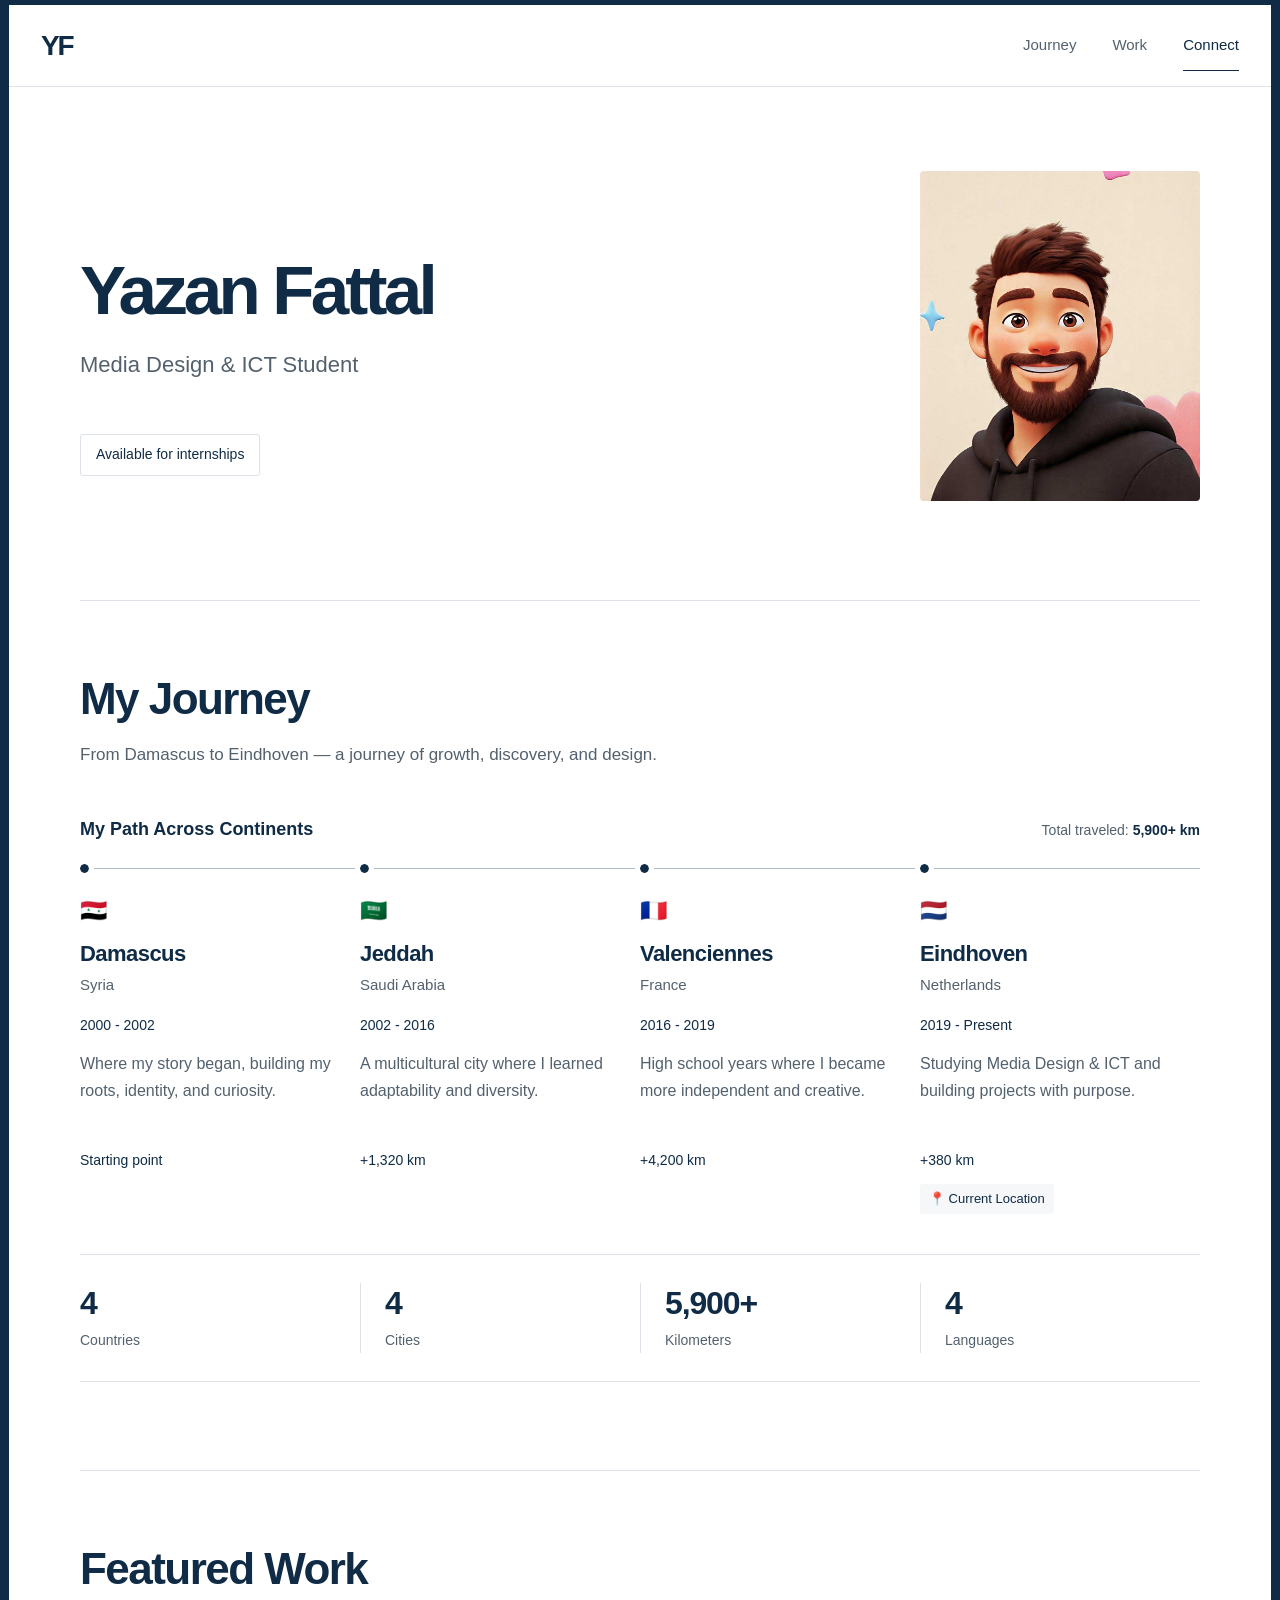
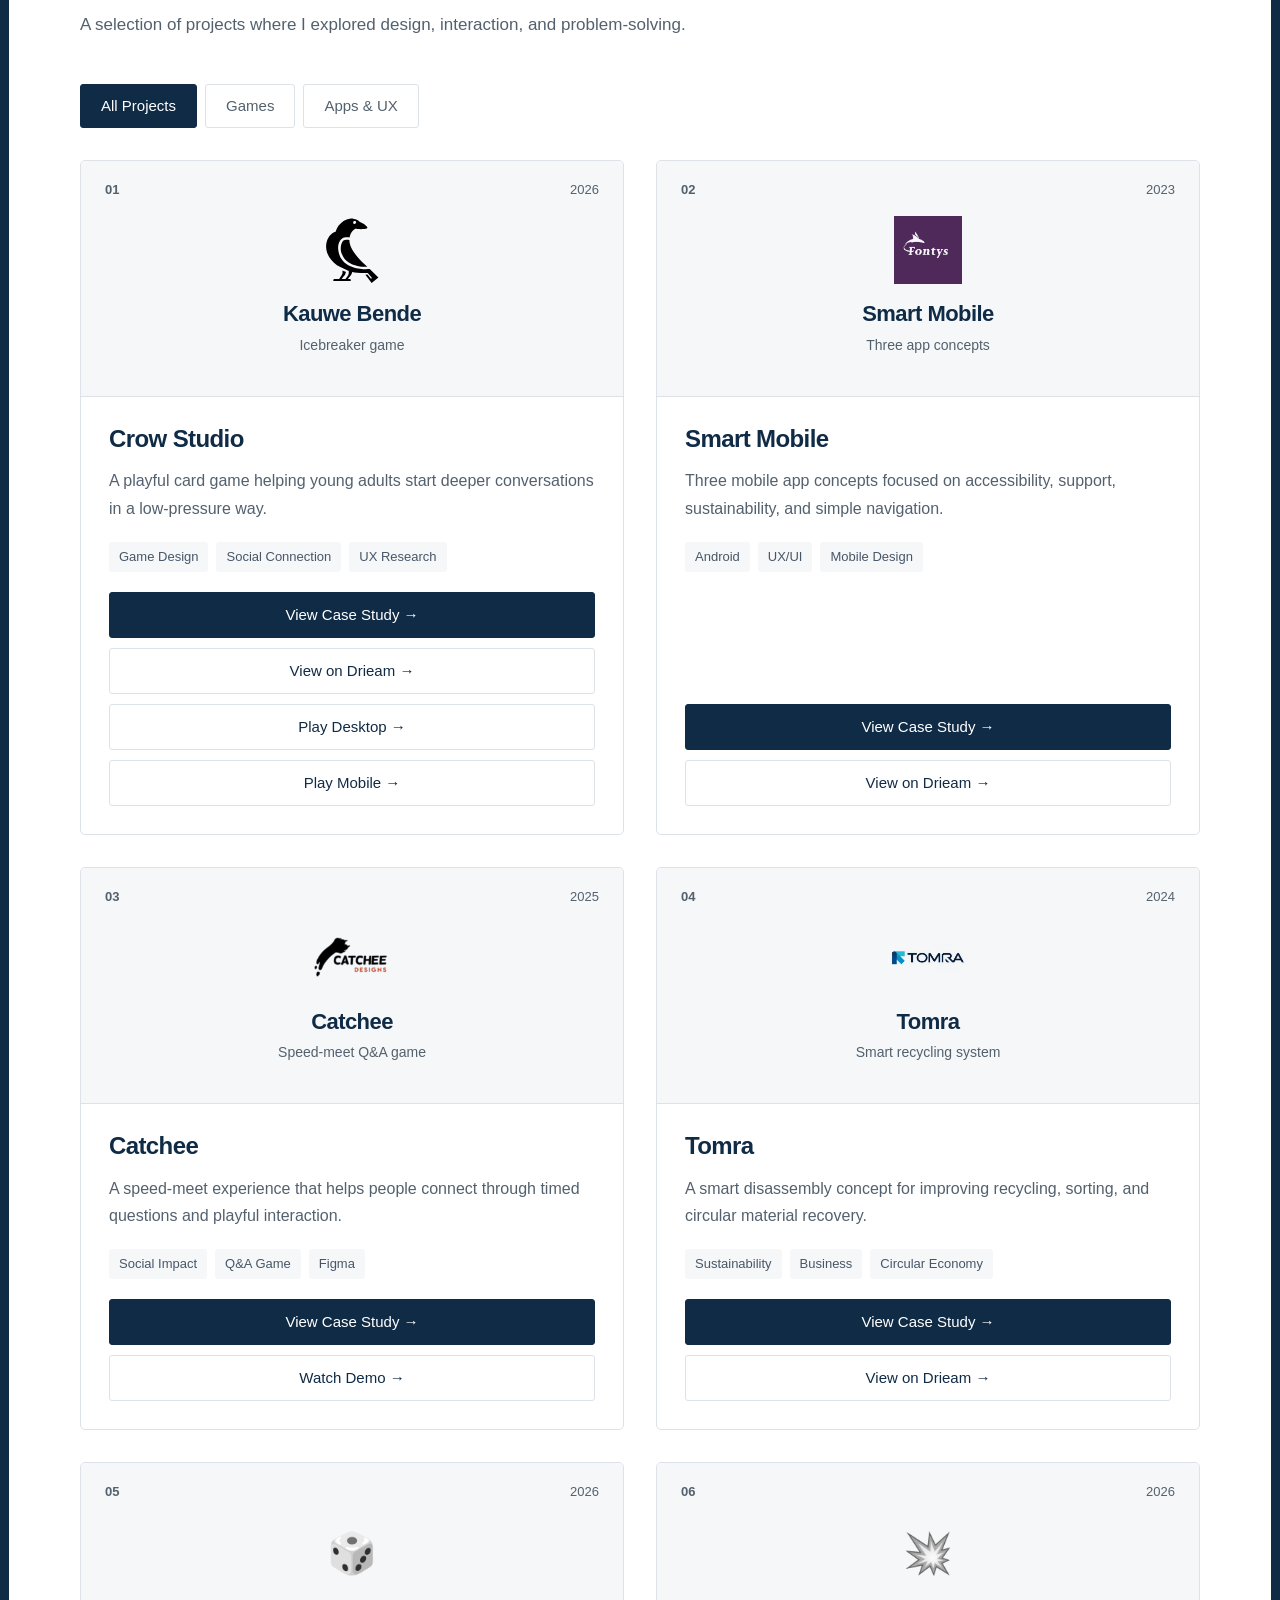
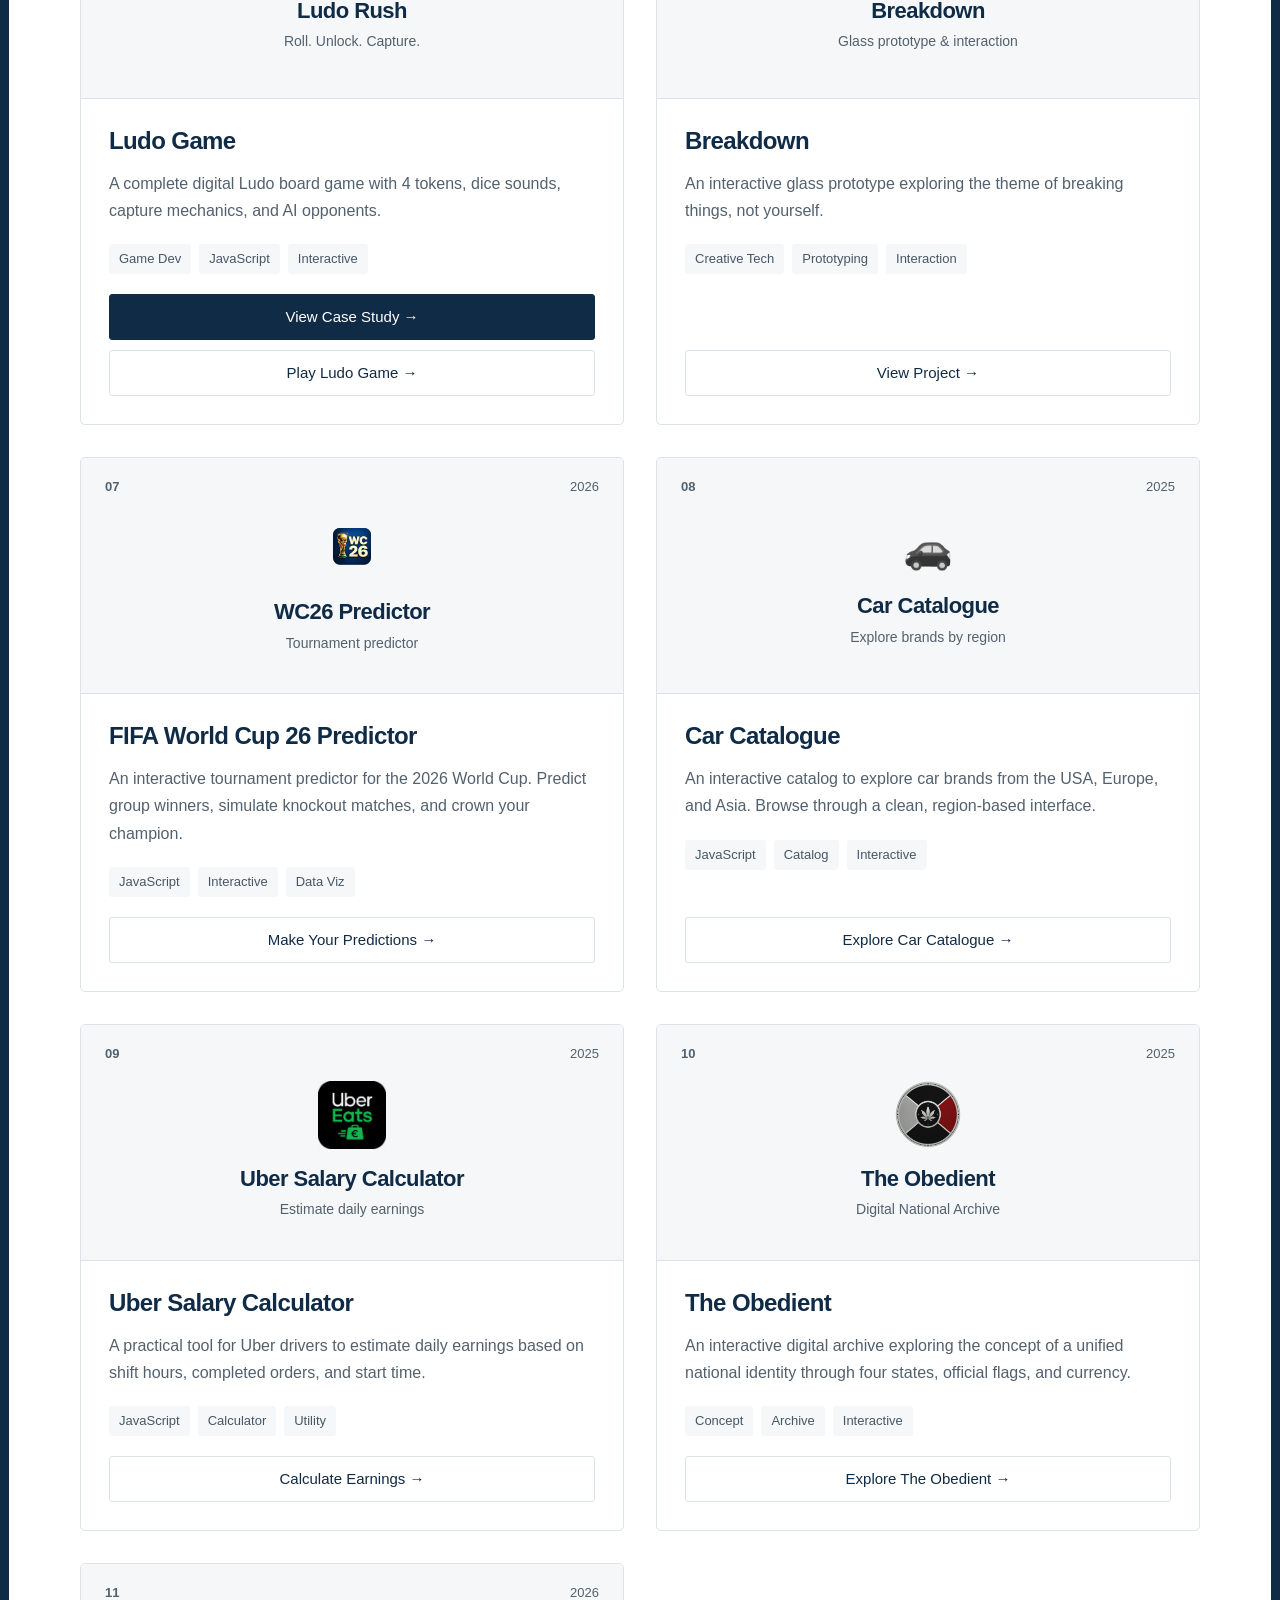
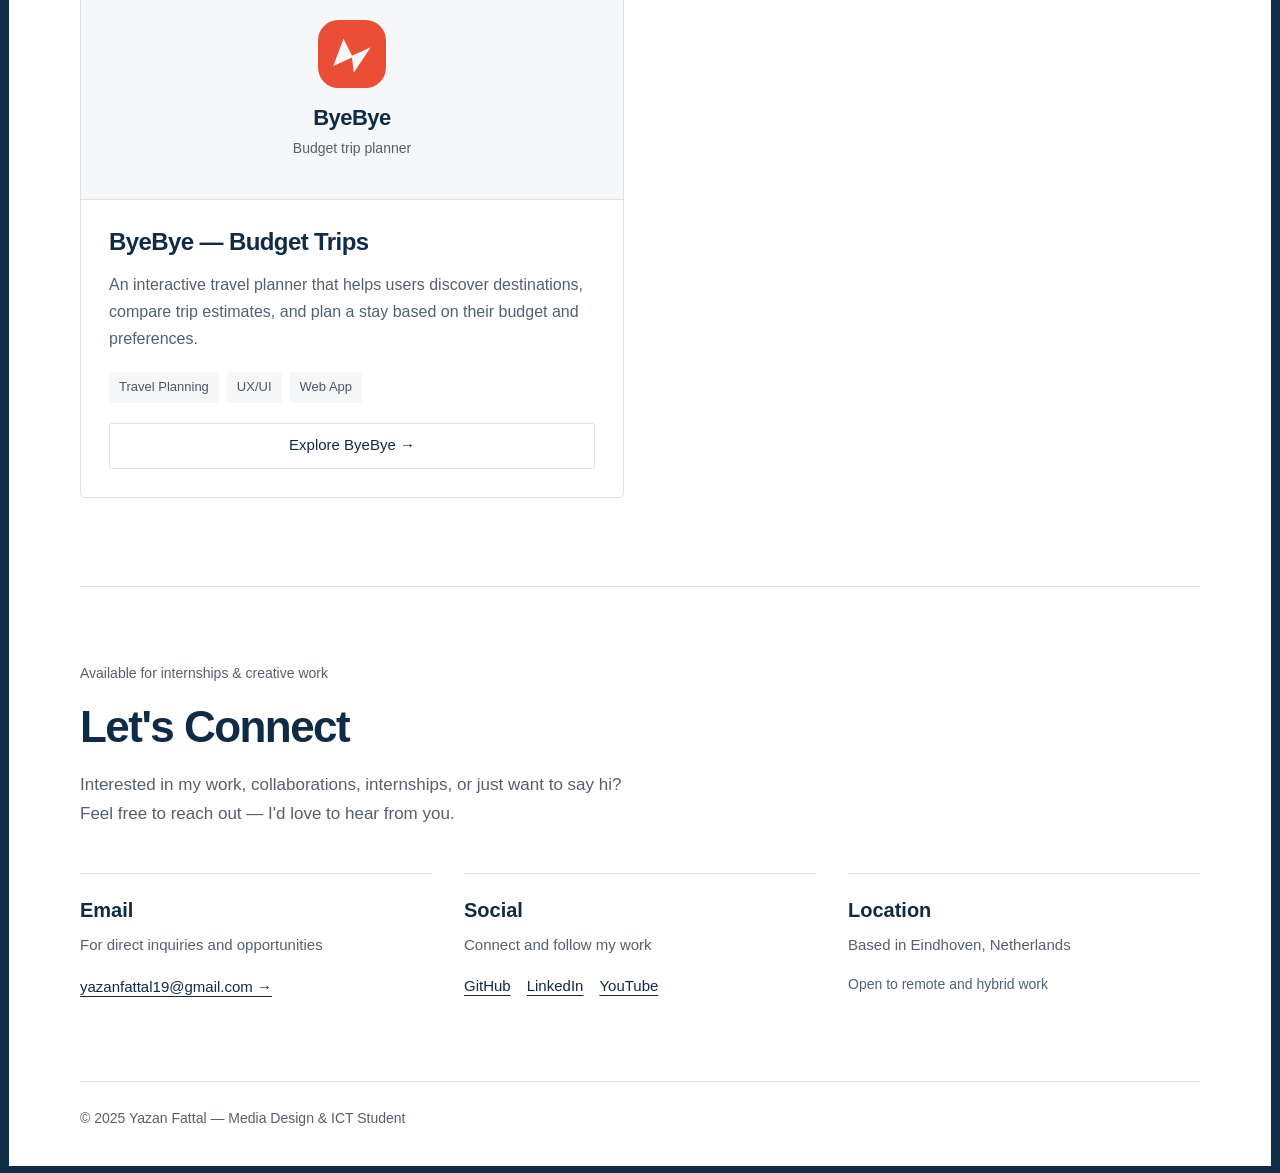
==== commit f37392e9: "Add ByeBye Budget Trips as project 11" ====
--- a/index.html
+++ b/index.html
@@ -337,6 +337,27 @@
             </div>
         </div>
 
+        <!-- PROJECT 11 - BYEBYE BUDGET TRIPS -->
+        <div id="byebye-budget-trips" class="project-card fade-in" data-category="app">
+            <div class="project-number">11</div>
+            <div class="project-year">2026</div>
+            <div class="project-visual project-bg">
+                <img src="byebye-icon.svg" alt="ByeBye travel planner icon" class="project-logo" loading="lazy">
+                <h3>ByeBye</h3>
+                <p>Budget trip planner</p>
+            </div>
+            <div class="project-info">
+                <h3>ByeBye — Budget Trips</h3>
+                <p>An interactive travel planner that helps users discover destinations, compare trip estimates, and plan a stay based on their budget and preferences.</p>
+                <div class="project-tags">
+                    <span>Travel Planning</span>
+                    <span>UX/UI</span>
+                    <span>Web App</span>
+                </div>
+                <a href="https://byebye-budget-trips.agencybyebye.chatgpt.site/" target="_blank" rel="noopener noreferrer" class="external-link-btn">Explore ByeBye →</a>
+            </div>
+        </div>
+
     </div>
 </section>
 
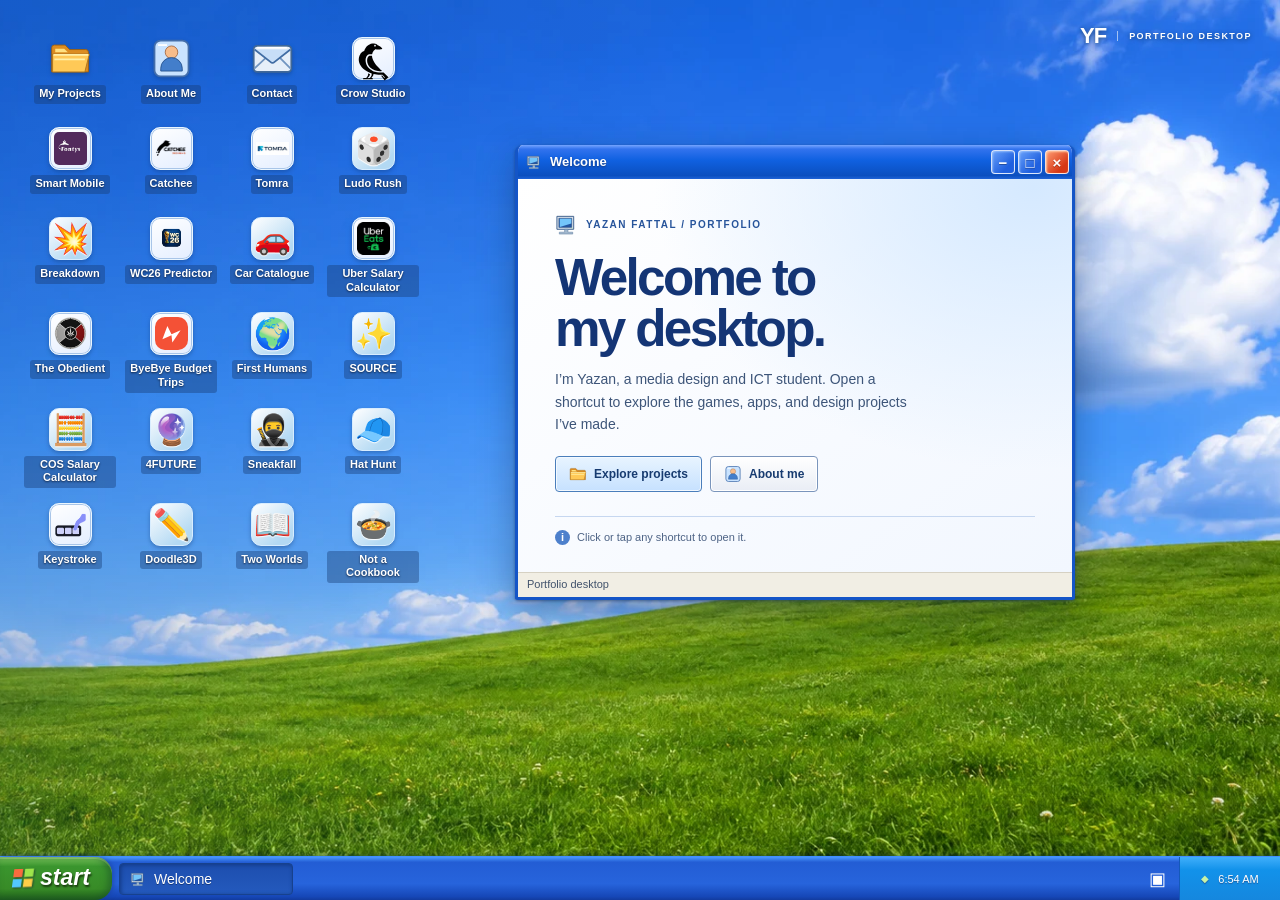
==== commit fe5e0f98: "Redesign portfolio as an interactive XP desktop" ====
--- a/index.html
+++ b/index.html
@@ -1,417 +1,38 @@
-<!DOCTYPE html>
+<!doctype html>
 <html lang="en">
 <head>
-    <meta charset="UTF-8">
-    <meta name="viewport" content="width=device-width, initial-scale=1.0">
-    <meta name="theme-color" content="#102b46">
-    <meta name="description" content="Yazan Fattal — Media Design &amp; ICT Student. Explore my journey, design projects, and interactive work.">
-    <title>Yazan Fattal | Media Design Portfolio</title>
-    <link rel="stylesheet" href="./style.css?v=20261006-navy">
-    <link rel="icon" type="image/svg+xml" href="./favicon.svg">
+<meta charset="utf-8">
+<meta name="viewport" content="width=device-width, initial-scale=1">
+<meta name="description" content="Explore Yazan Fattal’s design, games, and web projects in an interactive retro desktop portfolio.">
+<title>Yazan Fattal | Portfolio Desktop</title>
+<link rel="icon" href="assets/favicon.png">
+<link rel="stylesheet" href="desktop.css">
+<script src="projects.js" defer></script>
+<script src="desktop.js" defer></script>
 </head>
 <body>
-<a class="skip-link" href="#main-content">Skip to content</a>
-<nav aria-label="Main navigation">
-    <div class="nav-container">
-        <a class="logo" href="#top" aria-label="Yazan Fattal, home">YF</a>
-        <ul>
-            <li><a href="#about">Journey</a></li>
-            <li><a href="#projects">Work</a></li>
-            <li><a href="#contact">Connect</a></li>
-        </ul>
-    </div>
-</nav>
-
-<header id="top">
-    <div class="header-content">
-        <div class="profile-wrapper">
-            <img src="./me.JPG" alt="Yazan Fattal" class="profile-pic" width="320" height="380" fetchpriority="high">
-            <div class="profile-glow"></div>
-        </div>
-        <h1>Yazan Fattal</h1>
-        <p>Media Design &amp; ICT Student</p>
-        <div class="header-badge">Available for internships</div>
-    </div>
-</header>
-
-<main id="main-content">
-<section id="about">
-    <h2>My Journey</h2>
-    <p class="section-subtitle">From Damascus to Eindhoven — a journey of growth, discovery, and design.</p>
-
-    <div class="journey-map-container fade-in show">
-        <div class="map-header">
-            <div class="map-title">My Path Across Continents</div>
-            <div class="total-distance">Total traveled: <strong>5,900+ km</strong></div>
-        </div>
-
-        <div class="journey-pins">
-            <!-- Damascus -->
-            <div class="journey-pin">
-                <div class="pin-card">
-                    <div class="pin-flag">🇸🇾</div>
-                    <h3>Damascus</h3>
-                    <p class="pin-country">Syria</p>
-                    <p class="pin-year">2000 - 2002</p>
-                    <p class="pin-description">Where my story began, building my roots, identity, and curiosity.</p>
-                    <div class="pin-distance">Starting point</div>
-                </div>
-            </div>
-
-            <!-- Jeddah -->
-            <div class="journey-pin">
-                <div class="pin-card">
-                    <div class="pin-flag">🇸🇦</div>
-                    <h3>Jeddah</h3>
-                    <p class="pin-country">Saudi Arabia</p>
-                    <p class="pin-year">2002 - 2016</p>
-                    <p class="pin-description">A multicultural city where I learned adaptability and diversity.</p>
-                    <div class="pin-distance">+1,320 km</div>
-                </div>
-            </div>
-
-            <!-- Valenciennes -->
-            <div class="journey-pin">
-                <div class="pin-card">
-                    <div class="pin-flag">🇫🇷</div>
-                    <h3>Valenciennes</h3>
-                    <p class="pin-country">France</p>
-                    <p class="pin-year">2016 - 2019</p>
-                    <p class="pin-description">High school years where I became more independent and creative.</p>
-                    <div class="pin-distance">+4,200 km</div>
-                </div>
-            </div>
-
-            <!-- Eindhoven -->
-            <div class="journey-pin">
-                <div class="pin-card">
-                    <div class="pin-flag">🇳🇱</div>
-                    <h3>Eindhoven</h3>
-                    <p class="pin-country">Netherlands</p>
-                    <p class="pin-year">2019 - Present</p>
-                    <p class="pin-description">Studying Media Design &amp; ICT and building projects with purpose.</p>
-                    <div class="pin-distance">+380 km</div>
-                    <div class="current-badge">📍 Current Location</div>
-                </div>
-            </div>
-        </div>
-
-        <div class="journey-stats">
-            <div class="stat-item"><strong>4</strong><span>Countries</span></div>
-            <div class="stat-item"><strong>4</strong><span>Cities</span></div>
-            <div class="stat-item"><strong>5,900+</strong><span>Kilometers</span></div>
-            <div class="stat-item"><strong>4</strong><span>Languages</span></div>
-        </div>
-    </div>
-</section>
-
-<section id="projects">
-    <h2>Featured Work</h2>
-    <p class="section-subtitle">A selection of projects where I explored design, interaction, and problem-solving.</p>
-
-    <div class="filter-tabs">
-        <button class="filter-btn active" type="button" aria-pressed="true" data-filter="all">All Projects</button>
-        <button class="filter-btn" type="button" aria-pressed="false" data-filter="game">Games</button>
-        <button class="filter-btn" type="button" aria-pressed="false" data-filter="app">Apps &amp; UX</button>
-    </div>
-
-    <div class="projects-grid" id="projects-grid">
-
-        <!-- PROJECT 1 - CROW STUDIO -->
-        <div class="project-card fade-in show" data-category="game">
-            <div class="project-number">01</div>
-            <div class="project-year">2026</div>
-            <div class="project-visual project-bg">
-                <img src="./logo.svg" alt="Crow Studio Logo" class="project-logo" loading="lazy" onerror="this.style.display=&#39;none&#39;">
-                <h3>Kauwe Bende</h3>
-                <p>Icebreaker game</p>
-            </div>
-            <div class="project-info">
-                <h3>Crow Studio</h3>
-                <p>A playful card game helping young adults start deeper conversations in a low-pressure way.</p>
-                <div class="project-tags">
-                    <span>Game Design</span>
-                    <span>Social Connection</span>
-                    <span>UX Research</span>
-                </div>
-                <button onclick="openProjectModal(&#39;crow-studio&#39;)" class="read-more-btn">View Case Study →</button>
-                <a href="https://portfolio.drieam.app/s/GuxUr36X/aPteEujTGkibwbFfhiR2MAy7" target="_blank" rel="noopener noreferrer" class="external-link-btn">View on Drieam →</a>
-                <a href="https://yazanfattal.github.io/kauweBende/" target="_blank" rel="noopener noreferrer" class="external-link-btn">Play Desktop →</a>
-                <a href="https://yazanfattal.github.io/kauweBendeMobileVersion/" target="_blank" rel="noopener noreferrer" class="external-link-btn">Play Mobile →</a>
-            </div>
-        </div>
-
-        <!-- PROJECT 2 - SMART MOBILE -->
-        <div class="project-card fade-in show" data-category="app">
-            <div class="project-number">02</div>
-            <div class="project-year">2023</div>
-            <div class="project-visual project-bg">
-                <img src="./fontys.jpg" alt="Smart Mobile Logo" class="project-logo" loading="lazy" onerror="this.style.display=&#39;none&#39;">
-                <h3>Smart Mobile</h3>
-                <p>Three app concepts</p>
-            </div>
-            <div class="project-info">
-                <h3>Smart Mobile</h3>
-                <p>Three mobile app concepts focused on accessibility, support, sustainability, and simple navigation.</p>
-                <div class="project-tags">
-                    <span>Android</span>
-                    <span>UX/UI</span>
-                    <span>Mobile Design</span>
-                </div>
-                <button onclick="openProjectModal(&#39;smart-mobile&#39;)" class="read-more-btn">View Case Study →</button>
-                <a href="https://portfolio.drieam.app/s/GuxUr36X/JVrign45XBMhA39RpCg93KWe" target="_blank" rel="noopener noreferrer" class="external-link-btn">View on Drieam →</a>
-            </div>
-        </div>
-
-        <!-- PROJECT 3 - CATCHEE -->
-        <div class="project-card fade-in show" data-category="app">
-            <div class="project-number">03</div>
-            <div class="project-year">2025</div>
-            <div class="project-visual project-bg">
-                <img src="./catchee.png" alt="Catchee Logo" class="project-logo" loading="lazy" onerror="this.style.display=&#39;none&#39;">
-                <h3>Catchee</h3>
-                <p>Speed-meet Q&amp;A game</p>
-            </div>
-            <div class="project-info">
-                <h3>Catchee</h3>
-                <p>A speed-meet experience that helps people connect through timed questions and playful interaction.</p>
-                <div class="project-tags">
-                    <span>Social Impact</span>
-                    <span>Q&amp;A Game</span>
-                    <span>Figma</span>
-                </div>
-                <button onclick="openProjectModal(&#39;catchee&#39;)" class="read-more-btn">View Case Study →</button>
-                <a href="https://www.youtube.com/watch?v=tyR4OhImVRY" target="_blank" rel="noopener noreferrer" class="external-link-btn">Watch Demo →</a>
-            </div>
-        </div>
-
-        <!-- PROJECT 4 - TOMRA -->
-        <div class="project-card fade-in show" data-category="app">
-            <div class="project-number">04</div>
-            <div class="project-year">2024</div>
-            <div class="project-visual project-bg">
-                <img src="./tomra.jpeg" alt="Tomra Logo" class="project-logo" loading="lazy" onerror="this.style.display=&#39;none&#39;">
-                <h3>Tomra</h3>
-                <p>Smart recycling system</p>
-            </div>
-            <div class="project-info">
-                <h3>Tomra</h3>
-                <p>A smart disassembly concept for improving recycling, sorting, and circular material recovery.</p>
-                <div class="project-tags">
-                    <span>Sustainability</span>
-                    <span>Business</span>
-                    <span>Circular Economy</span>
-                </div>
-                <button onclick="openProjectModal(&#39;tomra&#39;)" class="read-more-btn">View Case Study →</button>
-                <a href="https://portfolio.drieam.app/s/GuxUr36X/8whNgDeemrG7FMAydgWiW9MG" target="_blank" rel="noopener noreferrer" class="external-link-btn">View on Drieam →</a>
-            </div>
-        </div>
-
-        <!-- PROJECT 5 - LUDO GAME -->
-        <div class="project-card fade-in" data-category="game">
-            <div class="project-number">05</div>
-            <div class="project-year">2026</div>
-            <div class="project-visual project-bg">
-                <div class="project-emoji">🎲</div>
-                <h3>Ludo Rush</h3>
-                <p>Roll. Unlock. Capture.</p>
-            </div>
-            <div class="project-info">
-                <h3>Ludo Game</h3>
-                <p>A complete digital Ludo board game with 4 tokens, dice sounds, capture mechanics, and AI opponents.</p>
-                <div class="project-tags">
-                    <span>Game Dev</span>
-                    <span>JavaScript</span>
-                    <span>Interactive</span>
-                </div>
-                <button onclick="openProjectModal(&#39;ludo-game&#39;)" class="read-more-btn">View Case Study →</button>
-                <a href="https://yazanfattal.github.io/ludo-game/?v=3" target="_blank" rel="noopener noreferrer" class="external-link-btn">Play Ludo Game →</a>
-            </div>
-        </div>
-
-        <!-- PROJECT 6 - BREAKDOWN -->
-        <div class="project-card fade-in" data-category="game">
-            <div class="project-number">06</div>
-            <div class="project-year">2026</div>
-            <div class="project-visual project-bg">
-                <div class="project-emoji">💥</div>
-                <h3>Breakdown</h3>
-                <p>Glass prototype &amp; interaction</p>
-            </div>
-            <div class="project-info">
-                <h3>Breakdown</h3>
-                <p>An interactive glass prototype exploring the theme of breaking things, not yourself.</p>
-                <div class="project-tags">
-                    <span>Creative Tech</span>
-                    <span>Prototyping</span>
-                    <span>Interaction</span>
-                </div>
-                <a href="https://yazanfattal.github.io/breakdown/" target="_blank" rel="noopener noreferrer" class="external-link-btn">View Project →</a>
-            </div>
-        </div>
-
-        <!-- PROJECT 7 - WC26 PREDICTOR -->
-        <div class="project-card fade-in" data-category="game">
-            <div class="project-number">07</div>
-            <div class="project-year">2026</div>
-            <div class="project-visual project-bg">
-                <img src="./wk.png" alt="World Cup Logo" class="project-logo" loading="lazy" onerror="this.style.display=&#39;none&#39;; this.nextElementSibling.style.display=&#39;block&#39;">
-                <div class="project-emoji" style="display: none;">🏆</div>
-                <h3>WC26 Predictor</h3>
-                <p>Tournament predictor</p>
-            </div>
-            <div class="project-info">
-                <h3>FIFA World Cup 26 Predictor</h3>
-                <p>An interactive tournament predictor for the 2026 World Cup. Predict group winners, simulate knockout matches, and crown your champion.</p>
-                <div class="project-tags">
-                    <span>JavaScript</span>
-                    <span>Interactive</span>
-                    <span>Data Viz</span>
-                </div>
-                <a href="https://yazanfattal.github.io/wc26-predictor/" target="_blank" rel="noopener noreferrer" class="external-link-btn">Make Your Predictions →</a>
-            </div>
-        </div>
-
-        <!-- PROJECT 8 - CAR CATALOGUE (NEW) -->
-        <div class="project-card fade-in" data-category="app">
-            <div class="project-number">08</div>
-            <div class="project-year">2025</div>
-            <div class="project-visual project-bg">
-                <div class="project-emoji">🚗</div>
-                <h3>Car Catalogue</h3>
-                <p>Explore brands by region</p>
-            </div>
-            <div class="project-info">
-                <h3>Car Catalogue</h3>
-                <p>An interactive catalog to explore car brands from the USA, Europe, and Asia. Browse through a clean, region-based interface.</p>
-                <div class="project-tags">
-                    <span>JavaScript</span>
-                    <span>Catalog</span>
-                    <span>Interactive</span>
-                </div>
-                <a href="https://yazanfattal.github.io/car-catalogue/" target="_blank" rel="noopener noreferrer" class="external-link-btn">Explore Car Catalogue →</a>
-            </div>
-        </div>
-
-
-        <!-- PROJECT 9 - UBER SALARY CALCULATOR -->
-        <div class="project-card fade-in" data-category="app">
-            <div class="project-number">09</div>
-            <div class="project-year">2025</div>
-            <div class="project-visual project-bg">
-                <img src="uber-icon.png" alt="Uber Salary Calculator Icon" class="project-logo" loading="lazy">
-                <h3>Uber Salary Calculator</h3>
-                <p>Estimate daily earnings</p>
-            </div>
-            <div class="project-info">
-                <h3>Uber Salary Calculator</h3>
-                <p>A practical tool for Uber drivers to estimate daily earnings based on shift hours, completed orders, and start time.</p>
-                <div class="project-tags">
-                    <span>JavaScript</span>
-                    <span>Calculator</span>
-                    <span>Utility</span>
-                </div>
-                <a href="https://yazanfattal.github.io/uber-salary-calculator/" target="_blank" rel="noopener noreferrer" class="external-link-btn">Calculate Earnings →</a>
-            </div>
-        </div>
-
-        <!-- PROJECT 10 - THE OBEDIENT (NEW) -->
-        <div class="project-card fade-in" data-category="app">
-            <div class="project-number">10</div>
-            <div class="project-year">2025</div>
-            <div class="project-visual project-bg">
-                <img src="the-obedient-preview.png" alt="The Obedient Logo" class="project-logo" loading="lazy" onerror="this.style.display='none'; this.nextElementSibling.style.display='block'">
-                <div class="project-emoji" style="display: none;">🏛️</div>
-                <h3>The Obedient</h3>
-                <p>Digital National Archive</p>
-            </div>
-            <div class="project-info">
-                <h3>The Obedient</h3>
-                <p>An interactive digital archive exploring the concept of a unified national identity through four states, official flags, and currency.</p>
-                <div class="project-tags">
-                    <span>Concept</span>
-                    <span>Archive</span>
-                    <span>Interactive</span>
-                </div>
-                <a href="https://yazanfattal.github.io/the-obedient/" target="_blank" rel="noopener noreferrer" class="external-link-btn">Explore The Obedient →</a>
-            </div>
-        </div>
-
-        <!-- PROJECT 11 - BYEBYE BUDGET TRIPS -->
-        <div id="byebye-budget-trips" class="project-card fade-in" data-category="app">
-            <div class="project-number">11</div>
-            <div class="project-year">2026</div>
-            <div class="project-visual project-bg">
-                <img src="byebye-icon.svg" alt="ByeBye travel planner icon" class="project-logo" loading="lazy">
-                <h3>ByeBye</h3>
-                <p>Budget trip planner</p>
-            </div>
-            <div class="project-info">
-                <h3>ByeBye — Budget Trips</h3>
-                <p>An interactive travel planner that helps users discover destinations, compare trip estimates, and plan a stay based on their budget and preferences.</p>
-                <div class="project-tags">
-                    <span>Travel Planning</span>
-                    <span>UX/UI</span>
-                    <span>Web App</span>
-                </div>
-                <a href="https://byebye-budget-trips.agencybyebye.chatgpt.site/" target="_blank" rel="noopener noreferrer" class="external-link-btn">Explore ByeBye →</a>
-            </div>
-        </div>
-
-    </div>
-</section>
-
-<section id="contact" class="contact-section">
-    <div class="contact-container">
-        <div class="contact-header">
-            <span class="contact-badge">Available for internships &amp; creative work</span>
-            <h2>Let's Connect</h2>
-            <p>Interested in my work, collaborations, internships, or just want to say hi?<br>Feel free to reach out — I'd love to hear from you.</p>
-        </div>
-
-        <div class="contact-methods">
-            <div class="contact-method">
-                <div class="method-icon">📧</div>
-                <h3>Email</h3>
-                <p>For direct inquiries and opportunities</p>
-                <a href="mailto:yazanfattal19@gmail.com" class="method-link">yazanfattal19@gmail.com →</a>
-            </div>
-
-            <div class="contact-method">
-                <div class="method-icon">💬</div>
-                <h3>Social</h3>
-                <p>Connect and follow my work</p>
-                <div class="social-icons">
-                    <a href="https://github.com/YazanFattal" target="_blank" rel="noopener noreferrer" class="social-icon-link">GitHub</a>
-                    <a href="https://linkedin.com/in/yazan-fattal-8b25b21b9" target="_blank" rel="noopener noreferrer" class="social-icon-link">LinkedIn</a>
-                    <a href="https://youtube.com/@Yazan.Design" target="_blank" rel="noopener noreferrer" class="social-icon-link">YouTube</a>
-                </div>
-            </div>
-
-            <div class="contact-method">
-                <div class="method-icon">📍</div>
-                <h3>Location</h3>
-                <p>Based in Eindhoven, Netherlands</p>
-                <span class="location-note">Open to remote and hybrid work</span>
-            </div>
-        </div>
-
-        <div class="contact-footer">
-            <p>© 2025 Yazan Fattal — Media Design &amp; ICT Student</p>
-        </div>
-    </div>
-</section>
-
+<main id="workspace" aria-label="Portfolio desktop">
+  <div class="desktop-mark" aria-hidden="true">YF<span>PORTFOLIO DESKTOP</span></div>
+  <nav id="shortcuts" aria-label="Desktop shortcuts"></nav>
+  <div id="windows"></div>
 </main>
-
-<!-- Modal -->
-<div id="projectModal" class="modal" role="dialog" aria-modal="true" aria-labelledby="modal-title" aria-hidden="true" tabindex="-1">
-    <div class="modal-content">
-        <button type="button" class="close-modal" aria-label="Close case study">×</button>
-        <div id="modal-body"></div>
-    </div>
-</div>
-
-<script src="./script.js?v=20261006-navy"></script>
+<aside id="start-menu" aria-label="Start menu" hidden>
+  <header><img src="assets/me.JPG" alt=""><strong>Yazan Fattal</strong></header>
+  <div class="start-links">
+    <div><button data-open="projects" class="start-primary"><span data-icon="folder"></span><span><b>My Projects</b><small>Browse the complete portfolio</small></span></button>
+    <button data-open="welcome"><span data-icon="computer"></span><span><b>Welcome</b><small>Go back to the desktop guide</small></span></button></div>
+    <div><button data-open="about"><span data-icon="person"></span>About me</button>
+    <button data-open="contact"><span data-icon="mail"></span>Contact</button>
+    <a href="https://github.com/YazanFattal" target="_blank" rel="noopener noreferrer"><span data-icon="web"></span>GitHub ↗</a></div>
+  </div>
+  <footer><button id="hide-windows"><span aria-hidden="true">▣</span> Show desktop</button></footer>
+</aside>
+<footer id="taskbar">
+  <button id="start" aria-expanded="false" aria-controls="start-menu" title="Open Start menu"><span class="flag" aria-hidden="true"><i></i><i></i><i></i><i></i></span>start</button>
+  <div id="tasks" aria-label="Open windows"></div>
+  <button id="desktop-toggle" aria-label="Show desktop" title="Show desktop">▣</button>
+  <div class="tray"><span aria-hidden="true" class="tray-light">◆</span><time id="clock"></time></div>
+</footer>
+<noscript><p class="noscript">Enable JavaScript to explore this interactive portfolio.</p></noscript>
 </body>
 </html>
--- a/desktop.css
+++ b/desktop.css
@@ -0,0 +1,19 @@
+:root{font:14px Tahoma,"Segoe UI",sans-serif;color:#14294e;--bar:44px;--ink:#122951;--cream:#f1eee4;--blue:#0654ca;--rule:#c6d4eb}*{box-sizing:border-box}html,body{margin:0;width:100%;height:100%;overflow:hidden}body{background:#3579c5}button,input{font:inherit}button,a{-webkit-tap-highlight-color:transparent}button{cursor:pointer}button:focus-visible,a:focus-visible,input:focus-visible{outline:2px solid #f1ba3e;outline-offset:2px}a{color:#1247a0}button:disabled{cursor:default;opacity:.6}[hidden]{display:none!important}
+#workspace{position:relative;height:calc(100dvh - var(--bar) - env(safe-area-inset-bottom));min-height:0;overflow:hidden;isolation:isolate;background:linear-gradient(100deg,#09396b27,transparent 52%),#3b87da url("assets/hills.webp") 50% 60%/cover no-repeat}
+.desktop-mark{position:absolute;top:23px;right:28px;display:flex;align-items:center;gap:11px;color:#fff;text-shadow:0 1px 4px #163f79;font-size:22px;font-weight:bold;letter-spacing:-1px}.desktop-mark span{font-size:9px;letter-spacing:.16em;padding-left:11px;border-left:1px solid #ffffff91}
+#shortcuts{position:absolute;inset:28px auto 8px 18px;display:grid;grid-template-columns:repeat(4,98px);align-content:start;gap:4px 3px;max-width:calc(100% - 24px);overflow:auto;scrollbar-width:thin;overscroll-behavior:contain;padding:3px}
+.shortcut{width:100%;min-height:86px;padding:5px 2px 4px;border:1px solid transparent;border-radius:5px;background:none;color:white;display:flex;align-items:center;flex-direction:column;justify-content:start;gap:5px;position:relative}
+.shortcut:hover,.shortcut:focus-visible{background:#1248a866;border-color:#b7dbffb0}.shortcut-label{display:block;max-width:100%;font-size:11px;line-height:1.24;overflow-wrap:break-word;padding:2px 5px 3px;border-radius:3px;background:#163b7269;text-shadow:0 1px 2px #122749;font-weight:700}.shortcut .icon{filter:drop-shadow(0 2px 2px #0c32665e)}.icon{display:inline-grid;place-items:center;width:43px;height:43px;flex:none;vertical-align:middle;line-height:1}.icon svg{width:100%;height:100%}.icon-logo{padding:4px;border:1px solid #eaf6ff;border-radius:10px;background:linear-gradient(155deg,#fff,#e4eeff);box-shadow:inset 0 0 0 1px #a8c5e8}.icon-logo img{display:block;width:100%;height:100%;object-fit:contain;border-radius:5px}.icon-emoji{font:30px "Segoe UI Emoji",sans-serif;border:1px solid #d8edff;border-radius:10px;background:linear-gradient(140deg,#ffffff,#b3d9f3 80%);text-shadow:0 1px 1px #fff}
+#taskbar{height:calc(var(--bar) + env(safe-area-inset-bottom));padding-bottom:env(safe-area-inset-bottom);display:flex;position:relative;z-index:10002;align-items:stretch;gap:7px;background:linear-gradient(#4897ff 0%,#235dd4 12%,#2764dc 62%,#1647b7 92%,#123b9f);border-top:1px solid #408eff;color:white;box-shadow:0 -1px 3px #0c37654d}
+#start{width:112px;flex:none;color:white;border:0;border-radius:0 17px 17px 0;background:linear-gradient(#79c65a,#3a952e 22%,#388b27 74%,#1d5c1c);box-shadow:inset -4px 0 7px #194e2787,inset 0 2px #c1e69b7d,2px 0 5px #173b928c;font:bold italic 23px Tahoma,sans-serif;text-shadow:1px 2px 2px #17380e;display:flex;align-items:center;justify-content:center;gap:7px;padding:0 9px 2px 0}#start:hover,#start[aria-expanded=true]{filter:brightness(1.13)}.flag{display:grid;grid-template-columns:9px 9px;grid-template-rows:8px 8px;gap:2px;transform:skewY(-10deg) rotate(8deg);filter:drop-shadow(1px 1px 1px #25462d)}.flag i:nth-child(1){background:#f96b3e}.flag i:nth-child(2){background:#9ee54b}.flag i:nth-child(3){background:#53c8ff}.flag i:nth-child(4){background:#ffce48}
+#tasks{display:flex;flex:1;min-width:0;gap:5px;align-items:center;overflow:auto;scrollbar-width:none}.task{display:flex;gap:7px;align-items:center;color:white;text-align:left;text-shadow:0 1px #13387f;white-space:nowrap;width:clamp(103px,17vw,174px);height:32px;padding:3px 9px;border:1px solid #2364c5;border-radius:4px;background:linear-gradient(#4c91ef,#2c6fda);box-shadow:inset 0 1px #93c5ff7a;flex:none}.task .icon{width:18px;height:18px;font-size:13px;padding:1px;border-radius:4px}.task span:last-child{overflow:hidden;text-overflow:ellipsis}.task[aria-pressed=true]{background:linear-gradient(#1d4eae,#245abd);border-color:#17418d;box-shadow:inset 1px 1px 4px #123983}.task:hover{filter:brightness(1.12)}#desktop-toggle{align-self:center;width:30px;height:30px;border:0;background:transparent;color:white;font-size:18px;border-radius:3px}#desktop-toggle:hover{background:#6ea3f7}.tray{display:flex;gap:9px;align-items:center;justify-content:center;min-width:101px;padding:0 12px;border-left:1px solid #1459b9;background:linear-gradient(#40affb,#1292ea 30%,#1587de);font-size:11px;text-shadow:0 1px 1px #1b589d;white-space:nowrap}.tray-light{color:#c7f2a7;font-size:10px}
+#start-menu{position:fixed;bottom:calc(var(--bar) + env(safe-area-inset-bottom));left:0;z-index:10003;width:min(379px,100vw - 8px);border:2px solid #0c4eb9;border-radius:9px 9px 2px 2px;overflow:hidden;box-shadow:4px 5px 20px #0a214d7a;background:white}#start-menu header{display:flex;align-items:center;gap:10px;padding:10px 12px;color:white;background:linear-gradient(#367de4,#1855c5 25%,#2369db);text-shadow:0 1px #13419a;font-size:16px;border-bottom:2px solid #f1b94c}#start-menu header img{width:40px;height:40px;object-fit:cover;border:2px solid white;border-radius:5px}.start-links{display:grid;grid-template-columns:1.12fr 1fr}.start-links>div{padding:8px 5px}.start-links>div+div{background:#e4edfc;border-left:1px solid #b2ccf3}.start-links button,.start-links a{width:100%;display:flex;gap:7px;align-items:center;text-align:left;text-decoration:none;color:#133566;border:0;background:none;padding:8px 5px;font-size:12px}.start-links button:hover,.start-links a:hover{background:#245fc3;color:white}.start-links small{display:block;line-height:1.3;font-size:10px;margin-top:3px}.start-links .icon{width:28px;height:28px}#start-menu footer{display:flex;justify-content:flex-end;background:linear-gradient(#3b8aee,#205ac9);padding:5px}#hide-windows{color:white;background:none;border:0;padding:5px 8px;font-size:12px}#hide-windows:hover{background:#1448a7}
+#windows{position:absolute;inset:0;pointer-events:none}.window{position:absolute;pointer-events:auto;display:flex;flex-direction:column;min-width:0;overflow:hidden;border:3px solid #1455c7;border-top:0;border-radius:8px 8px 3px 3px;background:var(--cream);box-shadow:0 12px 37px #0a274e63,0 1px 3px #1532618f;max-height:100%}.window:not(.is-active){border-color:#5681ca}.window:not(.is-active) .titlebar{background:linear-gradient(#86a9ed,#587fc7 36%,#658ad2)}.titlebar{min-height:34px;display:flex;align-items:center;justify-content:space-between;gap:7px;color:white;background:linear-gradient(#74a4ff 0%,#3273ee 12%,#1061e1 44%,#0b4fbf 90%,#1e63d7);padding:3px 3px 3px 7px;text-shadow:0 1px 2px #153c81;user-select:none;touch-action:none}.titlebar h2{display:flex;min-width:0;align-items:center;gap:7px;font-size:13px;line-height:1.1;margin:0;white-space:nowrap;overflow:hidden}.titlebar h2 .icon{width:18px;height:18px;font-size:13px;padding:1px;border-radius:4px}.titlebar h2 span:last-child{overflow:hidden;text-overflow:ellipsis}.window-controls{display:flex;gap:3px;flex:none}.window-controls button{border:1px solid #ffffffce;background:linear-gradient(135deg,#68a0fb,#1f60df 72%);box-shadow:inset 1px 1px 2px #afd0ffad;color:white;width:24px;height:24px;border-radius:4px;font:bold 15px Arial,sans-serif;display:grid;place-items:center;padding:0;text-shadow:0 1px #214da3}.window-controls button:hover{filter:brightness(1.19)}.window-controls .close{background:linear-gradient(135deg,#ff9c73,#d63815 74%);box-shadow:inset 1px 1px 2px #ffc8a3;text-shadow:0 1px #a42e13}.window-body{min-height:0;overflow:auto;background:#fff;overscroll-behavior:contain;color:var(--ink);flex:1 1 auto}.window-status{font-size:11px;line-height:1.25;min-height:25px;display:flex;gap:5px;align-items:center;border-top:1px solid #d6d1c3;background:#f1eee4;color:#41526b;padding:5px 9px}.window.is-max{inset:0!important;width:100%!important;height:100%!important;border-radius:0}.window.is-max .titlebar{cursor:default}
+.welcome-body{padding:34px 37px 27px;background:radial-gradient(ellipse at 93% 2%,#d5e9ff 0,transparent 52%),linear-gradient(145deg,#fff,#f2f7ff)}.welcome-kicker{display:flex;align-items:center;gap:8px;font-size:10px;letter-spacing:.15em;font-weight:bold;color:#27549b;margin:0 0 17px}.welcome-kicker .icon{width:23px;height:23px}.welcome-body h1{font-family:"Trebuchet MS",Tahoma,sans-serif;letter-spacing:-.052em;color:#143575;font-size:clamp(32px,4vw,54px);line-height:.99;margin:0 0 14px}.welcome-body>p:not(.welcome-kicker){font-size:14px;line-height:1.6;max-width:360px;margin:0 0 20px;color:#3d5579}.actions{display:flex;gap:8px;flex-wrap:wrap}.xp-button{display:inline-flex;align-items:center;justify-content:center;gap:7px;min-height:36px;padding:7px 13px;border:1px solid #7a95bc;border-radius:4px;background:linear-gradient(#fff,#e9edf5);box-shadow:inset 0 0 0 1px #fff;color:#173b70;text-decoration:none;font-weight:bold;font-size:12px}.xp-button:hover{background:#e2efff;border-color:#3475d0}.xp-button.primary{background:linear-gradient(#e8f4ff,#c6e1ff);border-color:#4a7ebb;box-shadow:inset 0 0 0 1px #f3f9ff}.xp-button .icon{width:18px;height:18px}.welcome-note{margin-top:24px;border-top:1px solid #c6d7f0;padding-top:13px;color:#4d6385;font-size:11px;display:flex;align-items:center;gap:7px}.welcome-note b{font-family:Arial,sans-serif;display:grid;place-items:center;color:white;background:#4d80cc;border-radius:50%;width:15px;height:15px;font-size:11px}
+.explorer{display:flex;flex-direction:column;min-height:0;height:100%;overflow:auto}.explorer-toolbar{display:flex;align-items:center;gap:9px;flex-wrap:wrap;padding:9px 10px;background:#f0ede3;border-bottom:1px solid #d2c9b8;font-size:12px}.explorer-toolbar label{display:flex;flex:1;gap:7px;align-items:center}.explorer-toolbar input{border:1px solid #91a8ca;min-height:31px;min-width:0;width:100%;padding:4px 8px;color:#14294e;background:white}.filters{display:flex;gap:3px}.filters button{font-size:11px;border:1px solid transparent;border-radius:3px;color:#203d70;background:none;min-height:29px;padding:2px 7px}.filters button:hover,.filters button[aria-pressed=true]{background:#dbeaff;border-color:#9cbde7}.explorer-items{display:grid;grid-template-columns:repeat(auto-fill,minmax(177px,1fr));align-content:start;gap:4px;padding:12px}.explorer-item{display:flex;align-items:center;gap:8px;text-align:left;min-height:57px;padding:5px;border:1px solid transparent;border-radius:4px;background:none;color:#1a3564}.explorer-item:hover,.explorer-item:focus-visible{background:#e9f2ff;border-color:#b3cced}.explorer-item .icon{width:35px;height:35px;font-size:24px}.explorer-item b{display:block;font-size:12px}.explorer-item small{font-size:11px;color:#4c6484}.empty{padding:8px;color:#4b6484;margin:0;font-size:13px}
+.project,.plain-page{padding:clamp(17px,4vw,28px);line-height:1.55}.project-lead{display:flex;align-items:center;gap:14px}.project-lead>.icon{width:61px;height:61px;font-size:42px}.project-kicker{font-size:10px;letter-spacing:.11em;text-transform:uppercase;font-weight:bold;color:#4c648c}.project h3,.plain-page h3{font:700 27px/1.15 "Trebuchet MS",Tahoma,sans-serif;color:#153974;margin:2px 0 0;letter-spacing:-.025em}.project p,.plain-page p{margin:13px 0}.project .tags{list-style:none;display:flex;gap:5px;flex-wrap:wrap;padding:0;margin:12px 0 18px}.tags li{padding:2px 7px;border:1px solid #d3e1f7;border-radius:3px;background:#edf4fe;color:#375781;font-size:11px}.project details{margin:15px 0 4px;border-top:1px solid var(--rule);padding-top:12px}.project summary{color:#1d4d93;font-weight:bold;cursor:pointer}.project dl{margin:9px 0 0}.project dt{font-weight:bold}.project dd{margin:3px 0 10px}.about-intro{display:flex;gap:15px;align-items:center}.about-intro img{width:71px;height:71px;border:2px solid #bdd6fa;border-radius:7px;object-fit:cover}.journey{display:grid;grid-template-columns:repeat(2,1fr);gap:8px;padding:0;list-style:none}.journey li{padding:8px;border:1px solid #d5e4fa;border-radius:4px;background:#f5f9ff}.journey b,.journey small{display:block}.plain-page .actions{margin-top:14px}.demo-frame{width:100%;height:100%;min-height:320px;border:0;display:block}.demo-body{height:100%;display:flex;flex-direction:column}.demo-body .demo-frame{flex:1}.demo-body .demo-toolbar{padding:6px 8px;background:#f1eee4;border-bottom:1px solid #d6d1c3}.demo-body .demo-toolbar a{font-size:11px}
+.noscript{position:fixed;inset:1rem auto auto 1rem;background:#fff;padding:12px}
+@media(max-width:990px){#shortcuts{grid-template-columns:repeat(3,94px)}}
+@media(max-width:700px){#workspace{background-position:55% center}.desktop-mark{top:11px;right:14px;font-size:16px}.desktop-mark span{font-size:8px}#shortcuts{inset:39px 5px 4px;max-width:none;grid-template-columns:repeat(4,minmax(0,1fr));gap:3px;padding:3px 4px}.shortcut{min-height:78px}.shortcut .icon{width:39px;height:39px}.shortcut-label{font-size:10px}.window{border-width:2px;border-top:0}.welcome-body{padding:24px 20px 20px}#start{width:87px;font-size:20px}.tray{min-width:65px;padding:0 7px}.tray-light{display:none}#taskbar{gap:4px}#desktop-toggle{width:24px;padding:0}.task{width:114px}.explorer-items{grid-template-columns:repeat(auto-fill,minmax(134px,1fr));padding:7px}.project-lead>.icon{width:49px;height:49px;font-size:33px}.project h3{font-size:23px}}
+@media(max-width:350px){#shortcuts{grid-template-columns:repeat(3,minmax(0,1fr))}.tray{min-width:57px}.journey{grid-template-columns:1fr}}
+@media(prefers-reduced-motion:no-preference){.window{animation:arrive .12s ease-out}@keyframes arrive{from{opacity:.65;transform:translateY(4px)}to{opacity:1;transform:translateY(0)}}}
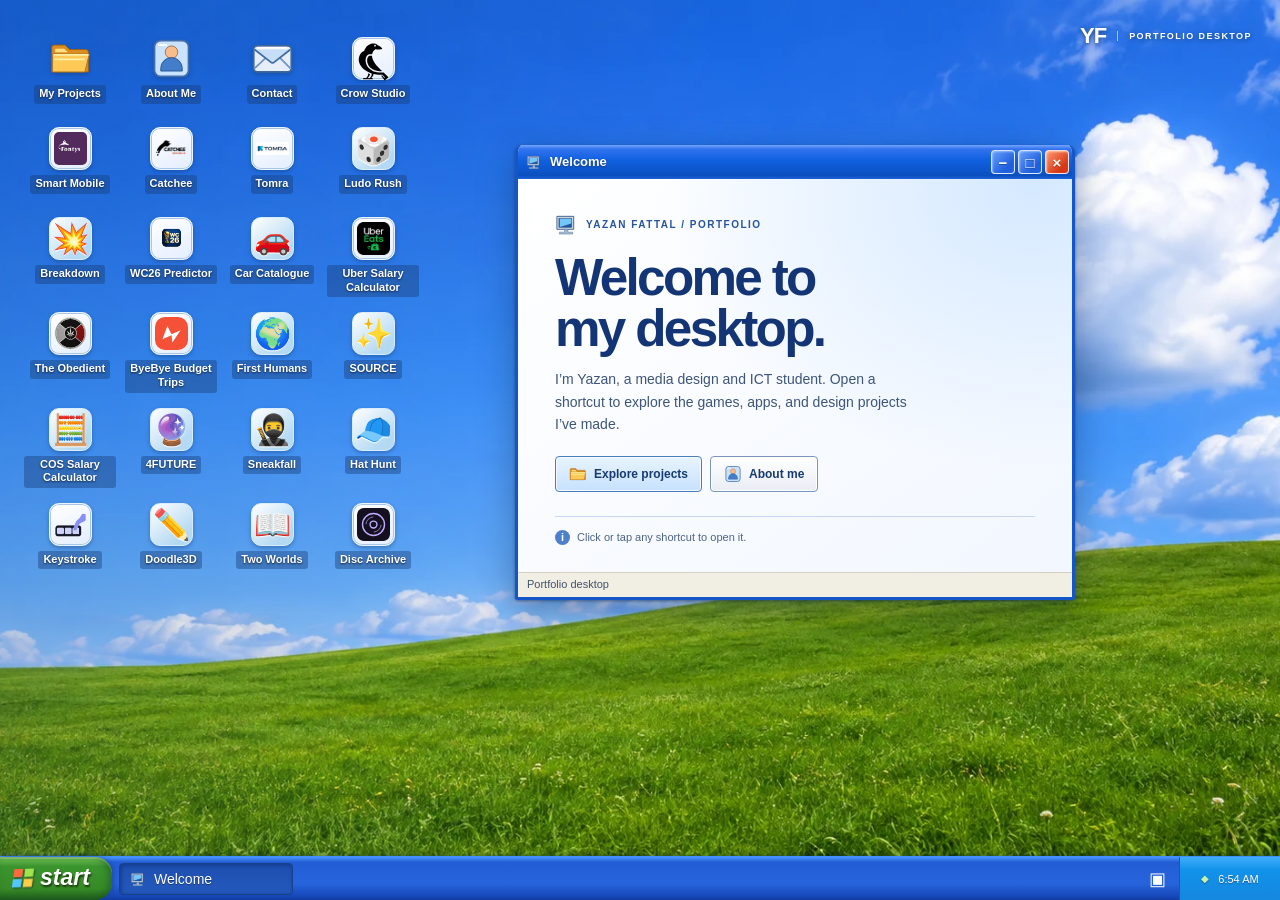
==== commit 7961ef71: "Refresh Hat Hunt launch link for clean embedded game view" ====
--- a/index.html
+++ b/index.html
@@ -7,7 +7,7 @@
 <title>Yazan Fattal | Portfolio Desktop</title>
 <link rel="icon" href="assets/favicon.png">
 <link rel="stylesheet" href="desktop.css">
-<script src="projects.js" defer></script>
+<script src="projects.js?v=20261124" defer></script>
 <script src="desktop.js" defer></script>
 </head>
 <body>
